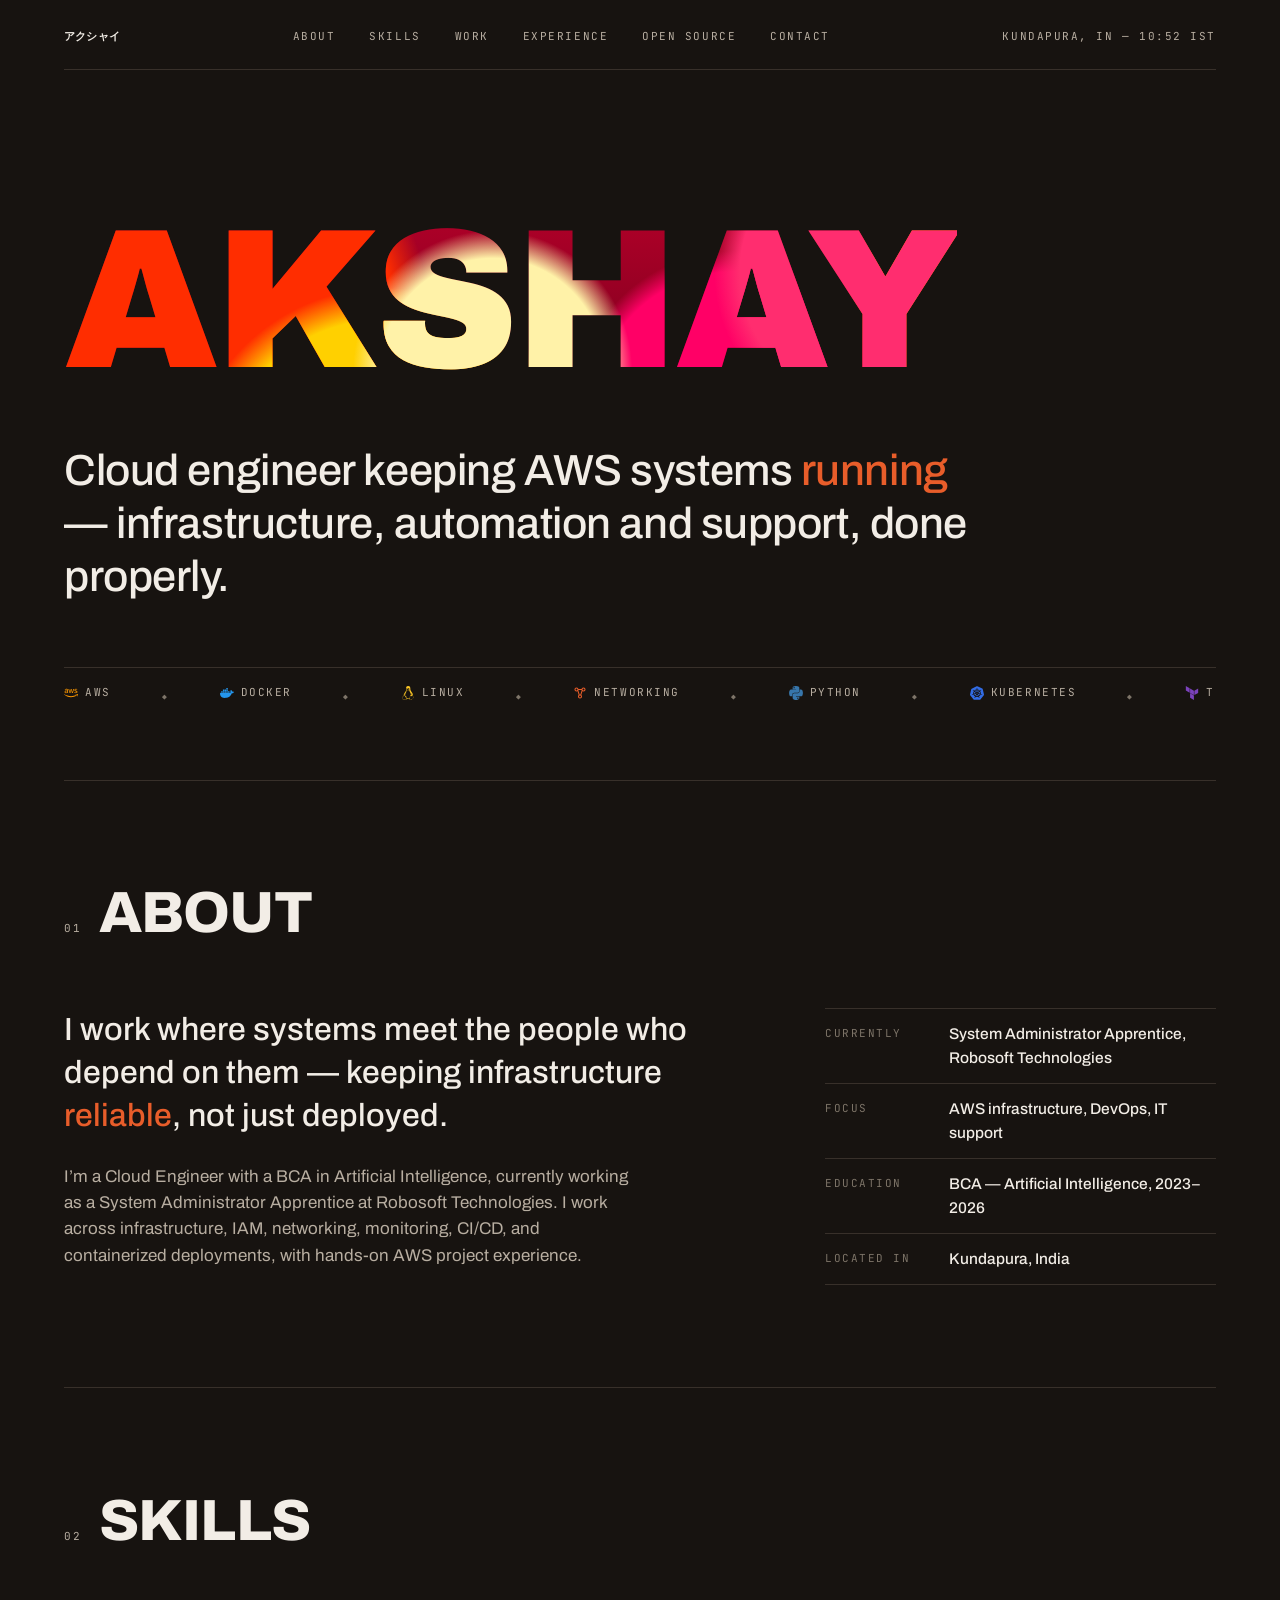
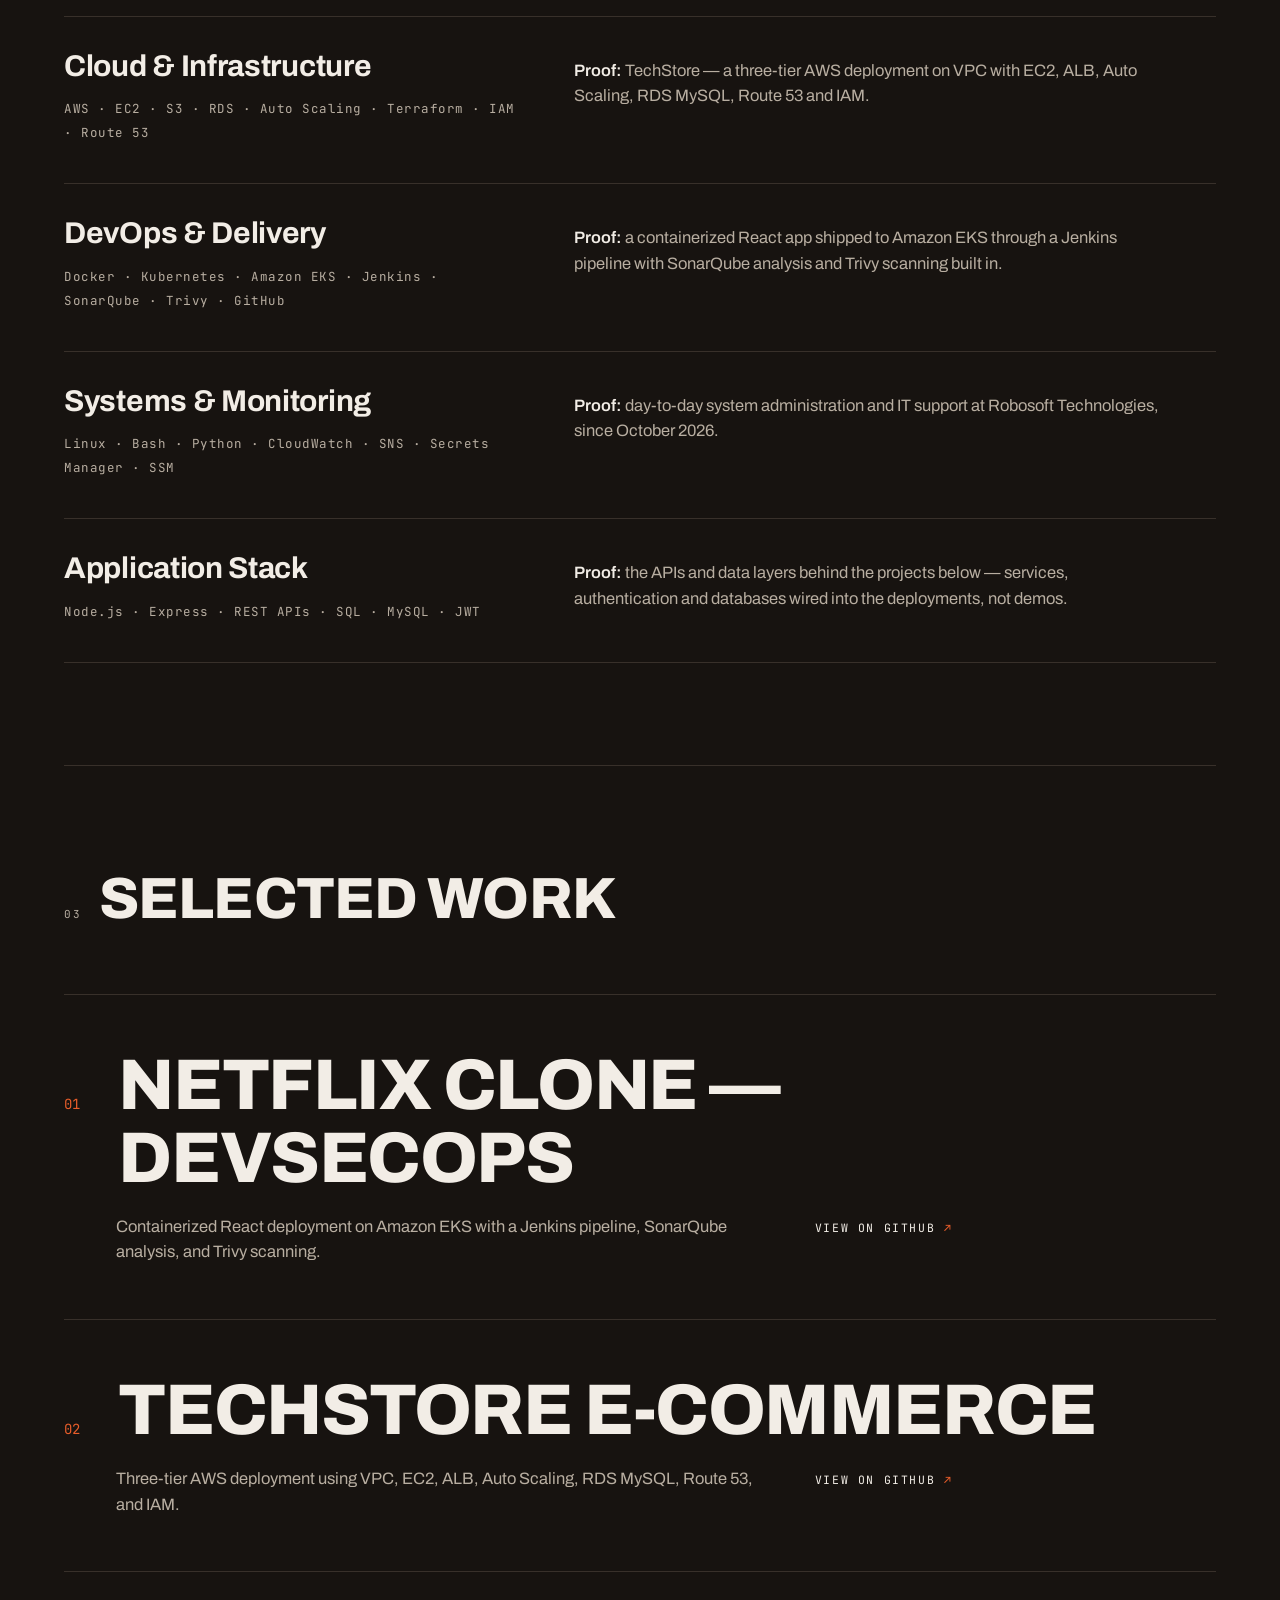
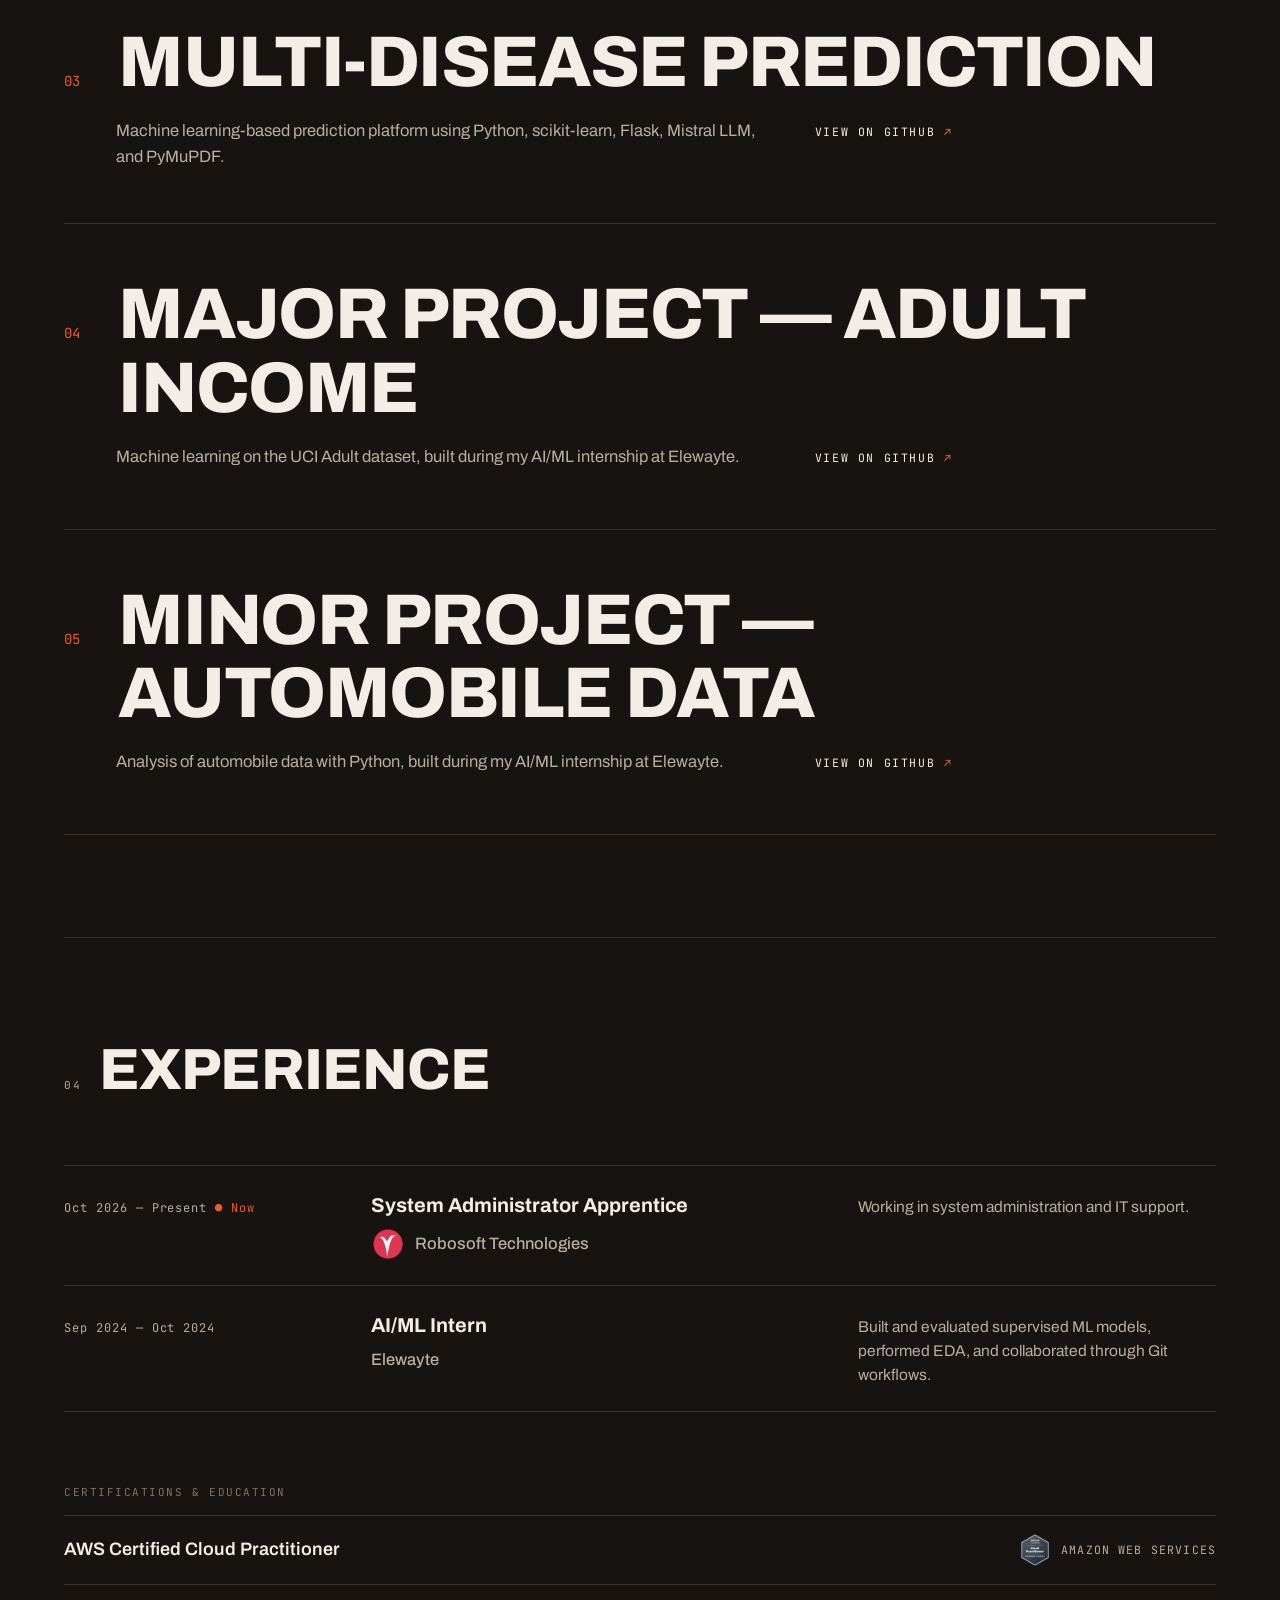
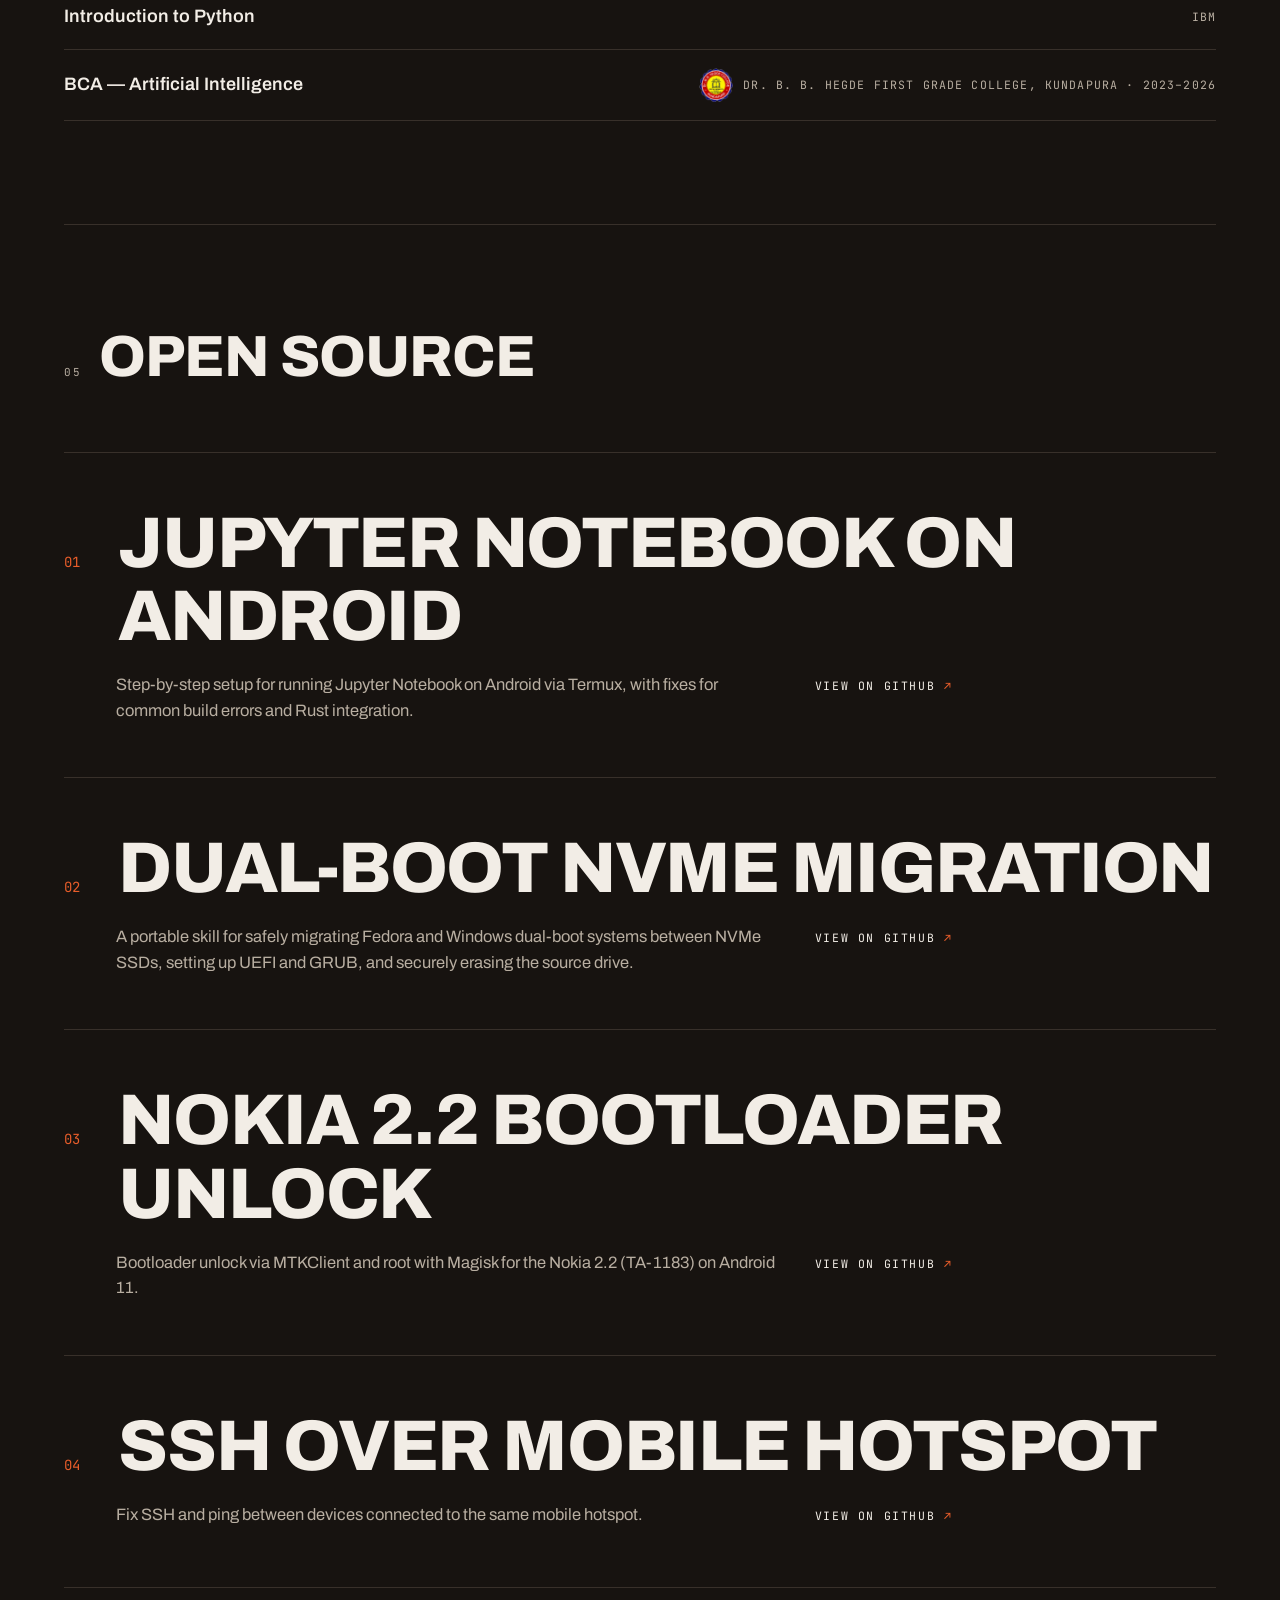
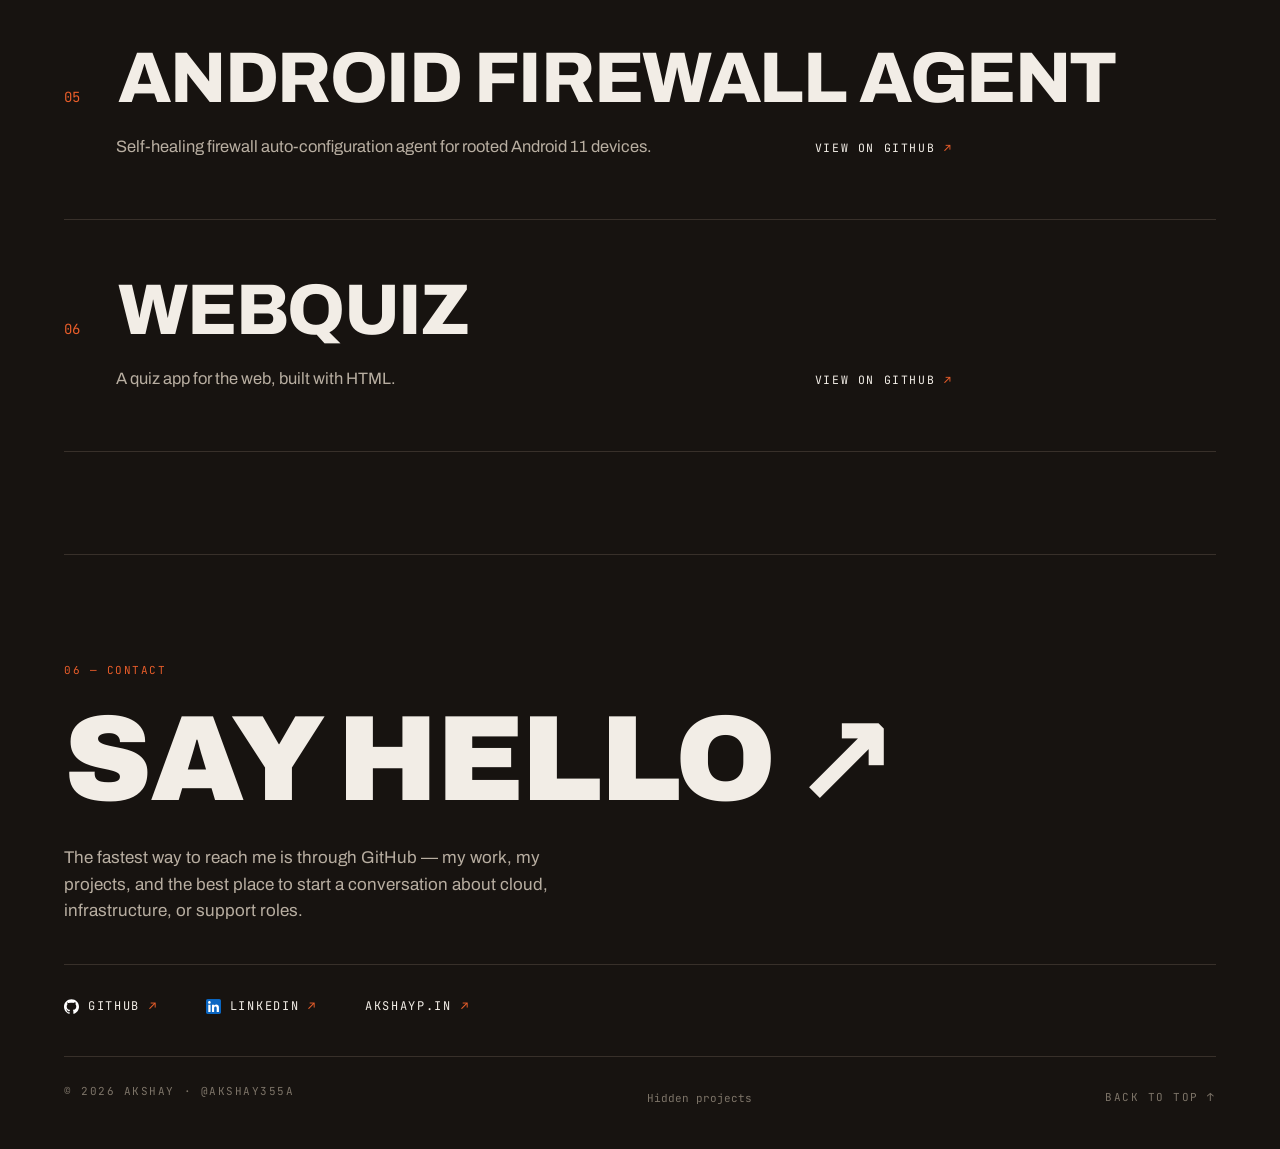
==== index.html @ db39a83d "College location: Mangaluru -> Kundapura" ====
<!doctype html>
<html lang="en">
  <head>
    <meta charset="utf-8" />
    <meta name="viewport" content="width=device-width, initial-scale=1, viewport-fit=cover" />
    <meta name="color-scheme" content="dark" />
    <link rel="icon" type="image/png" href="assets/favicon.png" />
    <title>Akshay — Cloud Engineer | AWS, DevOps &amp; IT Support</title>
    <meta name="description" content="Akshay (akshay355a) is a System Administrator Apprentice at Robosoft Technologies, working with AWS cloud, DevOps and IT support. Located in Kundapura, India." />
    <meta name="author" content="Akshay" />
    <meta name="theme-color" content="#171310" />
    <link rel="canonical" href="https://www.akshayp.in/" />
    <meta property="og:type" content="website" />
    <meta property="og:site_name" content="Akshay" />
    <meta property="og:url" content="https://www.akshayp.in/" />
    <meta property="og:title" content="Akshay — Cloud Engineer | AWS, DevOps &amp; IT Support" />
    <meta property="og:description" content="Akshay (akshay355a) is a System Administrator Apprentice at Robosoft Technologies, working with AWS cloud, DevOps and IT support. Located in Kundapura, India." />
    <meta property="og:image" content="https://www.akshayp.in/assets/favicon.png" />
    <meta name="twitter:card" content="summary" />
    <meta name="twitter:title" content="Akshay — Cloud Engineer | AWS, DevOps &amp; IT Support" />
    <meta name="twitter:description" content="Akshay (akshay355a) is a System Administrator Apprentice at Robosoft Technologies, working with AWS cloud, DevOps and IT support. Located in Kundapura, India." />
    <meta name="twitter:image" content="https://www.akshayp.in/assets/favicon.png" />
    <script type="application/ld+json">
    {
      "@context": "https://schema.org",
      "@type": "Person",
      "name": "Akshay",
      "alternateName": "akshay355a",
      "url": "https://www.akshayp.in/",
      "jobTitle": "System Administrator Apprentice",
      "worksFor": { "@type": "Organization", "name": "Robosoft Technologies" },
      "alumniOf": { "@type": "EducationalOrganization", "name": "Dr. B. B. Hegde First Grade College, Kundapura" },
      "address": { "@type": "PostalAddress", "addressLocality": "Kundapura", "addressCountry": "IN" },
      "sameAs": ["https://github.com/akshay355a", "https://linkedin.com/in/akshay355a"],
      "knowsAbout": ["Amazon Web Services", "Cloud Computing", "DevOps", "System Administration", "IT Support", "Linux"]
    }
    </script>
    <link rel="preconnect" href="https://fonts.googleapis.com" />
    <link rel="preconnect" href="https://fonts.gstatic.com" crossorigin />
    <link
      href="https://fonts.googleapis.com/css2?family=Archivo:ital,wght@0,300;0,400;0,500;0,700;0,800;0,900;1,400&family=JetBrains+Mono:wght@400;500&display=swap"
      rel="stylesheet"
    />
    <link rel="stylesheet" href="css/style.css" />
  </head>
  <body>
    <div class="wrap" id="top">

      <div class="topstrip mono">
        <span class="name">アクシャイ</span>
        <nav aria-label="Sections">
          <a href="#about">About</a>
          <a href="#skills">Skills</a>
          <a href="#work">Work</a>
          <a href="#experience">Experience</a>
          <a href="#opensource">Open Source</a>
          <a href="#contact">Contact</a>
        </nav>
        <span>Kundapura, IN — <span id="clock">--:--</span> IST</span>
      </div>

      <header class="hero">
        <svg width="0" height="0" aria-hidden="true"><defs><symbol id="i-aws" viewBox="0 0 24 24"><path d="M6.763 10.036c0 .296.032.535.088.71.064.176.144.368.256.576.04.063.056.127.056.183 0 .08-.048.16-.152.24l-.503.335a.383.383 0 0 1-.208.072c-.08 0-.16-.04-.239-.112a2.47 2.47 0 0 1-.287-.375 6.18 6.18 0 0 1-.248-.471c-.622.734-1.405 1.101-2.347 1.101-.67 0-1.205-.191-1.596-.574-.391-.384-.59-.894-.59-1.533 0-.678.239-1.23.726-1.644.487-.415 1.133-.623 1.955-.623.272 0 .551.024.846.064.296.04.6.104.918.176v-.583c0-.607-.127-1.03-.375-1.277-.255-.248-.686-.367-1.3-.367-.28 0-.568.031-.863.103-.295.072-.583.16-.862.272a2.287 2.287 0 0 1-.28.104.488.488 0 0 1-.127.023c-.112 0-.168-.08-.168-.247v-.391c0-.128.016-.224.056-.28a.597.597 0 0 1 .224-.167c.279-.144.614-.264 1.005-.36a4.84 4.84 0 0 1 1.246-.151c.95 0 1.644.216 2.091.647.439.43.662 1.085.662 1.963v2.586zm-3.24 1.214c.263 0 .534-.048.822-.144.287-.096.543-.271.758-.51.128-.152.224-.32.272-.512.047-.191.08-.423.08-.694v-.335a6.66 6.66 0 0 0-.735-.136 6.02 6.02 0 0 0-.75-.048c-.535 0-.926.104-1.19.32-.263.215-.39.518-.39.917 0 .375.095.655.295.846.191.2.47.296.838.296zm6.41.862c-.144 0-.24-.024-.304-.08-.064-.048-.12-.16-.168-.311L7.586 5.55a1.398 1.398 0 0 1-.072-.32c0-.128.064-.2.191-.2h.783c.151 0 .255.025.31.08.065.048.113.16.16.312l1.342 5.284 1.245-5.284c.04-.16.088-.264.151-.312a.549.549 0 0 1 .32-.08h.638c.152 0 .256.025.32.08.063.048.12.16.151.312l1.261 5.348 1.381-5.348c.048-.16.104-.264.16-.312a.52.52 0 0 1 .311-.08h.743c.127 0 .2.065.2.2 0 .04-.009.08-.017.128a1.137 1.137 0 0 1-.056.2l-1.923 6.17c-.048.16-.104.263-.168.311a.51.51 0 0 1-.303.08h-.687c-.151 0-.255-.024-.32-.08-.063-.056-.119-.16-.15-.32l-1.238-5.148-1.23 5.14c-.04.16-.087.264-.15.32-.065.056-.177.08-.32.08zm10.256.215c-.415 0-.83-.048-1.229-.143-.399-.096-.71-.2-.918-.32-.128-.071-.215-.151-.247-.223a.563.563 0 0 1-.048-.224v-.407c0-.167.064-.247.183-.247.048 0 .096.008.144.024.048.016.12.048.2.08.271.12.566.215.878.279.319.064.63.096.95.096.502 0 .894-.088 1.165-.264a.86.86 0 0 0 .415-.758.777.777 0 0 0-.215-.559c-.144-.151-.416-.287-.807-.415l-1.157-.36c-.583-.183-1.014-.454-1.277-.813a1.902 1.902 0 0 1-.4-1.158c0-.335.073-.63.216-.886.144-.255.335-.479.575-.654.24-.184.51-.32.83-.415.32-.096.655-.136 1.006-.136.175 0 .359.008.535.032.183.024.35.056.518.088.16.04.312.08.455.127.144.048.256.096.336.144a.69.69 0 0 1 .24.2.43.43 0 0 1 .071.263v.375c0 .168-.064.256-.184.256a.83.83 0 0 1-.303-.096 3.652 3.652 0 0 0-1.532-.311c-.455 0-.815.071-1.062.223-.248.152-.375.383-.375.71 0 .224.08.416.24.567.159.152.454.304.877.44l1.134.358c.574.184.99.44 1.237.767.247.327.367.702.367 1.117 0 .343-.072.655-.207.926-.144.272-.336.511-.583.703-.248.2-.543.343-.886.447-.36.111-.734.167-1.142.167zM21.698 16.207c-2.626 1.94-6.442 2.969-9.722 2.969-4.598 0-8.74-1.7-11.87-4.526-.247-.223-.024-.527.272-.351 3.384 1.963 7.559 3.153 11.877 3.153 2.914 0 6.114-.607 9.06-1.852.439-.2.814.287.383.607zM22.792 14.961c-.336-.43-2.22-.207-3.074-.103-.255.032-.295-.192-.063-.36 1.5-1.053 3.967-.75 4.254-.399.287.36-.08 2.826-1.485 4.007-.215.184-.423.088-.327-.151.32-.79 1.03-2.57.695-2.994z"/></symbol><symbol id="i-docker" viewBox="0 0 24 24"><path d="M13.983 11.078h2.119a.186.186 0 00.186-.185V9.006a.186.186 0 00-.186-.186h-2.119a.185.185 0 00-.185.185v1.888c0 .102.083.185.185.185m-2.954-5.43h2.118a.186.186 0 00.186-.186V3.574a.186.186 0 00-.186-.185h-2.118a.185.185 0 00-.185.185v1.888c0 .102.082.185.185.185m0 2.716h2.118a.187.187 0 00.186-.186V6.29a.186.186 0 00-.186-.185h-2.118a.185.185 0 00-.185.185v1.887c0 .102.082.185.185.186m-2.93 0h2.12a.186.186 0 00.184-.186V6.29a.185.185 0 00-.185-.185H8.1a.185.185 0 00-.185.185v1.887c0 .102.083.185.185.186m-2.964 0h2.119a.186.186 0 00.185-.186V6.29a.185.185 0 00-.185-.185H5.136a.186.186 0 00-.186.185v1.887c0 .102.084.185.186.186m5.893 2.715h2.118a.186.186 0 00.186-.185V9.006a.186.186 0 00-.186-.186h-2.118a.185.185 0 00-.185.185v1.888c0 .102.082.185.185.185m-2.93 0h2.12a.185.185 0 00.184-.185V9.006a.185.185 0 00-.184-.186h-2.12a.185.185 0 00-.184.185v1.888c0 .102.083.185.185.185m-2.964 0h2.119a.185.185 0 00.185-.185V9.006a.185.185 0 00-.184-.186h-2.12a.186.186 0 00-.186.186v1.887c0 .102.084.185.186.185m-2.92 0h2.12a.185.185 0 00.184-.185V9.006a.185.185 0 00-.184-.186h-2.12a.185.185 0 00-.184.185v1.888c0 .102.082.185.185.185M23.763 9.89c-.065-.051-.672-.51-1.954-.51-.338.001-.676.03-1.01.087-.248-1.7-1.653-2.53-1.716-2.566l-.344-.199-.226.327c-.284.438-.49.922-.612 1.43-.23.97-.09 1.882.403 2.661-.595.332-1.55.413-1.744.42H.751a.751.751 0 00-.75.748 11.376 11.376 0 00.692 4.062c.545 1.428 1.355 2.48 2.41 3.124 1.18.723 3.1 1.137 5.275 1.137.983.003 1.963-.086 2.93-.266a12.248 12.248 0 003.823-1.389c.98-.567 1.86-1.288 2.61-2.136 1.252-1.418 1.998-2.997 2.553-4.4h.221c1.372 0 2.215-.549 2.68-1.009.309-.293.55-.65.707-1.046l.098-.288Z"/></symbol><symbol id="i-linux" viewBox="0 0 24 24"><path d="M12.504 0c-.155 0-.315.008-.48.021-4.226.333-3.105 4.807-3.17 6.298-.076 1.092-.3 1.953-1.05 3.02-.885 1.051-2.127 2.75-2.716 4.521-.278.832-.41 1.684-.287 2.489a.424.424 0 00-.11.135c-.26.268-.45.6-.663.839-.199.199-.485.267-.797.4-.313.136-.658.269-.864.68-.09.189-.136.394-.132.602 0 .199.027.4.055.536.058.399.116.728.04.97-.249.68-.28 1.145-.106 1.484.174.334.535.47.94.601.81.2 1.91.135 2.774.6.926.466 1.866.67 2.616.47.526-.116.97-.464 1.208-.946.587-.003 1.23-.269 2.26-.334.699-.058 1.574.267 2.577.2.025.134.063.198.114.333l.003.003c.391.778 1.113 1.132 1.884 1.071.771-.06 1.592-.536 2.257-1.306.631-.765 1.683-1.084 2.378-1.503.348-.199.629-.469.649-.853.023-.4-.2-.811-.714-1.376v-.097l-.003-.003c-.17-.2-.25-.535-.338-.926-.085-.401-.182-.786-.492-1.046h-.003c-.059-.054-.123-.067-.188-.135a.357.357 0 00-.19-.064c.431-1.278.264-2.55-.173-3.694-.533-1.41-1.465-2.638-2.175-3.483-.796-1.005-1.576-1.957-1.56-3.368.026-2.152.236-6.133-3.544-6.139zm.529 3.405h.013c.213 0 .396.062.584.198.19.135.33.332.438.533.105.259.158.459.166.724 0-.02.006-.04.006-.06v.105a.086.086 0 01-.004-.021l-.004-.024a1.807 1.807 0 01-.15.706.953.953 0 01-.213.335.71.71 0 00-.088-.042c-.104-.045-.198-.064-.284-.133a1.312 1.312 0 00-.22-.066c.05-.06.146-.133.183-.198.053-.128.082-.264.088-.402v-.02a1.21 1.21 0 00-.061-.4c-.045-.134-.101-.2-.183-.333-.084-.066-.167-.132-.267-.132h-.016c-.093 0-.176.03-.262.132a.8.8 0 00-.205.334 1.18 1.18 0 00-.09.4v.019c.002.089.008.179.02.267-.193-.067-.438-.135-.607-.202a1.635 1.635 0 01-.018-.2v-.02a1.772 1.772 0 01.15-.768c.082-.22.232-.406.43-.533a.985.985 0 01.594-.2zm-2.962.059h.036c.142 0 .27.048.399.135.146.129.264.288.344.465.09.199.14.4.153.667v.004c.007.134.006.2-.002.266v.08c-.03.007-.056.018-.083.024-.152.055-.274.135-.393.2.012-.09.013-.18.003-.267v-.015c-.012-.133-.04-.2-.082-.333a.613.613 0 00-.166-.267.248.248 0 00-.183-.064h-.021c-.071.006-.13.04-.186.132a.552.552 0 00-.12.27.944.944 0 00-.023.33v.015c.012.135.037.2.08.334.046.134.098.2.166.268.01.009.02.018.034.024-.07.057-.117.07-.176.136a.304.304 0 01-.131.068 2.62 2.62 0 01-.275-.402 1.772 1.772 0 01-.155-.667 1.759 1.759 0 01.08-.668 1.43 1.43 0 01.283-.535c.128-.133.26-.2.418-.2zm1.37 1.706c.332 0 .733.065 1.216.399.293.2.523.269 1.052.468h.003c.255.136.405.266.478.399v-.131a.571.571 0 01.016.47c-.123.31-.516.643-1.063.842v.002c-.268.135-.501.333-.775.465-.276.135-.588.292-1.012.267a1.139 1.139 0 01-.448-.067 3.566 3.566 0 01-.322-.198c-.195-.135-.363-.332-.612-.465v-.005h-.005c-.4-.246-.616-.512-.686-.71-.07-.268-.005-.47.193-.6.224-.135.38-.271.483-.336.104-.074.143-.102.176-.131h.002v-.003c.169-.202.436-.47.839-.601.139-.036.294-.065.466-.065zm2.8 2.142c.358 1.417 1.196 3.475 1.735 4.473.286.534.855 1.659 1.102 3.024.156-.005.33.018.513.064.646-1.671-.546-3.467-1.089-3.966-.22-.2-.232-.335-.123-.335.59.534 1.365 1.572 1.646 2.757.13.535.16 1.104.021 1.67.067.028.135.06.205.067 1.032.534 1.413.938 1.23 1.537v-.043c-.06-.003-.12 0-.18 0h-.016c.151-.467-.182-.825-1.065-1.224-.915-.4-1.646-.336-1.77.465-.008.043-.013.066-.018.135-.068.023-.139.053-.209.064-.43.268-.662.669-.793 1.187-.13.533-.17 1.156-.205 1.869v.003c-.02.334-.17.838-.319 1.35-1.5 1.072-3.58 1.538-5.348.334a2.645 2.645 0 00-.402-.533 1.45 1.45 0 00-.275-.333c.182 0 .338-.03.465-.067a.615.615 0 00.314-.334c.108-.267 0-.697-.345-1.163-.345-.467-.931-.995-1.788-1.521-.63-.4-.986-.87-1.15-1.396-.165-.534-.143-1.085-.015-1.645.245-1.07.873-2.11 1.274-2.763.107-.065.037.135-.408.974-.396.751-1.14 2.497-.122 3.854a8.123 8.123 0 01.647-2.876c.564-1.278 1.743-3.504 1.836-5.268.048.036.217.135.289.202.218.133.38.333.59.465.21.201.477.335.876.335.039.003.075.006.11.006.412 0 .73-.134.997-.268.29-.134.52-.334.74-.4h.005c.467-.135.835-.402 1.044-.7zm2.185 8.958c.037.6.343 1.245.882 1.377.588.134 1.434-.333 1.791-.765l.211-.01c.315-.007.577.01.847.268l.003.003c.208.199.305.53.391.876.085.4.154.78.409 1.066.486.527.645.906.636 1.14l.003-.007v.018l-.003-.012c-.015.262-.185.396-.498.595-.63.401-1.746.712-2.457 1.57-.618.737-1.37 1.14-2.036 1.191-.664.053-1.237-.2-1.574-.898l-.005-.003c-.21-.4-.12-1.025.056-1.69.176-.668.428-1.344.463-1.897.037-.714.076-1.335.195-1.814.12-.465.308-.797.641-.984l.045-.022zm-10.814.049h.01c.053 0 .105.005.157.014.376.055.706.333 1.023.752l.91 1.664.003.003c.243.533.754 1.064 1.189 1.637.434.598.77 1.131.729 1.57v.006c-.057.744-.48 1.148-1.125 1.294-.645.135-1.52.002-2.395-.464-.968-.536-2.118-.469-2.857-.602-.369-.066-.61-.2-.723-.4-.11-.2-.113-.602.123-1.23v-.004l.002-.003c.117-.334.03-.752-.027-1.118-.055-.401-.083-.71.043-.94.16-.334.396-.4.69-.533.294-.135.64-.202.915-.47h.002v-.002c.256-.268.445-.601.668-.838.19-.201.38-.336.663-.336zm7.159-9.074c-.435.201-.945.535-1.488.535-.542 0-.97-.267-1.28-.466-.154-.134-.28-.268-.373-.335-.164-.134-.144-.333-.074-.333.109.016.129.134.199.2.096.066.215.2.36.333.292.2.68.467 1.167.467.485 0 1.053-.267 1.398-.466.195-.135.445-.334.648-.467.156-.136.149-.267.279-.267.128.016.034.134-.147.332a8.097 8.097 0 01-.69.468zm-1.082-1.583V5.64c-.006-.02.013-.042.029-.05.074-.043.18-.027.26.004.063 0 .16.067.15.135-.006.049-.085.066-.135.066-.055 0-.092-.043-.141-.068-.052-.018-.146-.008-.163-.065zm-.551 0c-.02.058-.113.049-.166.066-.047.025-.086.068-.14.068-.05 0-.13-.02-.136-.068-.01-.066.088-.133.15-.133.08-.031.184-.047.259-.005.019.009.036.03.03.05v.02h.003z"/></symbol><symbol id="i-python" viewBox="0 0 24 24"><path d="M11.858 0c-.978.005-1.913.088-2.736.234C6.7.662 6.26 1.558 6.26 3.21v2.182h5.725v.727H4.111c-1.664 0-3.121 1-3.577 2.903-.526 2.181-.549 3.542 0 5.82.407 1.694 1.379 2.902 3.043 2.902h1.969v-2.616c0-1.89 1.635-3.557 3.576-3.557h5.72c1.591 0 2.862-1.31 2.862-2.91v-5.45c0-1.553-1.309-2.718-2.863-2.977A18 18 0 0 0 11.858 0M8.762 1.755c.591 0 1.074.491 1.074 1.095 0 .601-.483 1.087-1.074 1.087A1.08 1.08 0 0 1 7.688 2.85c0-.604.48-1.095 1.074-1.095m9.656 4.364v2.543c0 1.971-1.671 3.63-3.577 3.63H9.122c-1.566 0-2.862 1.34-2.862 2.91v5.452c0 1.551 1.349 2.464 2.862 2.91 1.813.532 3.55.628 5.72 0 1.44-.418 2.862-1.258 2.862-2.91V18.47h-5.719v-.727h8.582c1.664 0 2.284-1.16 2.862-2.903.598-1.793.573-3.518 0-5.819-.41-1.656-1.196-2.903-2.862-2.903zm-3.216 13.807a1.08 1.08 0 0 1 1.074 1.088c0 .604-.48 1.094-1.074 1.094-.592 0-1.075-.49-1.075-1.094 0-.601.483-1.088 1.075-1.088"/></symbol><symbol id="i-k8s" viewBox="0 0 24 24"><path d="M10.204 14.35l.007.01-.999 2.413a5.171 5.171 0 0 1-2.075-2.597l2.578-.437.004.005a.44.44 0 0 1 .484.606zm-.833-2.129a.44.44 0 0 0 .173-.756l.002-.011L7.585 9.7a5.143 5.143 0 0 0-.73 3.255l2.514-.725.002-.009zm1.145-1.98a.44.44 0 0 0 .699-.337l.01-.005.15-2.62a5.144 5.144 0 0 0-3.01 1.442l2.147 1.523.004-.002zm.76 2.75l.723.349.722-.347.18-.78-.5-.623h-.804l-.5.623.179.779zm1.5-3.095a.44.44 0 0 0 .7.336l.008.003 2.134-1.513a5.188 5.188 0 0 0-2.992-1.442l.148 2.615.002.001zm10.876 5.97l-5.773 7.181a1.6 1.6 0 0 1-1.248.594l-9.261.003a1.6 1.6 0 0 1-1.247-.596l-5.776-7.18a1.583 1.583 0 0 1-.307-1.34L2.1 5.573c.108-.47.425-.864.863-1.073L11.305.513a1.606 1.606 0 0 1 1.385 0l8.345 3.985c.438.209.755.604.863 1.073l2.062 8.955c.108.47-.005.963-.308 1.34zm-3.289-2.057c-.042-.01-.103-.026-.145-.034-.174-.033-.315-.025-.479-.038-.35-.037-.638-.067-.895-.148-.105-.04-.18-.165-.216-.216l-.201-.059a6.45 6.45 0 0 0-.105-2.332 6.465 6.465 0 0 0-.936-2.163c.052-.047.15-.133.177-.159.008-.09.001-.183.094-.282.197-.185.444-.338.743-.522.142-.084.273-.137.415-.242.032-.024.076-.062.11-.089.24-.191.295-.52.123-.736-.172-.216-.506-.236-.745-.045-.034.027-.08.062-.111.088-.134.116-.217.23-.33.35-.246.25-.45.458-.673.609-.097.056-.239.037-.303.033l-.19.135a6.545 6.545 0 0 0-4.146-2.003l-.012-.223c-.065-.062-.143-.115-.163-.25-.022-.268.015-.557.057-.905.023-.163.061-.298.068-.475.001-.04-.001-.099-.001-.142 0-.306-.224-.555-.5-.555-.275 0-.499.249-.499.555l.001.014c0 .041-.002.092 0 .128.006.177.044.312.067.475.042.348.078.637.056.906a.545.545 0 0 1-.162.258l-.012.211a6.424 6.424 0 0 0-4.166 2.003 8.373 8.373 0 0 1-.18-.128c-.09.012-.18.04-.297-.029-.223-.15-.427-.358-.673-.608-.113-.12-.195-.234-.329-.349-.03-.026-.077-.062-.111-.088a.594.594 0 0 0-.348-.132.481.481 0 0 0-.398.176c-.172.216-.117.546.123.737l.007.005.104.083c.142.105.272.159.414.242.299.185.546.338.743.522.076.082.09.226.1.288l.16.143a6.462 6.462 0 0 0-1.02 4.506l-.208.06c-.055.072-.133.184-.215.217-.257.081-.546.11-.895.147-.164.014-.305.006-.48.039-.037.007-.09.02-.133.03l-.004.002-.007.002c-.295.071-.484.342-.423.608.061.267.349.429.645.365l.007-.001.01-.003.129-.029c.17-.046.294-.113.448-.172.33-.118.604-.217.87-.256.112-.009.23.069.288.101l.217-.037a6.5 6.5 0 0 0 2.88 3.596l-.09.218c.033.084.069.199.044.282-.097.252-.263.517-.452.813-.091.136-.185.242-.268.399-.02.037-.045.095-.064.134-.128.275-.034.591.213.71.248.12.556-.007.69-.282v-.002c.02-.039.046-.09.062-.127.07-.162.094-.301.144-.458.132-.332.205-.68.387-.897.05-.06.13-.082.215-.105l.113-.205a6.453 6.453 0 0 0 4.609.012l.106.192c.086.028.18.042.256.155.136.232.229.507.342.84.05.156.074.295.145.457.016.037.043.09.062.129.133.276.442.402.69.282.247-.118.341-.435.213-.71-.02-.039-.045-.096-.065-.134-.083-.156-.177-.261-.268-.398-.19-.296-.346-.541-.443-.793-.04-.13.007-.21.038-.294-.018-.022-.059-.144-.083-.202a6.499 6.499 0 0 0 2.88-3.622c.064.01.176.03.213.038.075-.05.144-.114.28-.104.266.039.54.138.87.256.154.06.277.128.448.173.036.01.088.019.13.028l.009.003.007.001c.297.064.584-.098.645-.365.06-.266-.128-.537-.423-.608zM16.4 9.701l-1.95 1.746v.005a.44.44 0 0 0 .173.757l.003.01 2.526.728a5.199 5.199 0 0 0-.108-1.674A5.208 5.208 0 0 0 16.4 9.7zm-4.013 5.325a.437.437 0 0 0-.404-.232.44.44 0 0 0-.372.233h-.002l-1.268 2.292a5.164 5.164 0 0 0 3.326.003l-1.27-2.296h-.01zm1.888-1.293a.44.44 0 0 0-.27.036.44.44 0 0 0-.214.572l-.003.004 1.01 2.438a5.15 5.15 0 0 0 2.081-2.615l-2.6-.44-.004.005z"/></symbol><symbol id="i-terraform" viewBox="0 0 24 24"><path d="M1.44 0v7.575l6.561 3.79V3.787zm21.12 4.227l-6.561 3.791v7.574l6.56-3.787zM8.72 4.23v7.575l6.561 3.787V8.018zm0 8.405v7.575L15.28 24v-7.578z"/></symbol><symbol id="i-jenkins" viewBox="0 0 24 24"><path d="M2.872 24h-.975a3.866 3.866 0 01-.07-.197c-.215-.666-.594-1.49-.692-2.154-.146-.984.78-1.039 1.374-1.465.915-.66 1.635-1.025 2.627-1.62.295-.179 1.182-.624 1.281-.829.201-.408-.345-.982-.49-1.3-.225-.507-.345-.937-.376-1.435-.824-.13-1.455-.627-1.844-1.185-.63-.925-1.066-2.635-.525-3.936.045-.103.254-.305.285-.463.06-.308-.105-.72-.12-1.048-.06-1.692.284-3.15 1.425-3.66.463-1.84 2.113-2.453 3.673-3.367.58-.342 1.224-.562 1.89-.807 2.372-.877 6.027-.712 7.994.783.836.633 2.176 1.97 2.656 2.939 1.262 2.555 1.17 6.825.287 9.934-.12.421-.29 1.032-.533 1.533-.168.35-.689 1.05-.625 1.36.064.314 1.19 1.17 1.432 1.395.434.422 1.26.975 1.324 1.5.07.557-.248 1.336-.41 1.875-.217.721-.436 1.441-.654 2.131H2.87zm11.104-3.54c-.545-.3-1.361-.622-2.065-.757-.87-.164-.78 1.188-.75 1.994.03.643.36 1.316.51 1.744.076.197.09.41.256.449.3.068 1.29-.326 1.575-.479.6-.328 1.064-.844 1.574-1.189.016-.17.016-.34.03-.508a2.648 2.648 0 00-1.095-.277c.314-.15.75-.15 1.035-.332l.016-.193c-.496-.03-.69-.254-1.021-.436zm7.454 2.935a17.78 17.78 0 00.465-1.752c.06-.287.215-.918.178-1.176-.059-.459-.684-.799-1.004-1.086-.584-.525-.95-.975-1.56-1.469-.249.375-.78.615-.983.914 1.447-.689 1.71 2.625 1.141 3.69.09.329.391.45.514.735l-.086.166h1.29c.013 0 .03 0 .044.014zm-6.634-.012c-.05-.074-.1-.135-.15-.209l-.301.195h.45zm2.77 0c.008-.209.018-.404.03-.598-.53.029-.825-.48-1.196-.527-.324-.045-.6.361-1.02.195-.095.105-.183.227-.284.316.154.18.295.375.424.584h.815c.014-.164.135-.285.3-.285.165 0 .284.121.284.27h.66zm2.116 0c-.314-.479-.947-.898-1.68-.555l-.03.541h1.71zm-8.51 0l-.104-.344c-.225-.72-.36-1.26-.405-1.68-.914-.436-1.875-.87-2.654-1.426-.15-.105-1.109-1.35-1.23-1.305-1.739.676-3.359 1.86-4.814 2.984.256.557.48 1.141.69 1.74h8.505zm8.265-2.113c-.029-.512-.164-1.56-.48-1.74-.66-.39-1.846.78-2.34.943.045.15.135.271.15.48.285-.074.645-.029.898.092-.299.03-.629.03-.824.164-.074.195.016.48-.029.764.69.197 1.5.303 2.385.332.164-.227.225-.645.211-1.082zm-4.08-.36c-.044.375.046.51.12.943 1.26.391 1.034-1.74-.135-.959zM8.76 19.5c-.45.457 1.27 1.082 1.814 1.115 0-.29.165-.564.135-.77-.65-.118-1.502-.042-1.945-.347zm5.565.215c0 .043-.061.03-.068.064.58.451 1.014.545 1.802.51.354-.262.67-.563 1.043-.807-.855.074-1.931.607-2.774.23zm3.42-17.726c-1.606-.906-4.35-1.591-6.076-.731-1.38.692-3.27 1.84-3.899 3.292.6 1.402-.166 2.686-.226 4.109-.018.757.36 1.42.391 2.242-.2.338-.825.38-1.26.356-.146-.729-.4-1.549-1.155-1.63-1.064-.116-1.845.764-1.89 1.683-.06 1.08.833 2.864 2.085 2.745.488-.046.608-.54 1.139-.54.285.57-.445.75-.523 1.154-.016.105.06.511.104.705.233.944.744 2.16 1.245 2.88.635.9 1.884 1.051 3.229 1.141.24-.525 1.125-.48 1.706-.346-.691-.27-1.336-.945-1.875-1.529-.615-.676-1.23-1.41-1.261-2.28 1.155 1.604 2.1 3 4.2 3.704 1.59.525 3.45-.254 4.664-1.109.51-.359.811-.93 1.17-1.439 1.35-1.936 1.98-4.71 1.846-7.394-.06-1.111-.06-2.221-.436-2.955-.389-.781-1.695-1.471-2.475-.781-.15-.764.63-1.23 1.545-.96-.66-.854-1.336-1.858-2.266-2.384zM13.58 14.896c.615 1.544 2.724 1.363 4.505 1.323-.084.194-.256.435-.465.515-.57.232-2.145.408-2.937-.012-.506-.27-.824-.873-1.102-1.227-.137-.172-.795-.608-.012-.609zm.164-.87c.893.464 2.52.517 3.731.48.066.267.066.593.068.913-1.55.08-3.386-.304-3.794-1.395h-.005zm6.675-.586c-.473.9-1.145 1.897-2.539 1.928-.023-.284-.045-.735 0-.904 1.064-.103 1.727-.646 2.543-1.017zm-.649-.667c-1.02.66-2.154 1.375-3.824 1.21-.351-.31-.485-1-.14-1.458.181.313.06.885.57.97.944.165 2.038-.579 2.73-.84.42-.713-.046-.976-.42-1.433-.782-.93-1.83-2.1-1.802-3.51.314-.224.346.346.391.45.404.96 1.424 2.175 2.174 3 .18.21.48.39.51.524.092.39-.254.854-.209 1.11zm-13.439-.675c-.314-.184-.393-.99-.768-1.01-.535-.03-.438 1.05-.436 1.68-.37-.33-.435-1.365-.164-1.89-.308-.15-.445.164-.618.284.22-1.59 2.34-.734 1.99.96zM4.713 5.995c-.685.756-.54 2.174-.459 3.188 1.244-.785 2.898.06 2.883 1.394.595-.016.223-.744.115-1.215-.353-1.528.592-3.187.041-4.59-1.064.084-1.939.52-2.578 1.215zm9.12 1.113c.307.562.404 1.148.84 1.57.195.19.574.424.387.95-.045.121-.365.391-.551.45-.674.195-2.254.03-1.721-.81.563.015 1.314.36 1.732-.045-.314-.524-.885-1.53-.674-2.13zm6.198-.013h.068c.33.668.6 1.375 1.004 1.965-.27.628-2.053 1.19-2.023.057.39-.17 1.05-.035 1.395-.25-.193-.556-.48-1.006-.434-1.771zm-6.927-1.617c-1.422-.33-2.131.592-2.56 1.553-.384-.094-.231-.615-.135-.883.255-.701 1.28-1.633 2.119-1.506.359.057.848.386.576.834zM9.642 1.593c-1.56.44-3.56 1.574-4.2 2.974.495-.07.84-.321 1.33-.351.186-.016.428.074.641.015.424-.104.78-1.065 1.102-1.41.31-.345.685-.496.94-.81.167-.09.409-.074.42-.33-.073-.075-.15-.135-.232-.105v.017z"/></symbol><symbol id="i-github" viewBox="0 0 24 24"><path d="M12 .297c-6.63 0-12 5.373-12 12 0 5.303 3.438 9.8 8.205 11.385.6.113.82-.258.82-.577 0-.285-.01-1.04-.015-2.04-3.338.724-4.042-1.61-4.042-1.61C4.422 18.07 3.633 17.7 3.633 17.7c-1.087-.744.084-.729.084-.729 1.205.084 1.838 1.236 1.838 1.236 1.07 1.835 2.809 1.305 3.495.998.108-.776.417-1.305.76-1.605-2.665-.3-5.466-1.332-5.466-5.93 0-1.31.465-2.38 1.235-3.22-.135-.303-.54-1.523.105-3.176 0 0 1.005-.322 3.3 1.23.96-.267 1.98-.399 3-.405 1.02.006 2.04.138 3 .405 2.28-1.552 3.285-1.23 3.285-1.23.645 1.653.24 2.873.12 3.176.765.84 1.23 1.91 1.23 3.22 0 4.61-2.805 5.625-5.475 5.92.42.36.81 1.096.81 2.22 0 1.606-.015 2.896-.015 3.286 0 .315.21.69.825.57C20.565 22.092 24 17.592 24 12.297c0-6.627-5.373-12-12-12"/></symbol><symbol id="i-bash" viewBox="0 0 24 24"><path d="M21.038,4.9l-7.577-4.498C13.009,0.134,12.505,0,12,0c-0.505,0-1.009,0.134-1.462,0.403L2.961,4.9 C2.057,5.437,1.5,6.429,1.5,7.503v8.995c0,1.073,0.557,2.066,1.462,2.603l7.577,4.497C10.991,23.866,11.495,24,12,24 c0.505,0,1.009-0.134,1.461-0.402l7.577-4.497c0.904-0.537,1.462-1.529,1.462-2.603V7.503C22.5,6.429,21.943,5.437,21.038,4.9z M15.17,18.946l0.013,0.646c0.001,0.078-0.05,0.167-0.111,0.198l-0.383,0.22c-0.061,0.031-0.111-0.007-0.112-0.085L14.57,19.29 c-0.328,0.136-0.66,0.169-0.872,0.084c-0.04-0.016-0.057-0.075-0.041-0.142l0.139-0.584c0.011-0.046,0.036-0.092,0.069-0.121 c0.012-0.011,0.024-0.02,0.036-0.026c0.022-0.011,0.043-0.014,0.062-0.006c0.229,0.077,0.521,0.041,0.802-0.101 c0.357-0.181,0.596-0.545,0.592-0.907c-0.003-0.328-0.181-0.465-0.613-0.468c-0.55,0.001-1.064-0.107-1.072-0.917 c-0.007-0.667,0.34-1.361,0.889-1.8l-0.007-0.652c-0.001-0.08,0.048-0.168,0.111-0.2l0.37-0.236 c0.061-0.031,0.111,0.007,0.112,0.087l0.006,0.653c0.273-0.109,0.511-0.138,0.726-0.088c0.047,0.012,0.067,0.076,0.048,0.151 l-0.144,0.578c-0.011,0.044-0.036,0.088-0.065,0.116c-0.012,0.012-0.025,0.021-0.038,0.028c-0.019,0.01-0.038,0.013-0.057,0.009 c-0.098-0.022-0.332-0.073-0.699,0.113c-0.385,0.195-0.52,0.53-0.517,0.778c0.003,0.297,0.155,0.387,0.681,0.396 c0.7,0.012,1.003,0.318,1.01,1.023C16.105,17.747,15.736,18.491,15.17,18.946z M19.143,17.859c0,0.06-0.008,0.116-0.058,0.145 l-1.916,1.164c-0.05,0.029-0.09,0.004-0.09-0.056v-0.494c0-0.06,0.037-0.093,0.087-0.122l1.887-1.129 c0.05-0.029,0.09-0.004,0.09,0.056V17.859z M20.459,6.797l-7.168,4.427c-0.894,0.523-1.553,1.109-1.553,2.187v8.833 c0,0.645,0.26,1.063,0.66,1.184c-0.131,0.023-0.264,0.039-0.398,0.039c-0.42,0-0.833-0.114-1.197-0.33L3.226,18.64 c-0.741-0.44-1.201-1.261-1.201-2.142V7.503c0-0.881,0.46-1.702,1.201-2.142l7.577-4.498c0.363-0.216,0.777-0.33,1.197-0.33 c0.419,0,0.833,0.114,1.197,0.33l7.577,4.498c0.624,0.371,1.046,1.013,1.164,1.732C21.686,6.557,21.12,6.411,20.459,6.797z"/></symbol><symbol id="i-mysql" viewBox="0 0 24 24"><path d="M16.405 5.501c-.115 0-.193.014-.274.033v.013h.014c.054.104.146.18.214.273.054.107.1.214.154.32l.014-.015c.094-.066.14-.172.14-.333-.04-.047-.046-.094-.08-.14-.04-.067-.126-.1-.18-.153zM5.77 18.695h-.927a50.854 50.854 0 00-.27-4.41h-.008l-1.41 4.41H2.45l-1.4-4.41h-.01a72.892 72.892 0 00-.195 4.41H0c.055-1.966.192-3.81.41-5.53h1.15l1.335 4.064h.008l1.347-4.064h1.095c.242 2.015.384 3.86.428 5.53zm4.017-4.08c-.378 2.045-.876 3.533-1.492 4.46-.482.716-1.01 1.073-1.583 1.073-.153 0-.34-.046-.566-.138v-.494c.11.017.24.026.386.026.268 0 .483-.075.647-.222.197-.18.295-.382.295-.605 0-.155-.077-.47-.23-.944L6.23 14.615h.91l.727 2.36c.164.536.233.91.205 1.123.4-1.064.678-2.227.835-3.483zm12.325 4.08h-2.63v-5.53h.885v4.85h1.745zm-3.32.135l-1.016-.5c.09-.076.177-.158.255-.25.433-.506.648-1.258.648-2.253 0-1.83-.718-2.746-2.155-2.746-.704 0-1.254.232-1.65.697-.43.508-.646 1.256-.646 2.245 0 .972.19 1.686.574 2.14.35.41.877.615 1.583.615.264 0 .506-.033.725-.098l1.325.772.36-.622zM15.5 17.588c-.225-.36-.337-.94-.337-1.736 0-1.393.424-2.09 1.27-2.09.443 0 .77.167.977.5.224.362.336.936.336 1.723 0 1.404-.424 2.108-1.27 2.108-.445 0-.77-.167-.978-.5zm-1.658-.425c0 .47-.172.856-.516 1.156-.344.3-.803.45-1.384.45-.543 0-1.064-.172-1.573-.515l.237-.476c.438.22.833.328 1.19.328.332 0 .593-.073.783-.22a.754.754 0 00.3-.615c0-.33-.23-.61-.648-.845-.388-.213-1.163-.657-1.163-.657-.422-.307-.632-.636-.632-1.177 0-.45.157-.81.47-1.085.315-.278.72-.415 1.22-.415.512 0 .98.136 1.4.41l-.213.476a2.726 2.726 0 00-1.064-.23c-.283 0-.502.068-.654.206a.685.685 0 00-.248.524c0 .328.234.61.666.85.393.215 1.187.67 1.187.67.433.305.648.63.648 1.168zm9.382-5.852c-.535-.014-.95.04-1.297.188-.1.04-.26.04-.274.167.055.053.063.14.11.214.08.134.218.313.346.407.14.11.28.216.427.31.26.16.555.255.81.416.145.094.293.213.44.313.073.05.12.14.214.172v-.02c-.046-.06-.06-.147-.105-.214-.067-.067-.134-.127-.2-.193a3.223 3.223 0 00-.695-.675c-.214-.146-.682-.35-.77-.595l-.013-.014c.146-.013.32-.066.46-.106.227-.06.435-.047.67-.106.106-.027.213-.06.32-.094v-.06c-.12-.12-.21-.283-.334-.395a8.867 8.867 0 00-1.104-.823c-.21-.134-.476-.22-.697-.334-.08-.04-.214-.06-.26-.127-.12-.146-.19-.34-.275-.514a17.69 17.69 0 01-.547-1.163c-.12-.262-.193-.523-.34-.763-.69-1.137-1.437-1.826-2.586-2.5-.247-.14-.543-.2-.856-.274-.167-.008-.334-.02-.5-.027-.11-.047-.216-.174-.31-.235-.38-.24-1.364-.76-1.644-.072-.18.434.267.862.422 1.082.115.153.26.328.34.5.047.116.06.235.107.356.106.294.207.622.347.897.073.14.153.287.247.413.054.073.146.107.167.227-.094.136-.1.334-.154.5-.24.757-.146 1.693.194 2.25.107.166.362.534.703.393.3-.12.234-.5.32-.835.02-.08.007-.133.048-.187v.015c.094.188.188.367.274.555.206.328.566.668.867.895.16.12.287.328.487.402v-.02h-.015c-.043-.058-.1-.086-.154-.133a3.445 3.445 0 01-.35-.4 8.76 8.76 0 01-.747-1.218c-.11-.21-.202-.436-.29-.643-.04-.08-.04-.2-.107-.24-.1.146-.247.273-.32.453-.127.288-.14.642-.188 1.01-.027.007-.014 0-.027.014-.214-.052-.287-.274-.367-.46-.2-.475-.233-1.238-.06-1.785.047-.14.247-.582.167-.716-.042-.127-.174-.2-.247-.303a2.478 2.478 0 01-.24-.427c-.16-.374-.24-.788-.414-1.162-.08-.173-.22-.354-.334-.513-.127-.18-.267-.307-.368-.52-.033-.073-.08-.194-.027-.274.014-.054.042-.075.094-.09.088-.072.335.022.422.062.247.1.455.194.662.334.094.066.195.193.315.226h.14c.214.047.455.014.655.073.355.114.675.28.962.46a5.953 5.953 0 012.085 2.286c.08.154.115.295.188.455.14.33.313.663.455.982.14.315.275.636.476.897.1.14.502.213.682.286.133.06.34.115.46.188.23.14.454.3.67.454.11.076.443.243.463.378z"/></symbol><symbol id="i-ec2" viewBox="0 0 24 24"><path d="M6.429 17.571h10.714V6.857H6.429v10.714ZM18 6.857h1.714v.857H18V9.43h1.714v.857H18v1.285h1.714v.858H18v1.714h1.714V15H18v1.714h1.714v.857H18v.059a.8.8 0 0 1-.799.799h-.058v1.714h-.857v-1.714H14.57v1.714h-.857v-1.714H12.43v1.714h-.858v-1.714H9.857v1.714H9v-1.714H7.286v1.714h-.857v-1.714H6.37a.8.8 0 0 1-.799-.8v-.058H4.286v-.857H5.57V15H4.286v-.857H5.57v-1.714H4.286v-.858H5.57v-1.285H4.286v-.857H5.57V7.714H4.286v-.857H5.57V6.8a.8.8 0 0 1 .8-.799h.058V4.286h.857V6H9V4.286h.857V6h1.714V4.286h.858V6h1.285V4.286h.857V6h1.715V4.286h.857V6h.058a.8.8 0 0 1 .799.799v.058ZM12.429 23.09a.054.054 0 0 1-.054.053H.91a.053.053 0 0 1-.053-.053V11.625c0-.03.024-.054.053-.054h2.52v-.857H.91a.911.911 0 0 0-.91.91V23.09c0 .502.408.91.91.91h11.465a.91.91 0 0 0 .91-.91V21h-.856ZM24 .91v11.465a.91.91 0 0 1-.91.91h-2.52v-.856h2.519a.054.054 0 0 0 .053-.054V.91a.053.053 0 0 0-.053-.053H11.625a.053.053 0 0 0-.054.053v2.52h-.857V.91c0-.502.409-.91.91-.91H23.09a.91.91 0 0 1 .91.91Z"/></symbol><symbol id="i-s3" viewBox="0 0 24 24"><path d="M20.913 13.147l.12-.895c.947.576 1.258.922 1.354 1.071-.16.031-.562.046-1.474-.176zm-2.174 7.988a.547.547 0 0 0-.005.073c0 .084-.207.405-1.124.768a10.28 10.28 0 0 1-1.438.432c-1.405.325-3.128.504-4.853.504-4.612 0-7.412-1.184-7.412-1.704a.547.547 0 0 0-.005-.073L1.81 5.602c.135.078.28.154.432.227.042.02.086.038.128.057.134.062.272.122.417.18l.179.069c.154.058.314.114.478.168.043.013.084.029.13.043.207.065.423.127.646.187l.176.044c.175.044.353.087.534.127a23.414 23.414 0 0 0 .843.17l.121.023c.252.045.508.085.768.122.071.011.144.02.216.03.2.027.4.053.604.077l.24.027c.245.026.49.05.74.07l.081.009c.275.022.552.04.83.056l.233.012c.21.01.422.018.633.025a33.088 33.088 0 0 0 2.795-.026l.232-.011c.278-.016.555-.034.83-.056l.08-.008c.25-.02.497-.045.742-.072l.238-.026c.205-.024.408-.05.609-.077.07-.01.141-.019.211-.03.261-.037.519-.078.772-.122l.111-.02c.215-.04.427-.082.634-.125l.212-.047c.186-.041.368-.085.546-.13l.166-.042c.225-.06.444-.122.654-.189.04-.012.077-.026.115-.038a10.6 10.6 0 0 0 .493-.173c.058-.021.114-.044.17-.066.15-.06.293-.12.43-.185.038-.017.079-.034.116-.052.153-.073.3-.15.436-.228l-.976 7.245c-2.488-.78-5.805-2.292-7.311-3a1.09 1.09 0 0 0-1.088-1.085c-.6 0-1.088.489-1.088 1.088 0 .6.488 1.089 1.088 1.089.196 0 .378-.056.537-.148 1.72.812 5.144 2.367 7.715 3.15zm-7.42-20.047c5.677 0 9.676 1.759 9.75 2.736l-.014.113c-.01.033-.031.067-.048.101-.015.028-.026.057-.047.087-.024.033-.058.068-.09.102-.028.03-.051.06-.084.09-.038.035-.087.07-.133.105-.04.03-.074.06-.119.091-.053.036-.116.071-.177.107-.05.03-.095.06-.15.09-.068.036-.147.073-.222.11-.059.028-.114.057-.177.085-.084.038-.177.074-.268.111-.068.027-.13.054-.203.082-.097.036-.205.072-.31.107-.075.026-.148.053-.228.079-.111.035-.233.069-.35.103-.085.024-.165.05-.253.073-.124.034-.258.065-.389.098-.093.022-.181.046-.278.068-.139.032-.287.061-.433.091-.098.02-.191.041-.293.06-.155.03-.32.057-.482.084-.1.018-.198.036-.302.052-.166.026-.342.048-.515.072-.11.014-.213.03-.325.044-.181.023-.372.041-.56.06-.11.012-.218.025-.332.036-.188.016-.386.029-.58.043-.122.009-.24.02-.364.028-.207.012-.422.02-.635.028-.12.005-.234.012-.354.016a35.605 35.605 0 0 1-2.069 0c-.12-.004-.234-.011-.352-.016-.214-.008-.43-.016-.637-.028-.122-.008-.238-.02-.36-.027-.195-.015-.394-.028-.584-.044-.11-.01-.215-.024-.324-.035-.19-.02-.384-.038-.568-.06l-.315-.044c-.176-.024-.355-.046-.525-.073-.1-.015-.192-.033-.29-.05-.167-.028-.335-.055-.494-.086-.096-.018-.183-.038-.276-.056-.151-.032-.305-.062-.45-.095-.09-.02-.173-.043-.26-.064-.138-.034-.277-.067-.407-.102-.082-.022-.157-.046-.235-.069a11.75 11.75 0 0 1-.368-.108c-.075-.024-.141-.049-.213-.073-.11-.037-.223-.075-.325-.113-.067-.025-.125-.051-.188-.077-.096-.038-.195-.076-.282-.115-.06-.027-.11-.054-.166-.08-.08-.039-.162-.077-.233-.116-.052-.028-.094-.055-.142-.084-.063-.038-.13-.075-.185-.113-.043-.029-.075-.058-.113-.086-.048-.037-.098-.073-.139-.11-.032-.029-.054-.057-.08-.087-.033-.035-.069-.07-.093-.104-.02-.03-.031-.058-.046-.086-.018-.035-.039-.068-.049-.102l-.015-.113c.076-.977 4.074-2.736 9.748-2.736zm12.182 12.124c-.118-.628-.84-1.291-2.31-2.128l.963-7.16a.531.531 0 0 0 .005-.073C22.16 1.581 16.447 0 11.32 0 6.194 0 .482 1.581.482 3.851a.58.58 0 0 0 .005.072L2.819 21.25c.071 2.002 5.236 2.75 8.5 2.75 1.805 0 3.615-.188 5.098-.531.598-.138 1.133-.3 1.592-.48 1.18-.467 1.789-1.053 1.813-1.739l.945-7.018c.557.131 1.016.197 1.389.197.54 0 .902-.137 1.134-.413a.956.956 0 0 0 .21-.804Z"/></symbol><symbol id="i-net" viewBox="0 0 24 24" fill="none" stroke="currentColor" stroke-width="1.8"><circle cx="6" cy="6" r="2.6"/><circle cx="18" cy="6" r="2.6"/><circle cx="12" cy="18" r="2.6"/><path d="M8.2 7.4 10.8 15.8M15.8 7.4 13.2 15.8M8.6 6h6.8"/></symbol></defs></svg>
        <h1 aria-label="Akshay">
          <span class="row"><span>Akshay</span></span>
        </h1>
        <p class="statement">
          Cloud engineer keeping AWS systems <em>running</em> — infrastructure,
          automation and support, done properly.
        </p>
        <div class="hero-meta mono">
          <div class="hero-meta-track">
            <div class="meta-set">
              <span class="skill"><svg class="ic-aws" aria-hidden="true"><use href="#i-aws"/></svg>AWS</span>
              <span class="meta-sep">◆</span>
              <span class="skill"><svg class="ic-docker" aria-hidden="true"><use href="#i-docker"/></svg>Docker</span>
              <span class="meta-sep">◆</span>
              <span class="skill"><svg class="ic-linux" aria-hidden="true"><use href="#i-linux"/></svg>Linux</span>
              <span class="meta-sep">◆</span>
              <span class="skill"><svg class="ic-net" aria-hidden="true"><use href="#i-net"/></svg>Networking</span>
              <span class="meta-sep">◆</span>
              <span class="skill"><svg class="ic-python" aria-hidden="true"><use href="#i-python"/></svg>Python</span>
              <span class="meta-sep">◆</span>
              <span class="skill"><svg class="ic-k8s" aria-hidden="true"><use href="#i-k8s"/></svg>Kubernetes</span>
              <span class="meta-sep">◆</span>
              <span class="skill"><svg class="ic-terraform" aria-hidden="true"><use href="#i-terraform"/></svg>Terraform</span>
              <span class="meta-sep">◆</span>
              <span class="skill"><svg class="ic-jenkins" aria-hidden="true"><use href="#i-jenkins"/></svg>Jenkins</span>
              <span class="meta-sep">◆</span>
              <span class="skill"><svg class="ic-github" aria-hidden="true"><use href="#i-github"/></svg>GitHub</span>
              <span class="meta-sep">◆</span>
              <span class="skill"><svg class="ic-bash" aria-hidden="true"><use href="#i-bash"/></svg>Bash</span>
              <span class="meta-sep">◆</span>
              <span class="skill"><svg class="ic-mysql" aria-hidden="true"><use href="#i-mysql"/></svg>MySQL</span>
              <span class="meta-sep">◆</span>
              <span class="skill"><svg class="ic-ec2" aria-hidden="true"><use href="#i-ec2"/></svg>EC2</span>
              <span class="meta-sep">◆</span>
              <span class="skill"><svg class="ic-s3" aria-hidden="true"><use href="#i-s3"/></svg>S3</span>
              <span class="meta-sep">◆</span>
            </div>
            <div class="meta-set" aria-hidden="true">
              <span class="skill"><svg class="ic-aws" aria-hidden="true"><use href="#i-aws"/></svg>AWS</span>
              <span class="meta-sep">◆</span>
              <span class="skill"><svg class="ic-docker" aria-hidden="true"><use href="#i-docker"/></svg>Docker</span>
              <span class="meta-sep">◆</span>
              <span class="skill"><svg class="ic-linux" aria-hidden="true"><use href="#i-linux"/></svg>Linux</span>
              <span class="meta-sep">◆</span>
              <span class="skill"><svg class="ic-net" aria-hidden="true"><use href="#i-net"/></svg>Networking</span>
              <span class="meta-sep">◆</span>
              <span class="skill"><svg class="ic-python" aria-hidden="true"><use href="#i-python"/></svg>Python</span>
              <span class="meta-sep">◆</span>
              <span class="skill"><svg class="ic-k8s" aria-hidden="true"><use href="#i-k8s"/></svg>Kubernetes</span>
              <span class="meta-sep">◆</span>
              <span class="skill"><svg class="ic-terraform" aria-hidden="true"><use href="#i-terraform"/></svg>Terraform</span>
              <span class="meta-sep">◆</span>
              <span class="skill"><svg class="ic-jenkins" aria-hidden="true"><use href="#i-jenkins"/></svg>Jenkins</span>
              <span class="meta-sep">◆</span>
              <span class="skill"><svg class="ic-github" aria-hidden="true"><use href="#i-github"/></svg>GitHub</span>
              <span class="meta-sep">◆</span>
              <span class="skill"><svg class="ic-bash" aria-hidden="true"><use href="#i-bash"/></svg>Bash</span>
              <span class="meta-sep">◆</span>
              <span class="skill"><svg class="ic-mysql" aria-hidden="true"><use href="#i-mysql"/></svg>MySQL</span>
              <span class="meta-sep">◆</span>
              <span class="skill"><svg class="ic-ec2" aria-hidden="true"><use href="#i-ec2"/></svg>EC2</span>
              <span class="meta-sep">◆</span>
              <span class="skill"><svg class="ic-s3" aria-hidden="true"><use href="#i-s3"/></svg>S3</span>
              <span class="meta-sep">◆</span>
            </div>
          </div>
        </div>
      </header>

      <section id="about" aria-labelledby="about-h">
        <div class="sec-head">
          <span class="num mono">01</span>
          <h2 id="about-h">About</h2>
        </div>
        <div class="about-grid">
          <div>
            <p class="about-lede">
              I work where systems meet the people who depend on them —
              keeping infrastructure <em>reliable</em>, not just deployed.
            </p>
            <p class="about-body">
              I’m a Cloud Engineer with a BCA in Artificial Intelligence,
              currently working as a System Administrator Apprentice at
              Robosoft Technologies. I work across infrastructure, IAM,
              networking, monitoring, CI/CD, and containerized deployments,
              with hands-on AWS project experience.
            </p>
          </div>
          <dl class="facts">
            <div>
              <dt>Currently</dt>
              <dd>System Administrator Apprentice, Robosoft Technologies</dd>
            </div>
            <div>
              <dt>Focus</dt>
              <dd>AWS infrastructure, DevOps, IT support</dd>
            </div>
            <div>
              <dt>Education</dt>
              <dd>BCA — Artificial Intelligence, 2023–2026</dd>
            </div>
            <div>
              <dt>Located in</dt>
              <dd>Kundapura, India</dd>
            </div>
          </dl>
        </div>
      </section>

      <section id="skills" aria-labelledby="skills-h">
        <div class="sec-head">
          <span class="num mono">02</span>
          <h2 id="skills-h">Skills</h2>
        </div>
        <div class="ledger">
          <div class="ledger-row">
            <div>
              <h3>Cloud &amp; Infrastructure</h3>
              <p class="stack">AWS · EC2 · S3 · RDS · Auto Scaling · Terraform · IAM · Route 53</p>
            </div>
            <p class="proof">
              <strong>Proof:</strong> TechStore — a three-tier AWS deployment
              on VPC with EC2, ALB, Auto Scaling, RDS MySQL, Route 53 and IAM.
            </p>
          </div>
          <div class="ledger-row">
            <div>
              <h3>DevOps &amp; Delivery</h3>
              <p class="stack">Docker · Kubernetes · Amazon EKS · Jenkins · SonarQube · Trivy · GitHub</p>
            </div>
            <p class="proof">
              <strong>Proof:</strong> a containerized React app shipped to
              Amazon EKS through a Jenkins pipeline with SonarQube analysis
              and Trivy scanning built in.
            </p>
          </div>
          <div class="ledger-row">
            <div>
              <h3>Systems &amp; Monitoring</h3>
              <p class="stack">Linux · Bash · Python · CloudWatch · SNS · Secrets Manager · SSM</p>
            </div>
            <p class="proof">
              <strong>Proof:</strong> day-to-day system administration and IT
              support at Robosoft Technologies, since October 2026.
            </p>
          </div>
          <div class="ledger-row">
            <div>
              <h3>Application Stack</h3>
              <p class="stack">Node.js · Express · REST APIs · SQL · MySQL · JWT</p>
            </div>
            <p class="proof">
              <strong>Proof:</strong> the APIs and data layers behind the
              projects below — services, authentication and databases wired
              into the deployments, not demos.
            </p>
          </div>
        </div>
      </section>

      <section id="work" aria-labelledby="work-h">
        <div class="sec-head">
          <span class="num mono">03</span>
          <h2 id="work-h">Selected Work</h2>
        </div>

        <a class="proj" href="https://github.com/akshay355a/netflix-devsecops-eks" target="_blank" rel="noopener">
          <div class="p-top">
            <span class="p-num">01</span>
            <h3>Netflix Clone — DevSecOps</h3>
          </div>
          <div class="p-meta">
            <span class="p-desc">Containerized React deployment on Amazon EKS with a Jenkins pipeline, SonarQube analysis, and Trivy scanning.</span>
            <span class="p-link">View on GitHub <span class="arr">↗</span></span>
          </div>
        </a>

        <a class="proj" href="https://github.com/akshay355a/TechStore-AWS" target="_blank" rel="noopener">
          <div class="p-top">
            <span class="p-num">02</span>
            <h3>TechStore E-Commerce</h3>
          </div>
          <div class="p-meta">
            <span class="p-desc">Three-tier AWS deployment using VPC, EC2, ALB, Auto Scaling, RDS MySQL, Route 53, and IAM.</span>
            <span class="p-link">View on GitHub <span class="arr">↗</span></span>
          </div>
        </a>

        <a class="proj" href="https://github.com/akshay355a/MultiDiseaseRiskPrediction" target="_blank" rel="noopener">
          <div class="p-top">
            <span class="p-num">03</span>
            <h3>Multi-Disease Prediction</h3>
          </div>
          <div class="p-meta">
            <span class="p-desc">Machine learning-based prediction platform using Python, scikit-learn, Flask, Mistral LLM, and PyMuPDF.</span>
            <span class="p-link">View on GitHub <span class="arr">↗</span></span>
          </div>
        </a>
        <a class="proj" href="https://github.com/akshay355a/Major-Project" target="_blank" rel="noopener">
          <div class="p-top">
            <span class="p-num">04</span>
            <h3>Major Project — Adult Income</h3>
          </div>
          <div class="p-meta">
            <span class="p-desc">Machine learning on the UCI Adult dataset, built during my AI/ML internship at Elewayte.</span>
            <span class="p-link">View on GitHub <span class="arr">↗</span></span>
          </div>
        </a>

        <a class="proj" href="https://github.com/akshay355a/MinorProject" target="_blank" rel="noopener">
          <div class="p-top">
            <span class="p-num">05</span>
            <h3>Minor Project — Automobile Data</h3>
          </div>
          <div class="p-meta">
            <span class="p-desc">Analysis of automobile data with Python, built during my AI/ML internship at Elewayte.</span>
            <span class="p-link">View on GitHub <span class="arr">↗</span></span>
          </div>
        </a>
      </section>

      <section id="experience" aria-labelledby="xp-h">
        <div class="sec-head">
          <span class="num mono">04</span>
          <h2 id="xp-h">Experience</h2>
        </div>
        <div class="xp">
          <div class="xp-row">
            <span class="when">Oct 2026 — Present <span class="now">● Now</span></span>
            <h3>System Administrator Apprentice <span class="org"><img class="org-logo" src="[data-uri]" alt="Robosoft Technologies logo" />Robosoft Technologies</span></h3>
            <p>Working in system administration and IT support.</p>
          </div>
          <div class="xp-row">
            <span class="when">Sep 2024 — Oct 2024</span>
            <h3>AI/ML Intern <span class="org">Elewayte</span></h3>
            <p>Built and evaluated supervised ML models, performed EDA, and collaborated through Git workflows.</p>
          </div>
        </div>

        <p class="subhead">Certifications &amp; Education</p>
        <div class="cred">
          <div class="cred-row">
            <span class="c-name">AWS Certified Cloud Practitioner</span>
            <span class="c-by"><img class="cred-badge" src="[data-uri]" alt="AWS Certified Cloud Practitioner badge">Amazon Web Services</span>
          </div>
          <div class="cred-row">
            <span class="c-name">Introduction to Python</span>
            <span class="c-by">IBM</span>
          </div>
          <div class="cred-row">
            <span class="c-name">BCA — Artificial Intelligence</span>
            <span class="c-by"><img class="org-logo" src="[data-uri]" alt="Dr. B. B. Hegde First Grade College logo" />Dr. B. B. Hegde First Grade College, Kundapura · 2023–2026</span>
          </div>
        </div>
      </section>

      <section id="opensource" aria-labelledby="os-h">
        <div class="sec-head">
          <span class="num mono">05</span>
          <h2 id="os-h">Open Source</h2>
        </div>

        <a class="proj" href="https://github.com/akshay355a/Jupyter-notebook-on-Android-TERMUX-" target="_blank" rel="noopener">
          <div class="p-top">
            <span class="p-num">01</span>
            <h3>Jupyter Notebook on Android</h3>
          </div>
          <div class="p-meta">
            <span class="p-desc">Step-by-step setup for running Jupyter Notebook on Android via Termux, with fixes for common build errors and Rust integration.</span>
            <span class="p-link">View on GitHub <span class="arr">↗</span></span>
          </div>
        </a>

        <a class="proj" href="https://github.com/akshay355a/Dual-Boot-NVMe-Migration" target="_blank" rel="noopener">
          <div class="p-top">
            <span class="p-num">02</span>
            <h3>Dual-Boot NVMe Migration</h3>
          </div>
          <div class="p-meta">
            <span class="p-desc">A portable skill for safely migrating Fedora and Windows dual-boot systems between NVMe SSDs, setting up UEFI and GRUB, and securely erasing the source drive.</span>
            <span class="p-link">View on GitHub <span class="arr">↗</span></span>
          </div>
        </a>

        <a class="proj" href="https://github.com/akshay355a/NOKIA-2.2-TA-1183-BOOTLOADER-UNLOCK-ROOT-GUIDE-" target="_blank" rel="noopener">
          <div class="p-top">
            <span class="p-num">03</span>
            <h3>Nokia 2.2 Bootloader Unlock</h3>
          </div>
          <div class="p-meta">
            <span class="p-desc">Bootloader unlock via MTKClient and root with Magisk for the Nokia 2.2 (TA-1183) on Android 11.</span>
            <span class="p-link">View on GitHub <span class="arr">↗</span></span>
          </div>
        </a>

        <a class="proj" href="https://github.com/akshay355a/ssh-over-mobile-hotspot" target="_blank" rel="noopener">
          <div class="p-top">
            <span class="p-num">04</span>
            <h3>SSH over Mobile Hotspot</h3>
          </div>
          <div class="p-meta">
            <span class="p-desc">Fix SSH and ping between devices connected to the same mobile hotspot.</span>
            <span class="p-link">View on GitHub <span class="arr">↗</span></span>
          </div>
        </a>

        <a class="proj" href="https://github.com/akshay355a/android-firewall-agent" target="_blank" rel="noopener">
          <div class="p-top">
            <span class="p-num">05</span>
            <h3>Android Firewall Agent</h3>
          </div>
          <div class="p-meta">
            <span class="p-desc">Self-healing firewall auto-configuration agent for rooted Android 11 devices.</span>
            <span class="p-link">View on GitHub <span class="arr">↗</span></span>
          </div>
        </a>

        <a class="proj" href="https://github.com/akshay355a/WebQuiz" target="_blank" rel="noopener">
          <div class="p-top">
            <span class="p-num">06</span>
            <h3>WebQuiz</h3>
          </div>
          <div class="p-meta">
            <span class="p-desc">A quiz app for the web, built with HTML.</span>
            <span class="p-link">View on GitHub <span class="arr">↗</span></span>
          </div>
        </a>
      </section>

      <section id="hidden-projects" aria-labelledby="hp-h" hidden>
        <div class="sec-head">
          <span class="num mono">?</span>
          <h2 id="hp-h">Hidden Projects</h2>
        </div>

<a class="proj" href="https://github.com/akshay355a/RealtimeFaceEmotionDetectionAndroidApp" target="_blank" rel="noopener">
          <div class="p-top">
            <span class="p-num">01</span>
            <h3>Face Emotion Detection App</h3>
          </div>
          <div class="p-meta">
            <span class="p-desc">Real-time face emotion detection app for Android, built with Kotlin.</span>
            <span class="p-link">View on GitHub <span class="arr">↗</span></span>
          </div>
        </a>

<a class="proj" href="https://github.com/akshay355a/DeepFER" target="_blank" rel="noopener">
          <div class="p-top">
            <span class="p-num">02</span>
            <h3>DeepFER — Emotion Recognition</h3>
          </div>
          <div class="p-meta">
            <span class="p-desc">Real-time facial emotion recognition using TensorFlow, Keras and OpenCV, with seven emotion classes.</span>
            <span class="p-link">View on GitHub <span class="arr">↗</span></span>
          </div>
        </a>

<a class="proj" href="https://github.com/akshay355a/churn-predictor" target="_blank" rel="noopener">
          <div class="p-top">
            <span class="p-num">03</span>
            <h3>Churn Predictor</h3>
          </div>
          <div class="p-meta">
            <span class="p-desc">Customer churn prediction using machine learning and Streamlit.</span>
            <span class="p-link">View on GitHub <span class="arr">↗</span></span>
          </div>
        </a>

<a class="proj" href="https://github.com/akshay355a/Project-ansible" target="_blank" rel="noopener">
          <div class="p-top">
            <span class="p-num">04</span>
            <h3>Ansible Server Setup</h3>
          </div>
          <div class="p-meta">
            <span class="p-desc">Ansible playbooks to configure a remote Linux server, installing and managing software automatically.</span>
            <span class="p-link">View on GitHub <span class="arr">↗</span></span>
          </div>
        </a>
      </section>

      <div class="contact" id="contact">
        <span class="num mono">06 — Contact</span>
        <p class="big"><a href="https://github.com/akshay355a" target="_blank" rel="noopener">Say hello ↗</a></p>
        <p class="note">
          The fastest way to reach me is through GitHub — my work, my
          projects, and the best place to start a conversation about cloud,
          infrastructure, or support roles.
        </p>
        <div class="socials">
          <a href="https://github.com/akshay355a" target="_blank" rel="noopener"><svg class="ic" viewBox="0 0 24 24" aria-hidden="true"><path d="M12 .297c-6.63 0-12 5.373-12 12 0 5.303 3.438 9.8 8.205 11.385.6.113.82-.258.82-.577 0-.285-.01-1.04-.015-2.04-3.338.724-4.042-1.61-4.042-1.61C4.422 18.07 3.633 17.7 3.633 17.7c-1.087-.744.084-.729.084-.729 1.205.084 1.838 1.236 1.838 1.236 1.07 1.835 2.809 1.305 3.495.998.108-.776.417-1.305.76-1.605-2.665-.3-5.466-1.332-5.466-5.93 0-1.31.465-2.38 1.235-3.22-.135-.303-.54-1.523.105-3.176 0 0 1.005-.322 3.3 1.23.96-.267 1.98-.399 3-.405 1.02.006 2.04.138 3 .405 2.28-1.552 3.285-1.23 3.285-1.23.645 1.653.24 2.873.12 3.176.765.84 1.23 1.91 1.23 3.22 0 4.61-2.805 5.625-5.475 5.92.42.36.81 1.096.81 2.22 0 1.606-.015 2.896-.015 3.286 0 .315.21.69.825.57C20.565 22.092 24 17.592 24 12.297c0-6.627-5.373-12-12-12" fill="#FFFFFF"/></svg>GitHub <span class="arr">↗</span></a>
          <a href="https://linkedin.com/in/akshay355a" target="_blank" rel="noopener"><svg class="ic" viewBox="0 0 72 72" aria-hidden="true"><path d="M8,72 L64,72 C68.418278,72 72,68.418278 72,64 L72,8 C72,3.581722 68.418278,-8.11624501e-16 64,0 L8,0 C3.581722,8.11624501e-16 -5.41083001e-16,3.581722 0,8 L0,64 C5.41083001e-16,68.418278 3.581722,72 8,72 Z" fill="#0A66C2"/><path d="M62,62 L51.315625,62 L51.315625,43.8021149 C51.315625,38.8127542 49.4197917,36.0245323 45.4707031,36.0245323 C41.1746094,36.0245323 38.9300781,38.9261103 38.9300781,43.8021149 L38.9300781,62 L28.6333333,62 L28.6333333,27.3333333 L38.9300781,27.3333333 L38.9300781,32.0029283 C38.9300781,32.0029283 42.0260417,26.2742151 49.3825521,26.2742151 C56.7356771,26.2742151 62,30.7644705 62,40.051212 L62,62 Z M16.349349,22.7940133 C12.8420573,22.7940133 10,19.9296567 10,16.3970067 C10,12.8643566 12.8420573,10 16.349349,10 C19.8566406,10 22.6970052,12.8643566 22.6970052,16.3970067 C22.6970052,19.9296567 19.8566406,22.7940133 16.349349,22.7940133 Z M11.0325521,62 L21.769401,62 L21.769401,27.3333333 L11.0325521,27.3333333 L11.0325521,62 Z" fill="#FFFFFF"/></svg>LinkedIn <span class="arr">↗</span></a>
          <a href="https://akshayp.in" target="_blank" rel="noopener">akshayp.in <span class="arr">↗</span></a>
        </div>
      </div>

      <footer class="mono">
        <span>© 2026 Akshay · @akshay355a</span>
        <button type="button" id="hidden-toggle">Hidden projects</button>
        <a href="#top">Back to top ↑</a>
      </footer>

    </div>

    <script src="js/main.js" defer></script>
  </body>
</html>
---- css/style.css ----
:root {
        --bg: #171310;
        --bg-raise: #1e1915;
        --ink: #f2ede6;
        --ink-dim: #b8aea1;
        --ink-faint: #7d7468;
        --line: #38302a;
        --accent: #e85d2a;
        --display: "Archivo", "Helvetica Neue", Arial, sans-serif;
        --mono: "JetBrains Mono", ui-monospace, "SF Mono", Menlo, monospace;
      }
      * { box-sizing: border-box; }
      html { scroll-behavior: smooth; }
      body {
        margin: 0;
        background: var(--bg);
        color: var(--ink);
        font-family: var(--display);
        font-weight: 400;
        line-height: 1.55;
        -webkit-font-smoothing: antialiased;
      }
      ::selection { background: var(--accent); color: #171310; }
      a { color: inherit; }
      button, [role="button"], select, summary, input:not([type="checkbox"], [type="radio"]) { min-height: 2rem; }

      .wrap {
        max-width: 1440px;
        margin: 0 auto;
        padding: 0 clamp(20px, 5vw, 72px);
      }

      /* ---------- mono apparatus ---------- */
      .mono {
        font-family: var(--mono);
        font-size: 11px;
        letter-spacing: 0.14em;
        text-transform: uppercase;
      }
      .num { color: var(--accent); font-family: var(--mono); }

      /* ---------- top strip ---------- */
      .topstrip {
        display: flex;
        justify-content: space-between;
        align-items: baseline;
        gap: 16px;
        flex-wrap: wrap;
        padding: 22px 0 18px;
        border-bottom: 1px solid var(--line);
        color: var(--ink-dim);
      }
      .topstrip .name { color: var(--ink); font-weight: 700; letter-spacing: 0.02em; }
      .topstrip a { text-decoration: none; padding: 6px 0; display: inline-block; }
      .topstrip a:hover { color: var(--accent); }
      .topstrip nav { display: flex; gap: clamp(14px, 3vw, 34px); flex-wrap: wrap; }

      /* ---------- hero ---------- */
      .hero { padding: clamp(48px, 9vw, 130px) 0 clamp(40px, 6vw, 80px); }
      .hero h1 {
        margin: 0;
        font-weight: 900;
        font-size: clamp(64px, 15.5vw, 224px);
        line-height: 0.92;
        letter-spacing: -0.02em;
        text-transform: uppercase;
      }
      .hero h1 .row { display: block; overflow: hidden; }
      .hero h1 .row span {
        position: relative;
        display: inline-block;
        color: transparent;
        background:
          radial-gradient(circle at 32% 46%, #fff2a8 0 12%, transparent 15%),
          radial-gradient(circle at 78% 72%, #ff7b00 0 18%, transparent 21%),
          radial-gradient(circle at 60% 18%, #ff2d6f 0 15%, transparent 18%),
          radial-gradient(circle at 24% 80%, #ffd000 0 16%, transparent 19%),
          radial-gradient(circle at 74% 26%, #ff7a00 0 18%, transparent 21%),
          radial-gradient(circle at 50% 58%, #ff0066 0 20%, transparent 23%),
          radial-gradient(circle at 12% 30%, #ff2d00 0 14%, transparent 17%),
          linear-gradient(180deg, #b00028, #4d0016 96%);
        background-size: 150% 190%;
        background-position: 0% 0%;
        -webkit-background-clip: text;
        background-clip: text;
      }
      .hero .statement {
        margin: clamp(28px, 4vw, 52px) 0 0;
        max-width: 21em;
        font-size: clamp(24px, 3.4vw, 44px);
        font-weight: 500;
        line-height: 1.22;
        letter-spacing: -0.01em;
      }
      .hero .statement em { font-style: normal; color: var(--accent); }
      .hero-meta {
        margin-top: clamp(36px, 5vw, 64px);
        padding-top: 16px;
        border-top: 1px solid var(--line);
        overflow: hidden;
        color: var(--ink-dim);
      }
      .hero-meta-track {
        display: flex;
        width: max-content;
        animation: meta-run 35s linear infinite;
      }
      .hero-meta:hover .hero-meta-track { animation-play-state: paused; }
      .meta-set {
        display: flex;
        align-items: baseline;
        gap: clamp(20px, 4vw, 56px);
        padding-right: clamp(20px, 4vw, 56px);
        white-space: nowrap;
      }
      .meta-sep { color: var(--ink-faint); font-size: 8px; }
      .meta-set .skill { display: inline-flex; align-items: center; gap: 7px; }
      .meta-set .skill svg { width: 14px; height: 14px; flex: none; }
      .ic-aws, .ic-ec2 { fill: #FF9900; }
      .ic-docker { fill: #2496ED; }
      .ic-linux { fill: #FCC624; }
      .ic-net { color: #e85d2a; }
      .ic-python { fill: #3776AB; }
      .ic-k8s { fill: #326CE5; }
      .ic-terraform { fill: #7B42BC; }
      .ic-jenkins { fill: #D24939; }
      .ic-github { fill: #f2ede6; }
      .ic-bash { fill: #4EAA25; }
      .ic-mysql { fill: #4479A1; }
      .ic-s3 { fill: #569A31; }
      @keyframes meta-run {
        to { transform: translateX(-50%); }
      }
      .hero-meta .dot { color: var(--accent); }
      .hero-meta a { text-decoration: none; }
      .hero-meta a:hover { color: var(--accent); }

      /* ---------- sections ---------- */
      section { padding: clamp(56px, 8vw, 120px) 0; border-top: 1px solid var(--line); }
      .sec-head {
        display: flex;
        align-items: baseline;
        gap: 18px;
        margin-bottom: clamp(32px, 5vw, 64px);
      }
      .sec-head .mono { color: var(--ink-dim); }
      .sec-head h2 {
        margin: 0;
        font-size: clamp(30px, 4.6vw, 58px);
        font-weight: 800;
        letter-spacing: -0.015em;
        line-height: 1.05;
        text-transform: uppercase;
      }

      /* ---------- about ---------- */
      .about-grid {
        display: grid;
        grid-template-columns: 1fr;
        gap: 36px;
      }
      @media (min-width: 860px) {
        .about-grid { grid-template-columns: 7fr 4fr; gap: clamp(40px, 6vw, 110px); }
      }
      .about-lede {
        font-size: clamp(21px, 2.5vw, 32px);
        font-weight: 500;
        line-height: 1.35;
        margin: 0 0 26px;
        max-width: 26em;
      }
      .about-lede em { font-style: normal; color: var(--accent); }
      .about-body { color: var(--ink-dim); font-size: 17px; max-width: 34em; margin: 0; }
      .facts { margin: 0; }
      .facts > div {
        display: grid;
        grid-template-columns: 110px 1fr;
        gap: 14px;
        padding: 13px 0;
        border-top: 1px solid var(--line);
      }
      .facts > div:last-child { border-bottom: 1px solid var(--line); }
      .facts dt { font-family: var(--mono); font-size: 11px; letter-spacing: 0.14em; text-transform: uppercase; color: var(--ink-faint); padding-top: 3px; }
      .facts dd { margin: 0; font-size: 15.5px; font-weight: 500; }

      /* ---------- skills ledger ---------- */
      .ledger { border-top: 1px solid var(--line); }
      .ledger-row {
        display: grid;
        grid-template-columns: 1fr;
        gap: 6px;
        padding: 26px 0;
        border-bottom: 1px solid var(--line);
      }
      @media (min-width: 860px) {
        .ledger-row { grid-template-columns: 5fr 7fr; gap: clamp(24px, 4vw, 64px); align-items: baseline; }
      }
      .ledger-row h3 {
        margin: 0;
        font-size: clamp(21px, 2.6vw, 30px);
        font-weight: 700;
        letter-spacing: -0.01em;
      }
      .ledger-row .stack {
        font-family: var(--mono);
        font-size: 12.5px;
        letter-spacing: 0.04em;
        color: var(--ink-dim);
        margin-top: 8px;
        line-height: 1.9;
      }
      .ledger-row .proof { margin: 0; color: var(--ink-dim); font-size: 16.5px; max-width: 36em; }
      .ledger-row .proof strong { color: var(--ink); font-weight: 600; }

      /* ---------- projects ---------- */
      .proj {
        display: block;
        text-decoration: none;
        padding: clamp(30px, 4.5vw, 54px) 0;
        border-top: 1px solid var(--line);
      }
      .proj:last-of-type { border-bottom: 1px solid var(--line); }
      .proj .p-top {
        display: flex;
        align-items: baseline;
        gap: clamp(16px, 3vw, 40px);
      }
      .proj .p-num { font-family: var(--mono); font-size: 14px; color: var(--accent); flex: none; }
      .proj h3 {
        margin: 0;
        font-size: clamp(30px, 5.6vw, 76px);
        font-weight: 800;
        letter-spacing: -0.02em;
        line-height: 1.02;
        text-transform: uppercase;
        transition: transform 0.35s cubic-bezier(0.22, 1, 0.36, 1), color 0.2s ease;
      }
      .proj:hover h3, .proj:focus-visible h3 { transform: translateX(clamp(8px, 1.6vw, 24px)); color: var(--accent); }
      .proj .p-meta {
        margin: 16px 0 0 calc(14px + clamp(16px, 3vw, 40px));
        display: flex;
        flex-wrap: wrap;
        gap: 8px clamp(18px, 3vw, 40px);
        align-items: baseline;
      }
      @media (max-width: 640px) { .proj .p-meta { margin-left: 0; } }
      .proj .p-desc { color: var(--ink-dim); font-size: 16.5px; max-width: 40em; flex: 1 1 320px; }
      .proj .p-link {
        font-family: var(--mono);
        font-size: 11.5px;
        letter-spacing: 0.14em;
        text-transform: uppercase;
        white-space: nowrap;
        padding: 8px 0;
      }
      .proj .p-link .arr { color: var(--accent); }

      /* ---------- experience table ---------- */
      .xp { border-top: 1px solid var(--line); }
      .xp-row {
        display: grid;
        grid-template-columns: 1fr;
        gap: 4px;
        padding: 24px 0;
        border-bottom: 1px solid var(--line);
      }
      @media (min-width: 860px) {
        .xp-row { grid-template-columns: 3fr 5fr 4fr; gap: clamp(20px, 3vw, 48px); align-items: baseline; }
      }
      .xp-row .when { font-family: var(--mono); font-size: 12px; letter-spacing: 0.08em; color: var(--ink-dim); }
      .xp-row .when .now { color: var(--accent); }
      .xp-row h3 { margin: 0; font-size: 20px; font-weight: 700; }
      .xp-row h3 .org { display: flex; align-items: center; gap: 10px; font-weight: 500; color: var(--ink-dim); font-size: 16.5px; margin-top: 6px; }
      .org-logo { width: 34px; height: 34px; flex: none; }
      .xp-row p { margin: 0; color: var(--ink-dim); font-size: 15.5px; }
      .subhead {
        margin: clamp(44px, 6vw, 72px) 0 0;
        font-family: var(--mono);
        font-size: 11px;
        letter-spacing: 0.14em;
        text-transform: uppercase;
        color: var(--ink-faint);
      }
      .cred { border-top: 1px solid var(--line); margin-top: 14px; }
      .cred-row {
        display: flex;
        justify-content: space-between;
        align-items: center;
        gap: 18px;
        flex-wrap: wrap;
        padding: 18px 0;
        border-bottom: 1px solid var(--line);
      }
      .cred-row .c-name { font-size: 18px; font-weight: 600; }
  .cred-badge { width: 32px; height: 32px; flex: none; }
      .cred-row .c-by { display: flex; align-items: center; gap: 10px; font-family: var(--mono); font-size: 11.5px; letter-spacing: 0.1em; text-transform: uppercase; color: var(--ink-dim); text-align: right; }

      /* ---------- contact / footer ---------- */
      .contact { border-top: 1px solid var(--line); padding: clamp(56px, 8vw, 120px) 0 0; }
      .contact .big {
        font-size: clamp(44px, 9.5vw, 138px);
        font-weight: 900;
        letter-spacing: -0.02em;
        line-height: 0.98;
        text-transform: uppercase;
        margin: 18px 0 0;
      }
      .contact .big a { text-decoration: none; }
      .contact .big a:hover, .contact .big a:focus-visible { color: var(--accent); }
      .contact .note { color: var(--ink-dim); font-size: 17px; max-width: 32em; margin: 26px 0 0; }
      .socials {
        display: flex;
        flex-wrap: wrap;
        gap: 10px clamp(22px, 4vw, 48px);
        margin-top: 40px;
        padding-top: 22px;
        border-top: 1px solid var(--line);
      }
      .socials a {
        font-family: var(--mono);
        font-size: 12px;
        letter-spacing: 0.14em;
        text-transform: uppercase;
        text-decoration: none;
        padding: 10px 0;
        display: inline-flex;
        align-items: center;
        gap: 9px;
      }
      .socials .ic { width: 15px; height: 15px; flex: none; }
      .socials a:hover { color: var(--accent); }
      .socials a .arr { color: var(--accent); }
      footer {
        display: flex;
        justify-content: space-between;
        flex-wrap: wrap;
        gap: 8px 24px;
        padding: 26px 0 34px;
        margin-top: 30px;
        border-top: 1px solid var(--line);
        color: var(--ink-faint);
      }
      footer a { text-decoration: none; padding: 6px 0; display: inline-block; }
      footer a:hover { color: var(--accent); }

      /* hidden projects: off until the footer link reveals them */
      #hidden-projects[hidden] { display: none; }
      footer button { background: none; border: 0; font: inherit; color: inherit; padding: 6px 0; cursor: pointer; }
      footer button:hover { color: var(--accent); }

      /* ---------- the one motion: hero lines settle in ---------- */
      @keyframes rise {
        from { transform: translateY(110%); }
        to { transform: translateY(0); }
      }
      @keyframes fx-lava-drift {
        0%, 100% { background-position: 0% 0%; }
        50% { background-position: 100% 100%; }
      }
      .hero h1 .row span { animation: rise 0.9s cubic-bezier(0.22, 1, 0.36, 1) both, fx-lava-drift 9s ease-in-out infinite; }
      @media (prefers-reduced-motion: reduce) {
        html { scroll-behavior: auto; }
        .hero h1 .row span { animation: none; }
        .hero-meta-track { animation: none; flex-wrap: wrap; width: auto; }
        .meta-set { flex-wrap: wrap; }
        .proj h3 { transition: none; }
      }
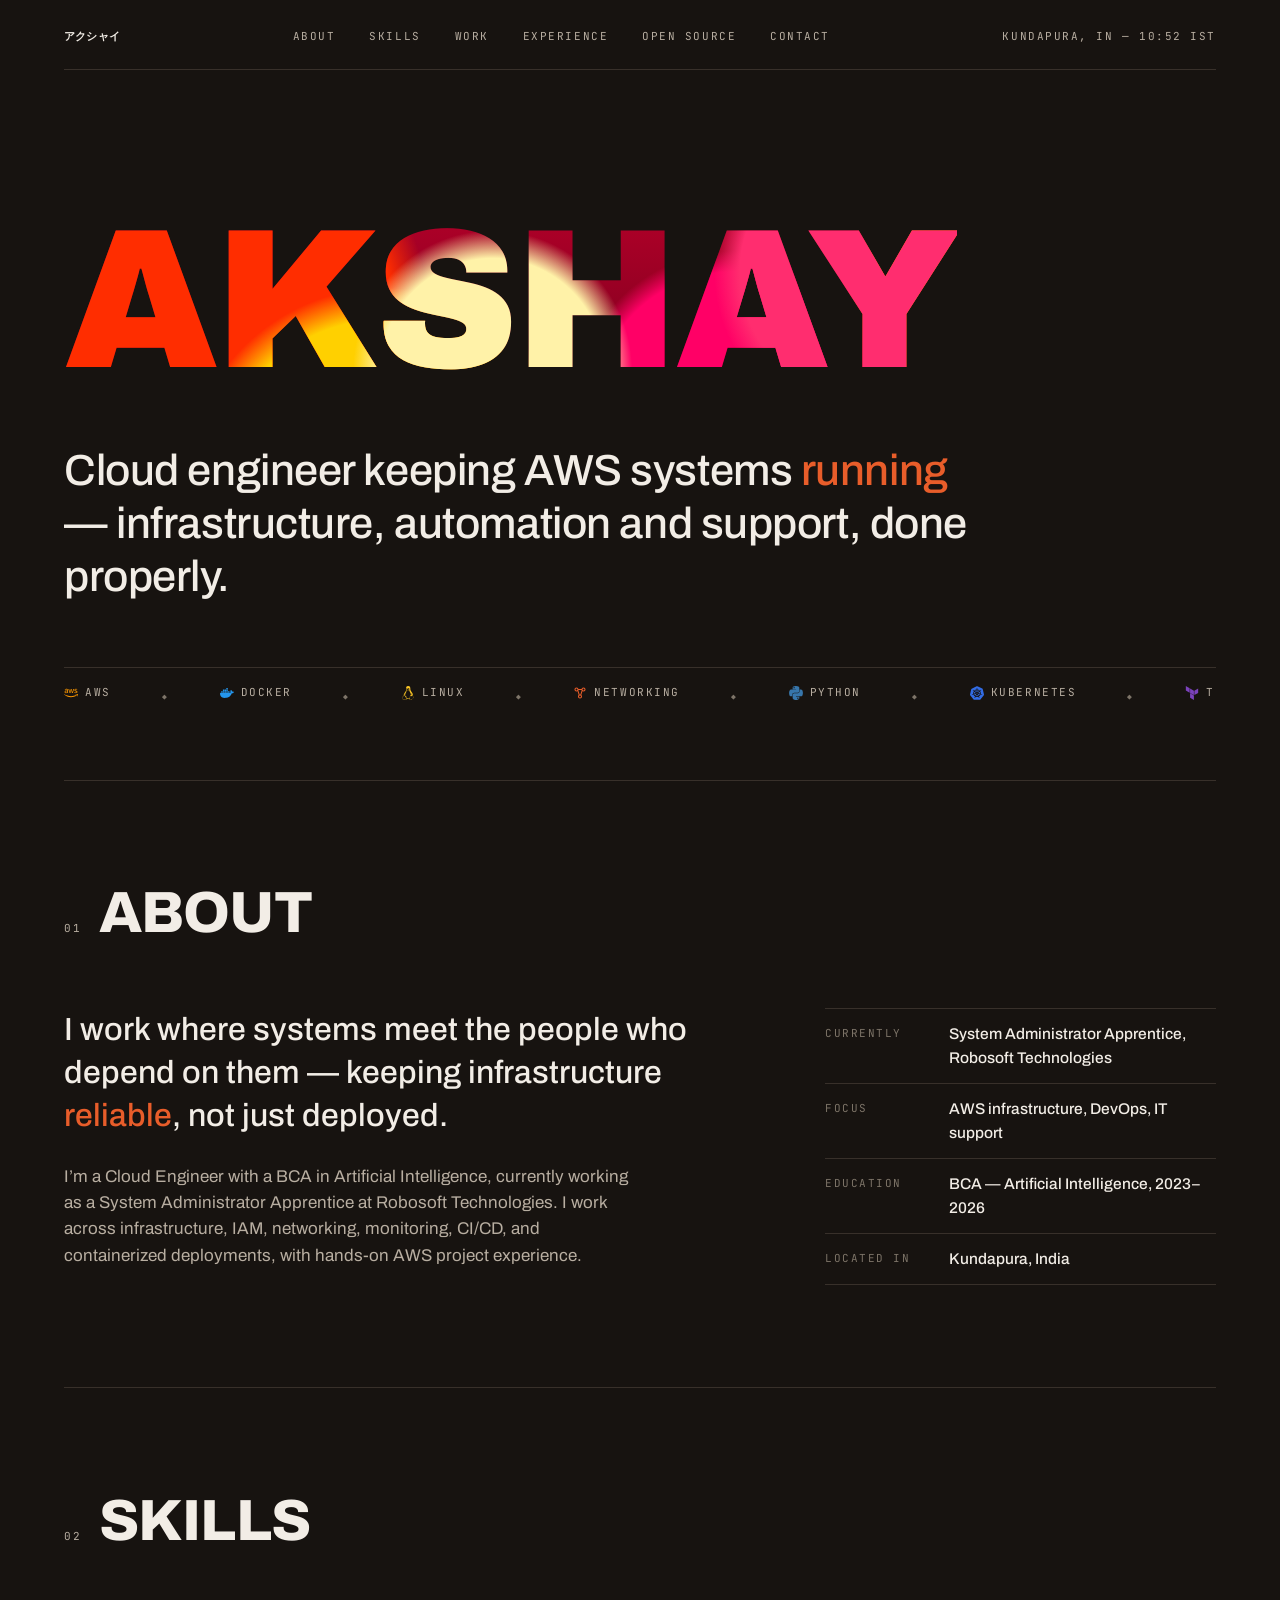
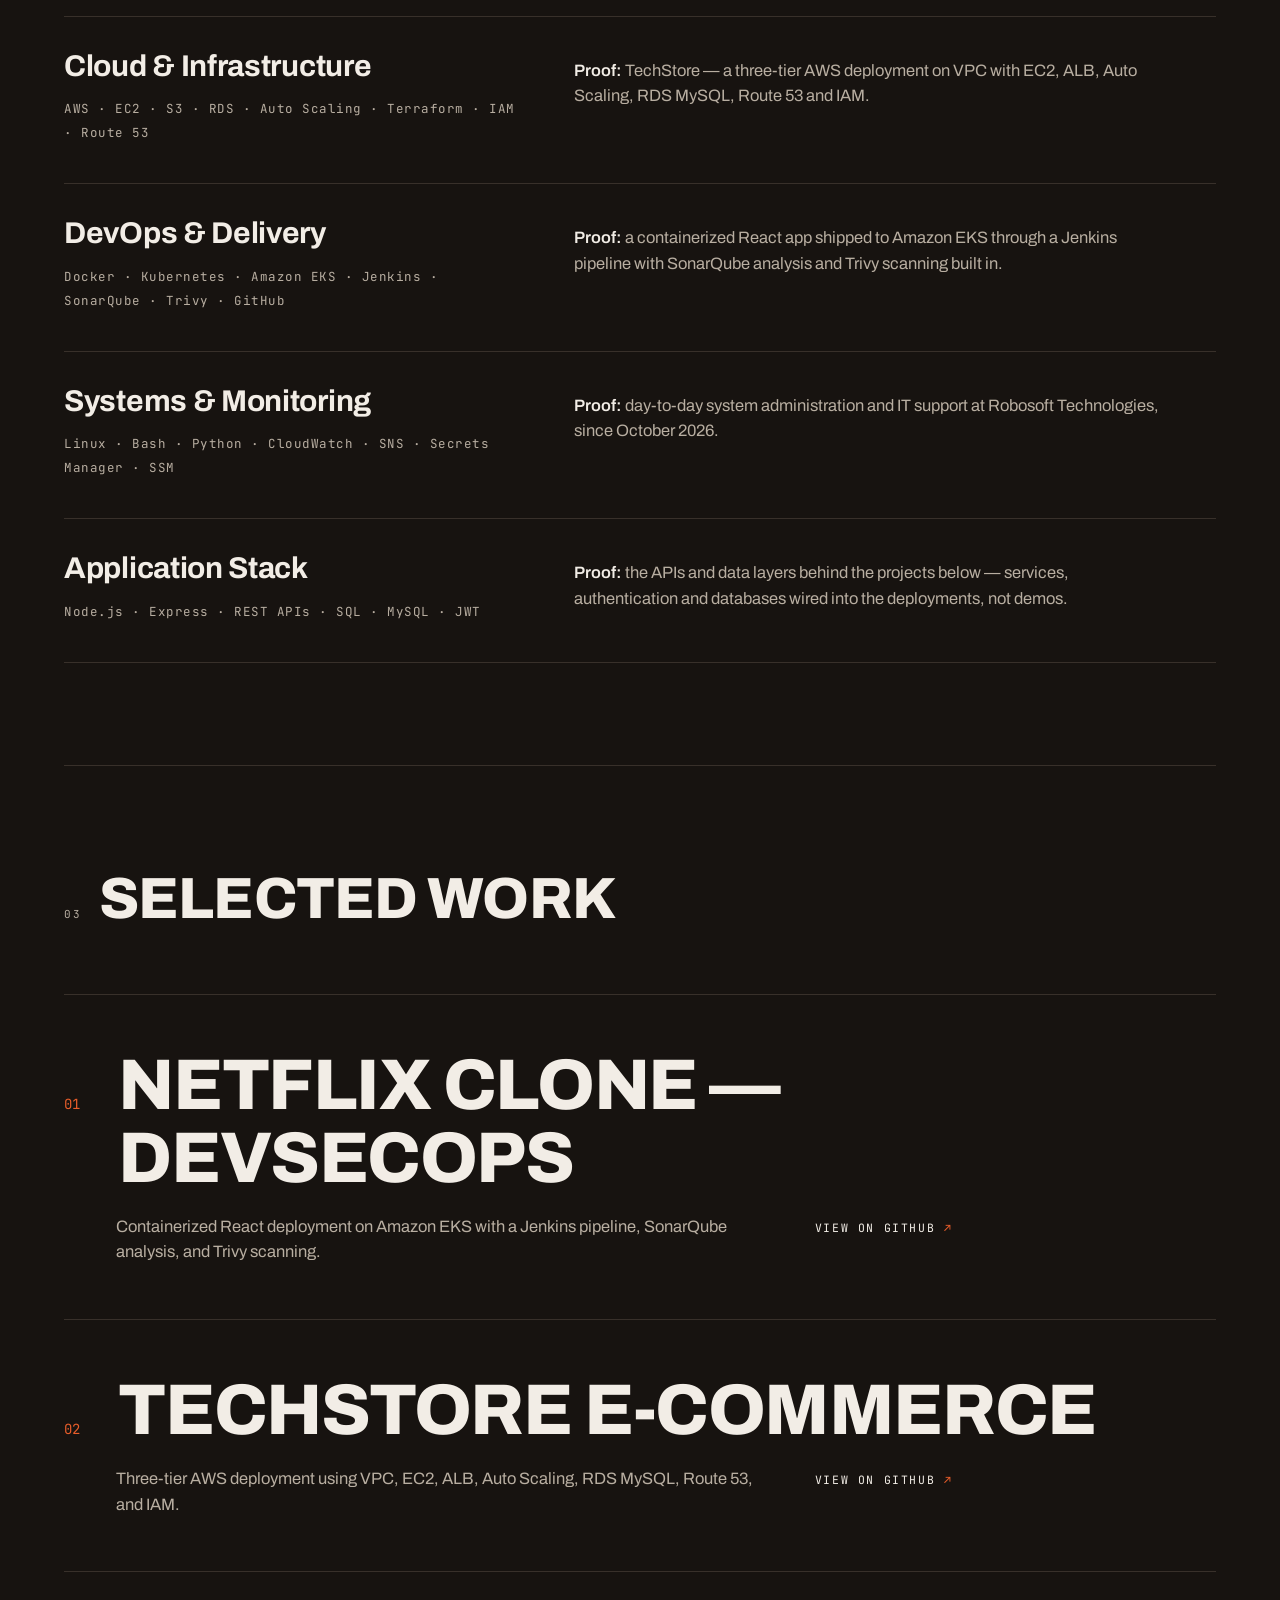
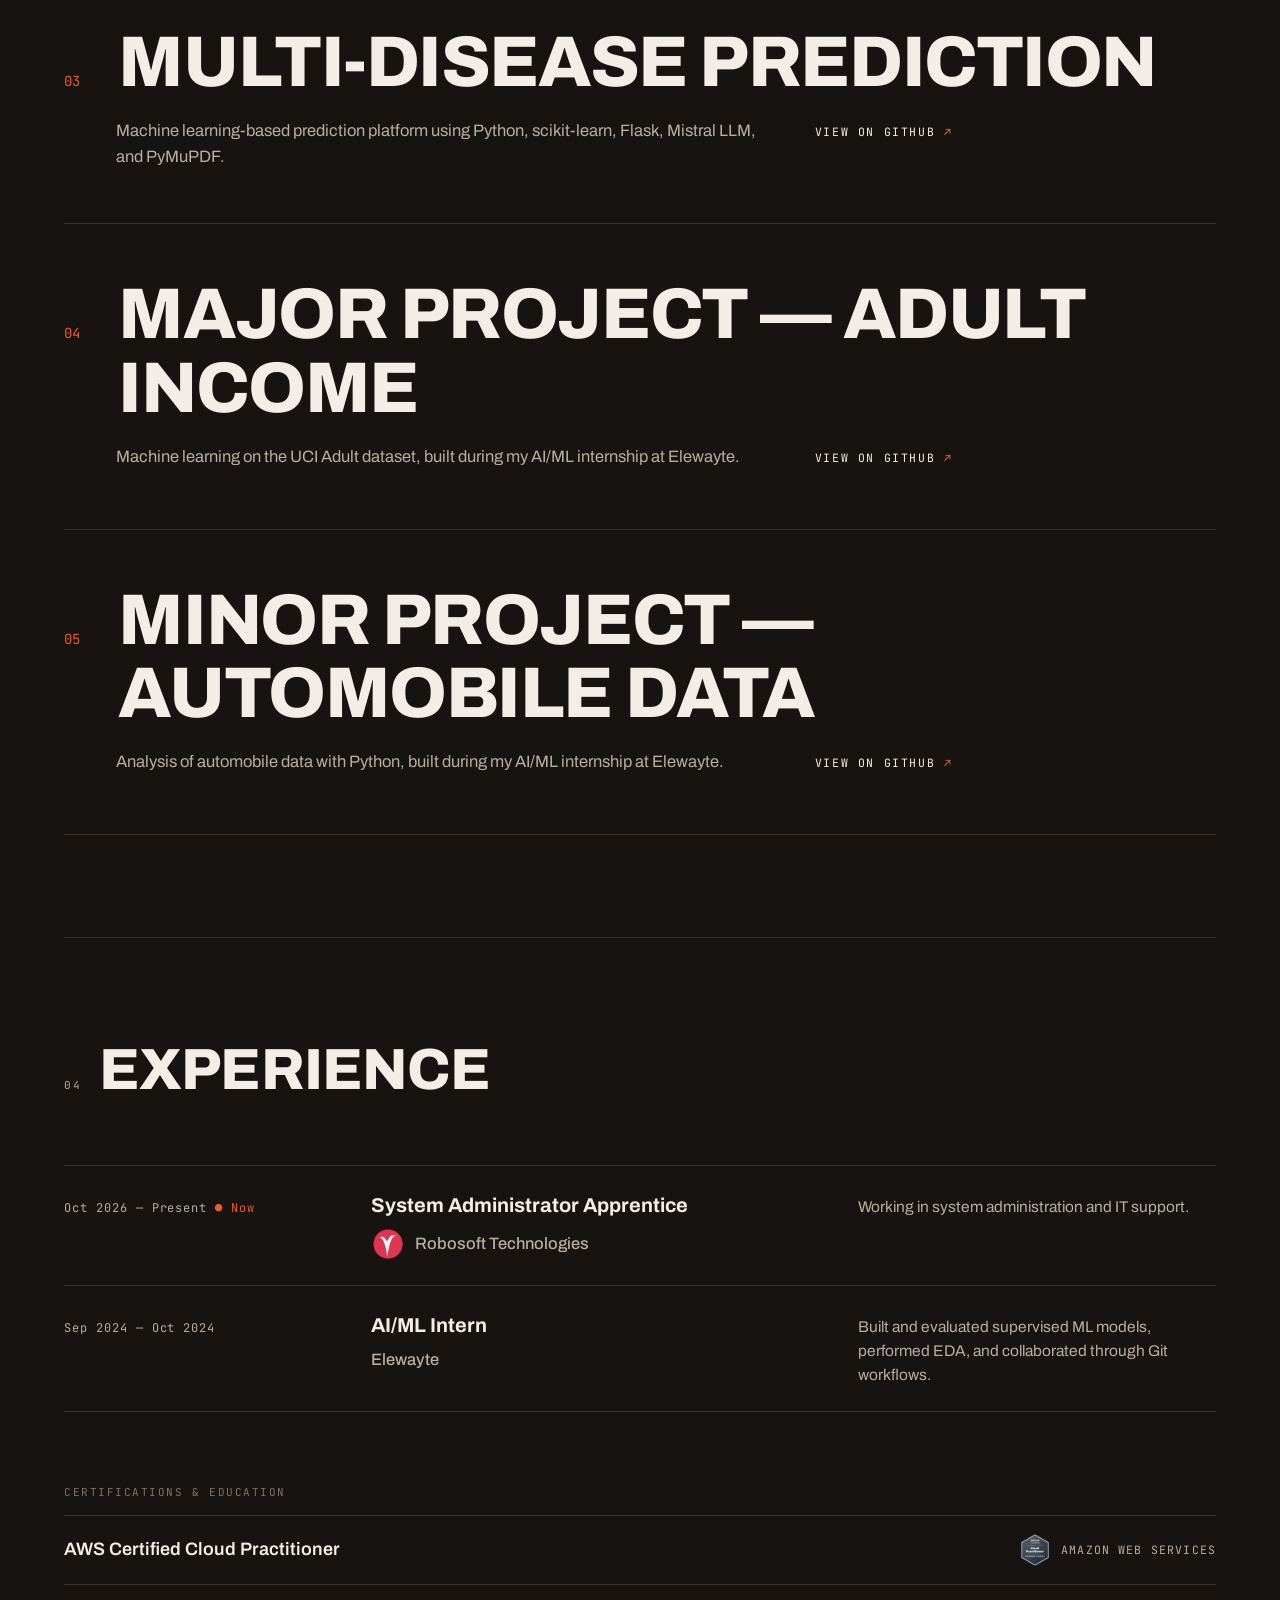
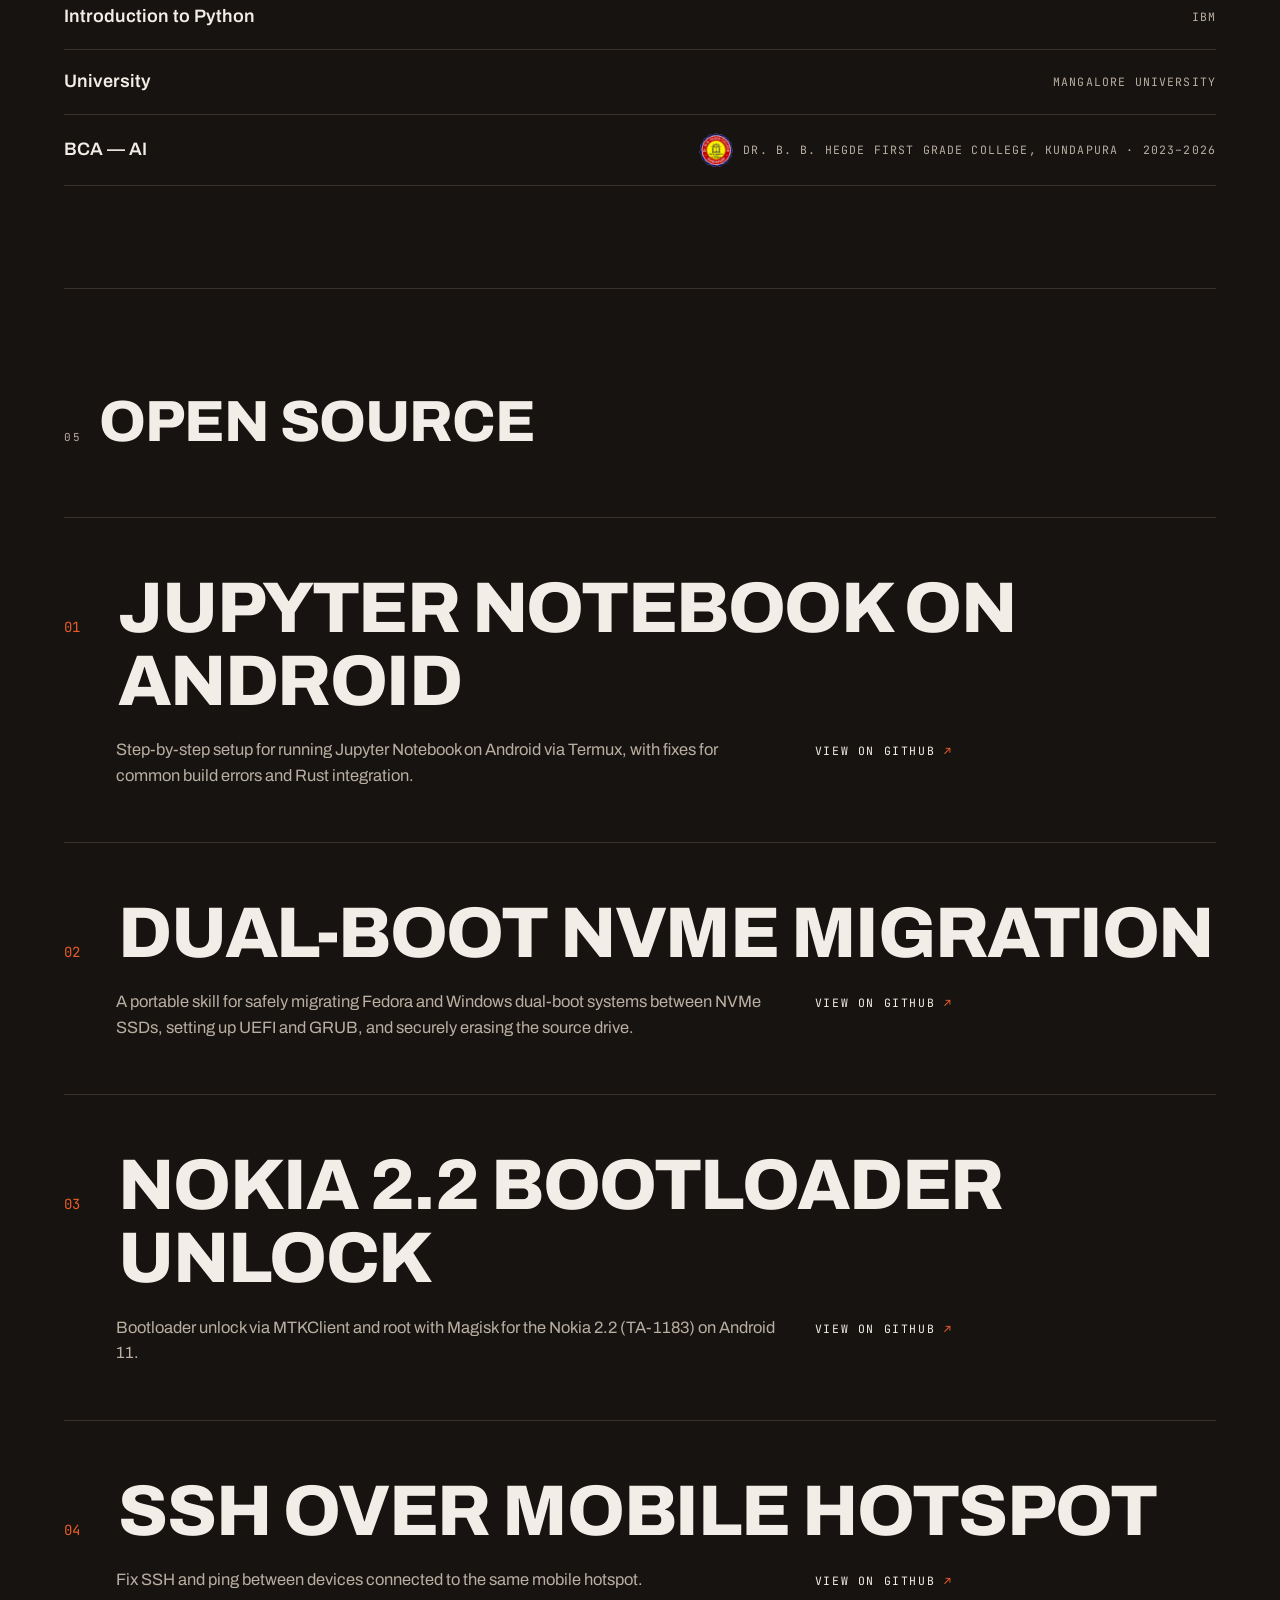
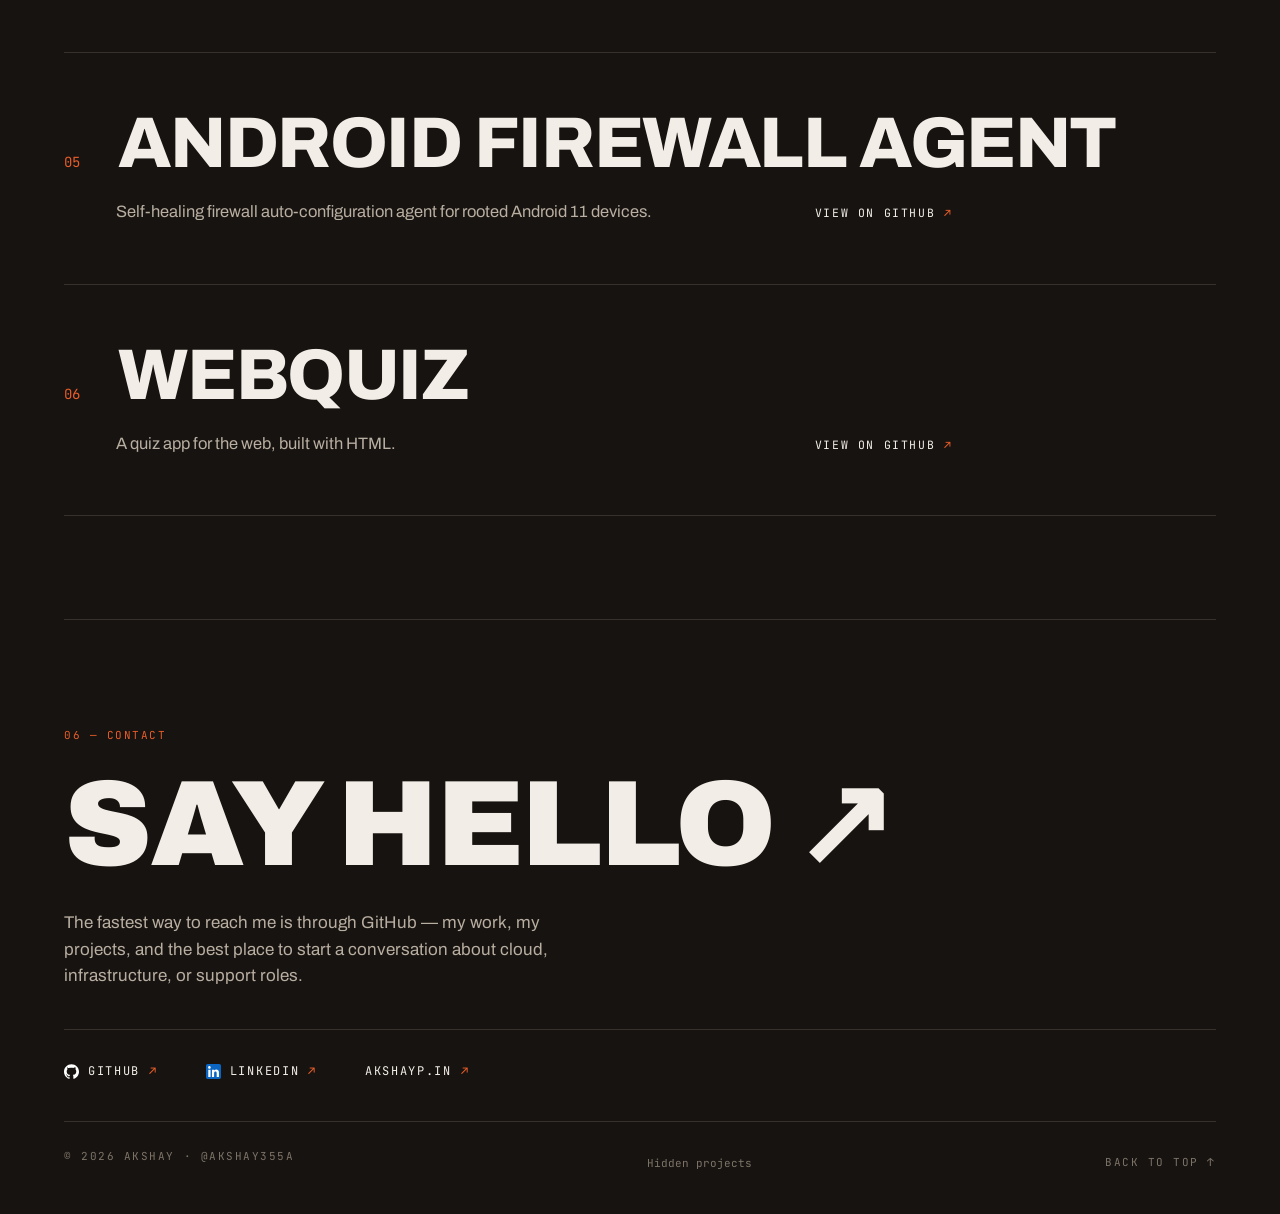
==== commit 2d7fe3c6: "Education: show Mangalore University affiliation, BCA - AI per sketch" ====
--- a/index.html
+++ b/index.html
@@ -311,7 +311,11 @@
             <span class="c-by">IBM</span>
           </div>
           <div class="cred-row">
-            <span class="c-name">BCA — Artificial Intelligence</span>
+            <span class="c-name">University</span>
+            <span class="c-by">Mangalore University</span>
+          </div>
+          <div class="cred-row">
+            <span class="c-name">BCA — AI</span>
             <span class="c-by"><img class="org-logo" src="[data-uri]" alt="Dr. B. B. Hegde First Grade College logo" />Dr. B. B. Hegde First Grade College, Kundapura · 2023–2026</span>
           </div>
         </div>
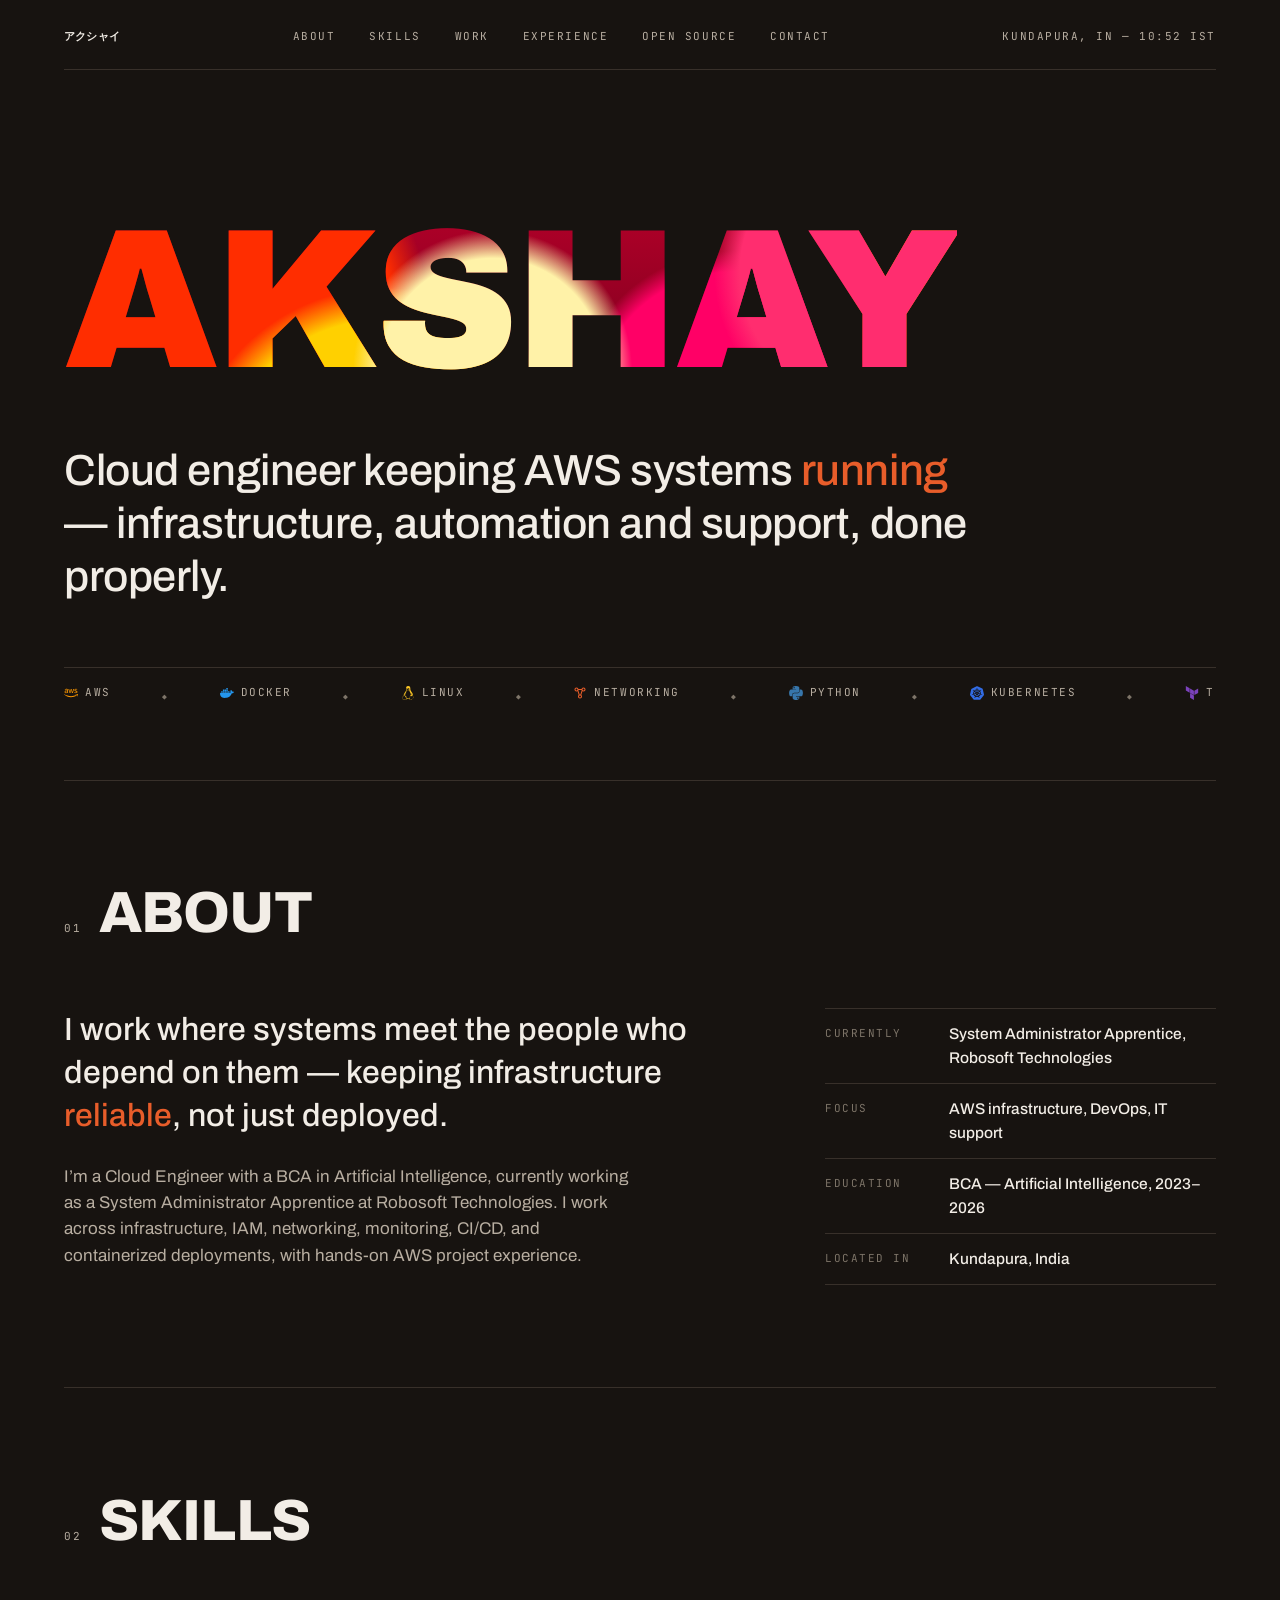
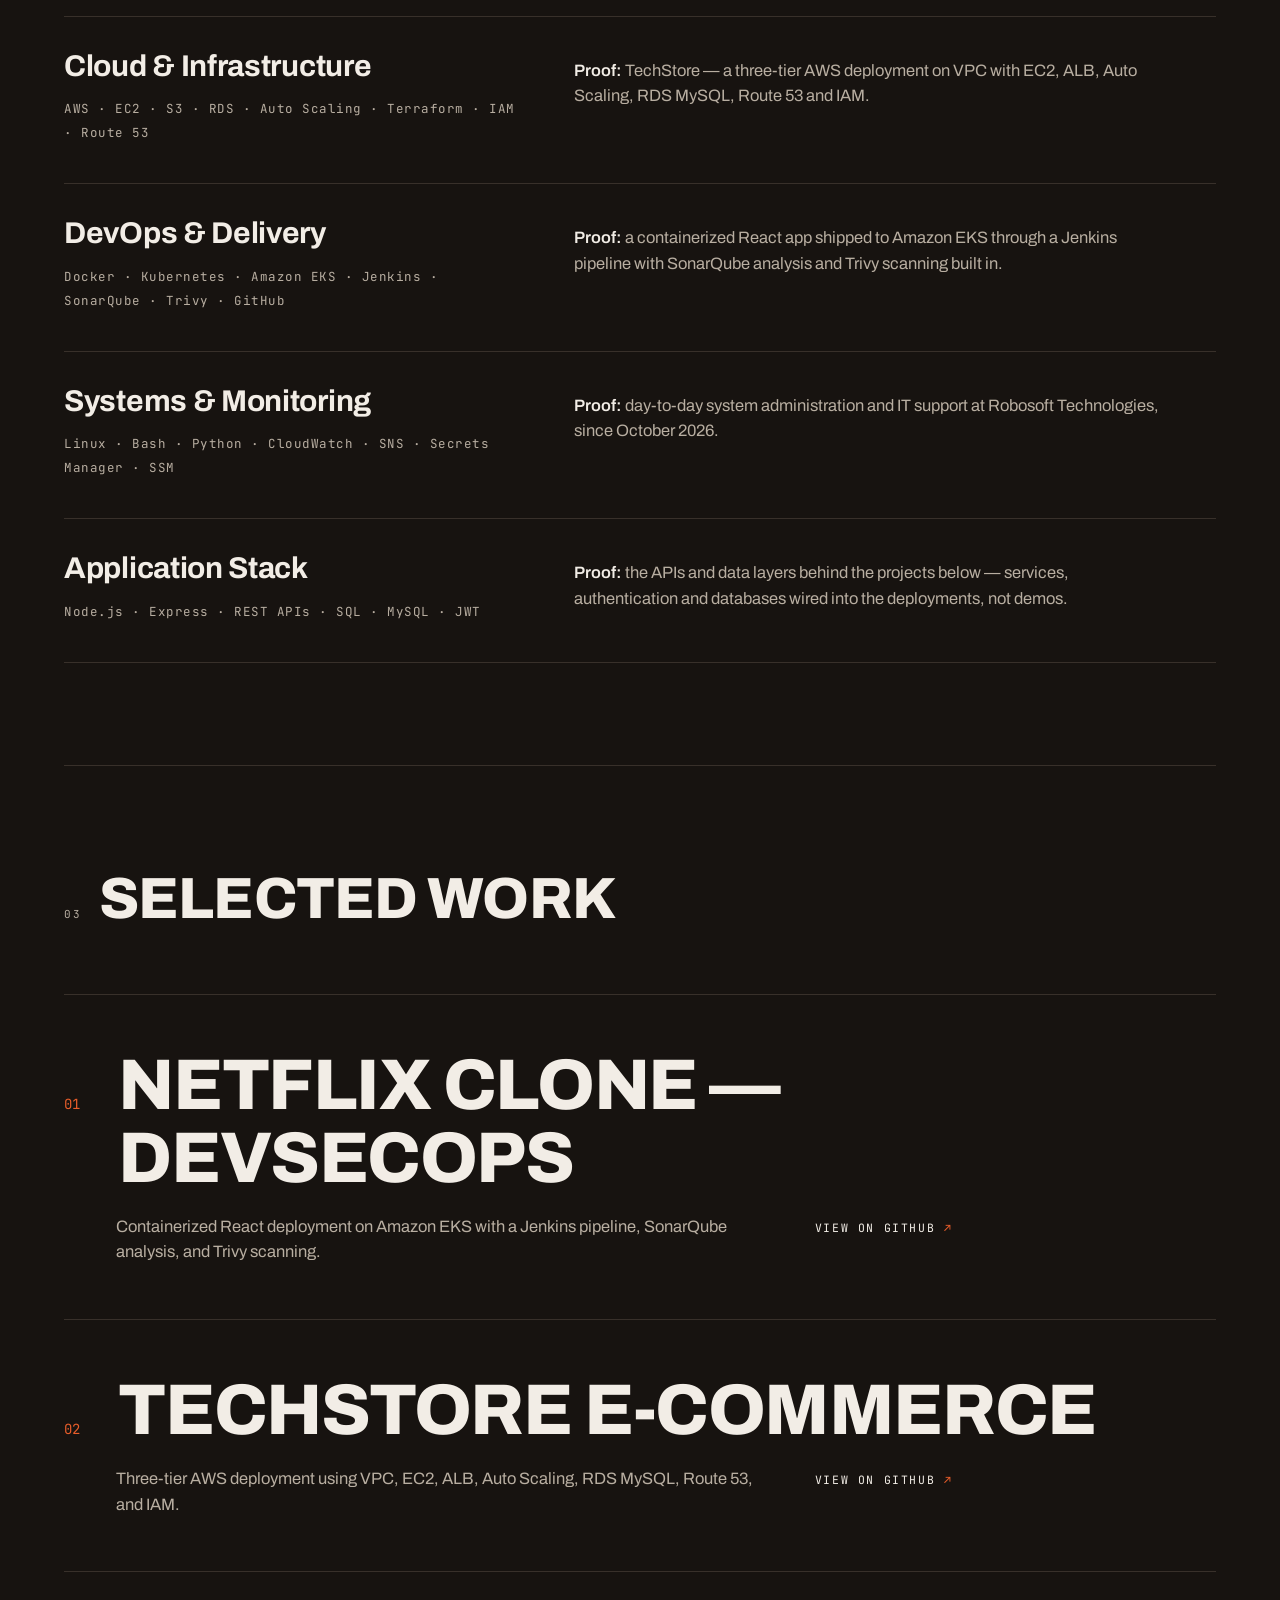
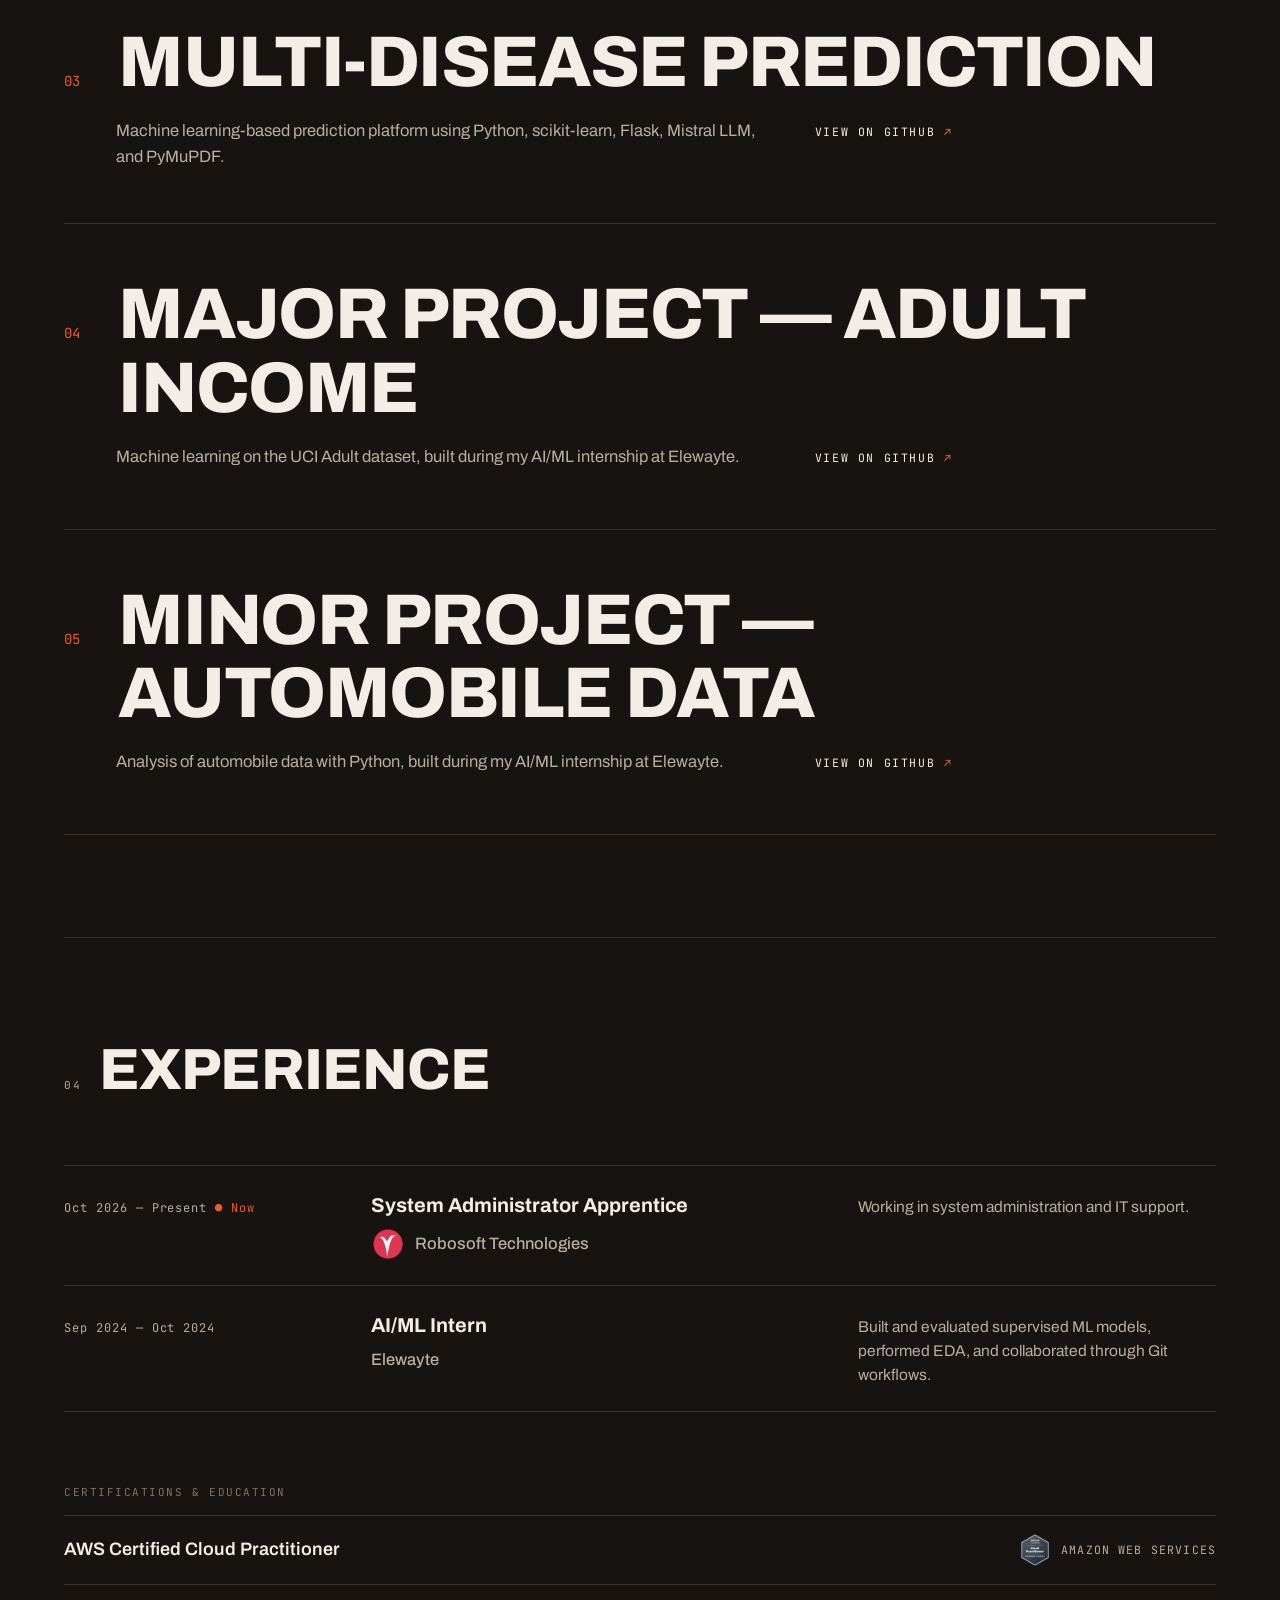
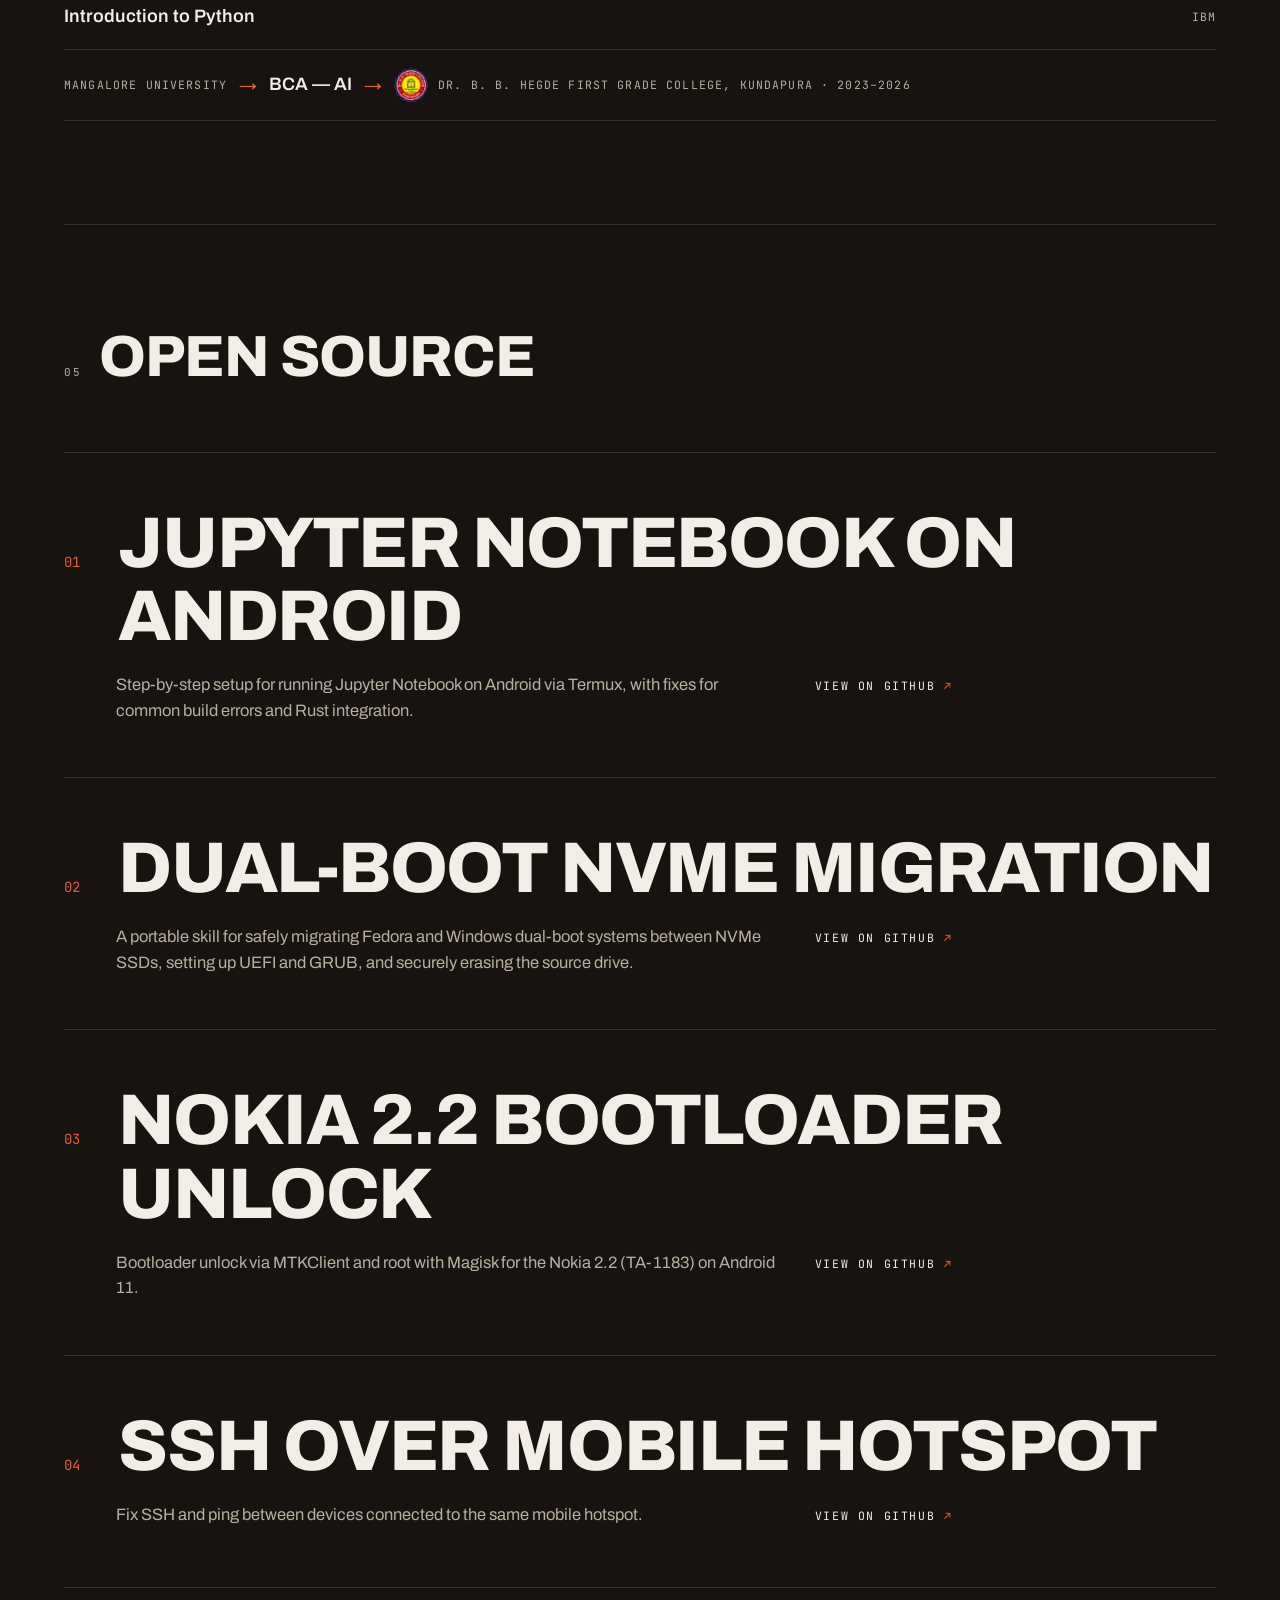
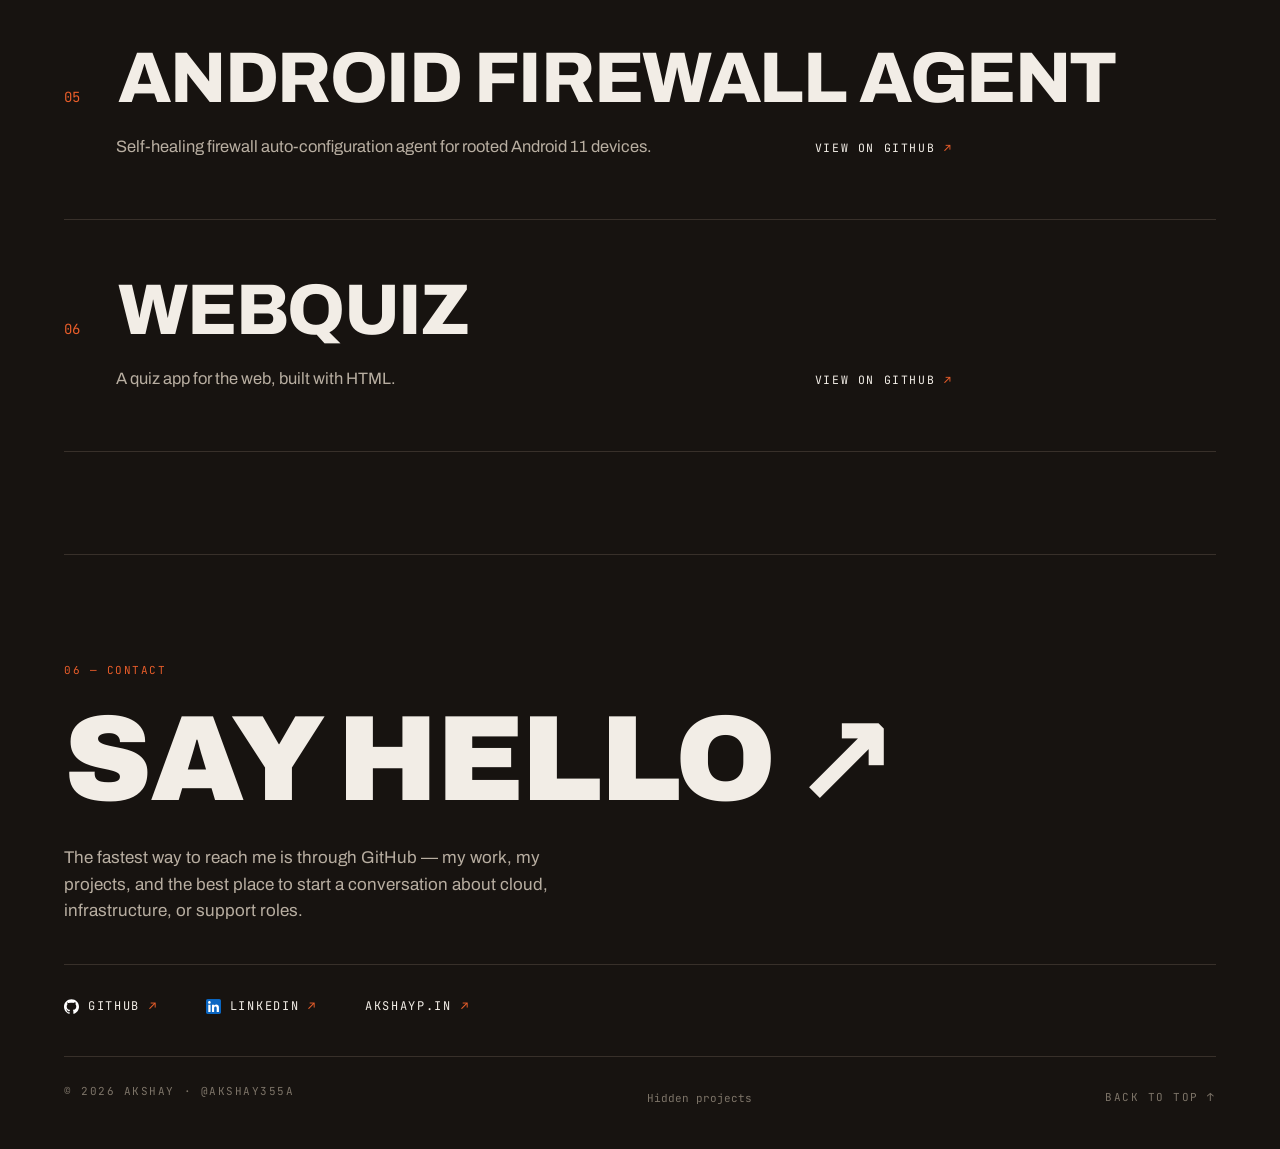
==== commit 66ee53ba: "Education: single pointing flow University -> BCA-AI -> College" ====
--- a/index.html
+++ b/index.html
@@ -310,13 +310,12 @@
             <span class="c-name">Introduction to Python</span>
             <span class="c-by">IBM</span>
           </div>
-          <div class="cred-row">
-            <span class="c-name">University</span>
-            <span class="c-by">Mangalore University</span>
-          </div>
-          <div class="cred-row">
-            <span class="c-name">BCA — AI</span>
-            <span class="c-by"><img class="org-logo" src="[data-uri]" alt="Dr. B. B. Hegde First Grade College logo" />Dr. B. B. Hegde First Grade College, Kundapura · 2023–2026</span>
+          <div class="cred-row edu-flow">
+            <span class="edu-step">Mangalore University</span>
+            <span class="edu-arrow" aria-hidden="true">→</span>
+            <span class="edu-step edu-main">BCA — AI</span>
+            <span class="edu-arrow" aria-hidden="true">→</span>
+            <span class="edu-step"><img class="org-logo" src="[data-uri]" alt="Dr. B. B. Hegde First Grade College logo" />Dr. B. B. Hegde First Grade College, Kundapura · 2023–2026</span>
           </div>
         </div>
       </section>
--- a/css/style.css
+++ b/css/style.css
@@ -293,6 +293,10 @@
       }
       .cred-row .c-name { font-size: 18px; font-weight: 600; }
   .cred-badge { width: 32px; height: 32px; flex: none; }
+      .edu-flow { justify-content: flex-start; gap: 12px; }
+      .edu-step { display: flex; align-items: center; gap: 10px; font-family: var(--mono); font-size: 11.5px; letter-spacing: 0.1em; text-transform: uppercase; color: var(--ink-dim); }
+      .edu-step.edu-main { font-family: var(--display); font-size: 18px; font-weight: 600; letter-spacing: normal; text-transform: none; color: var(--ink); }
+      .edu-arrow { color: var(--accent); font-size: 18px; line-height: 1; flex: none; }
       .cred-row .c-by { display: flex; align-items: center; gap: 10px; font-family: var(--mono); font-size: 11.5px; letter-spacing: 0.1em; text-transform: uppercase; color: var(--ink-dim); text-align: right; }
 
       /* ---------- contact / footer ---------- */
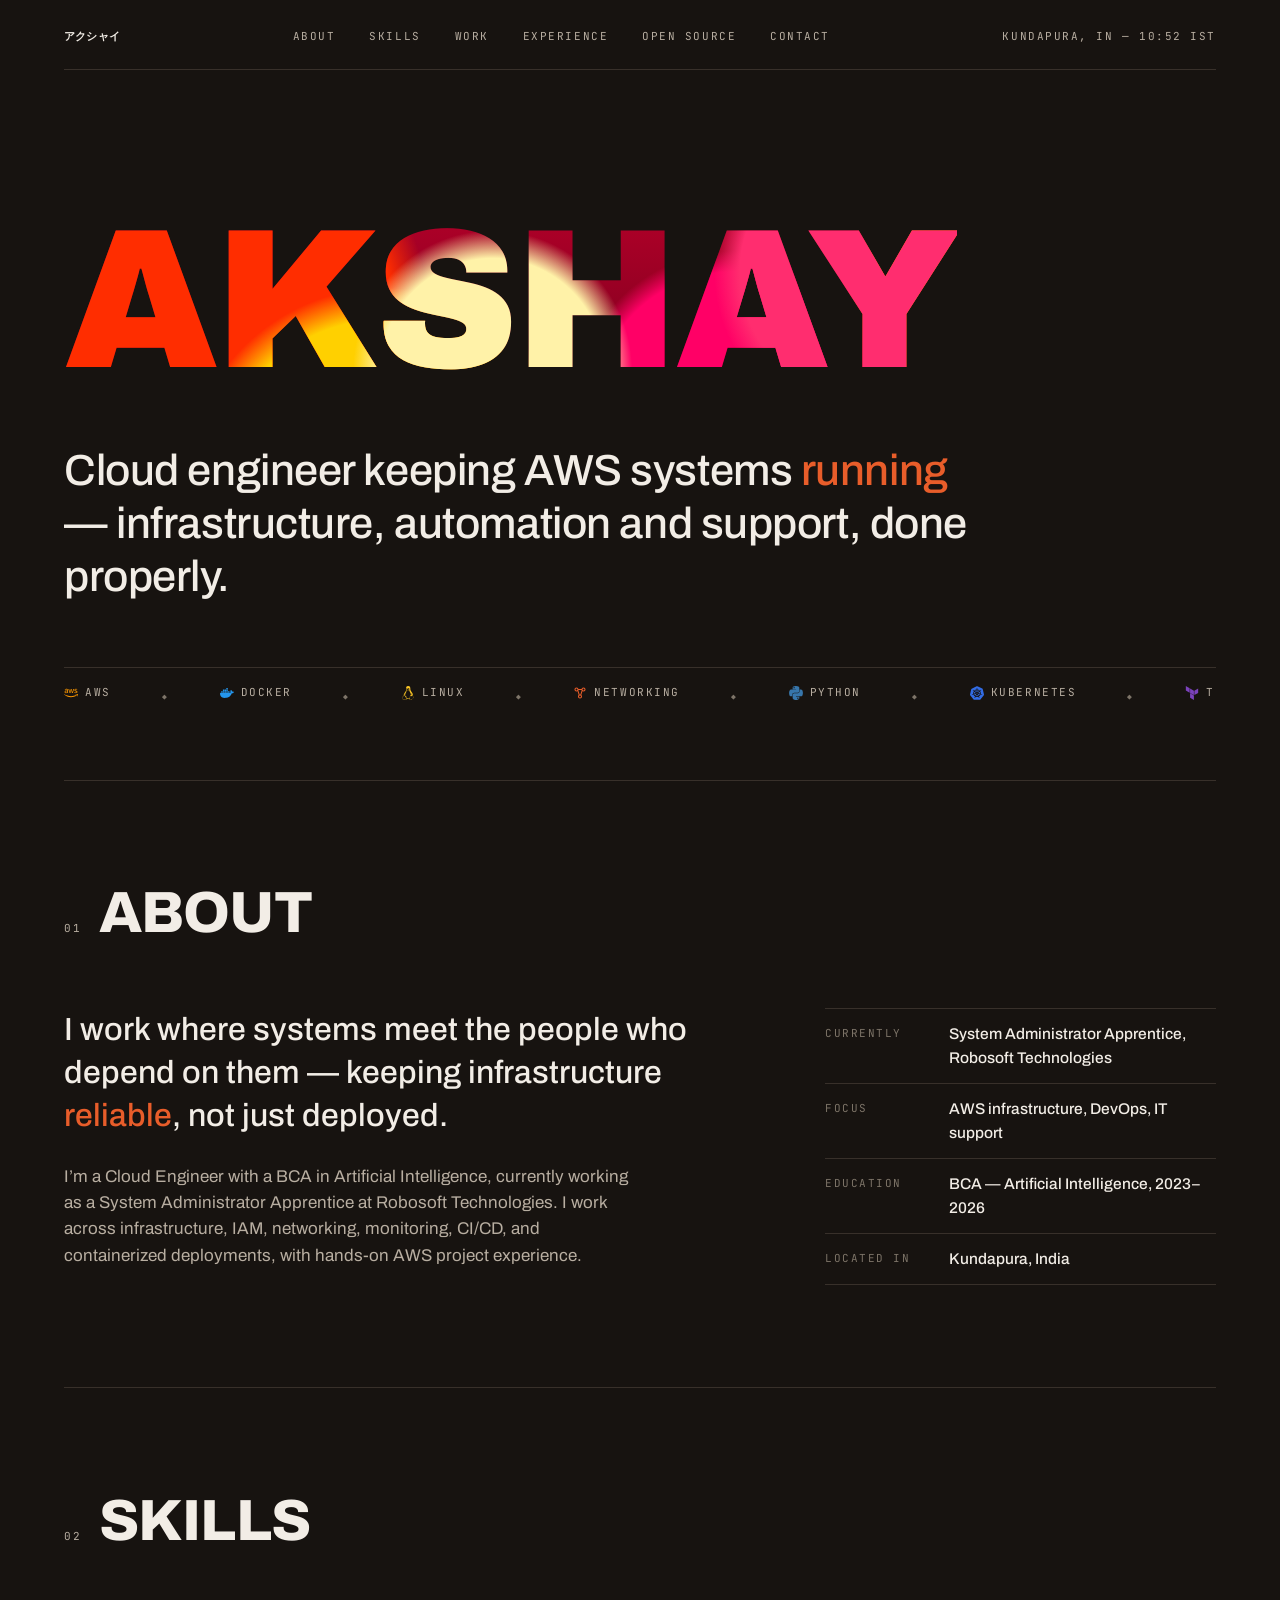
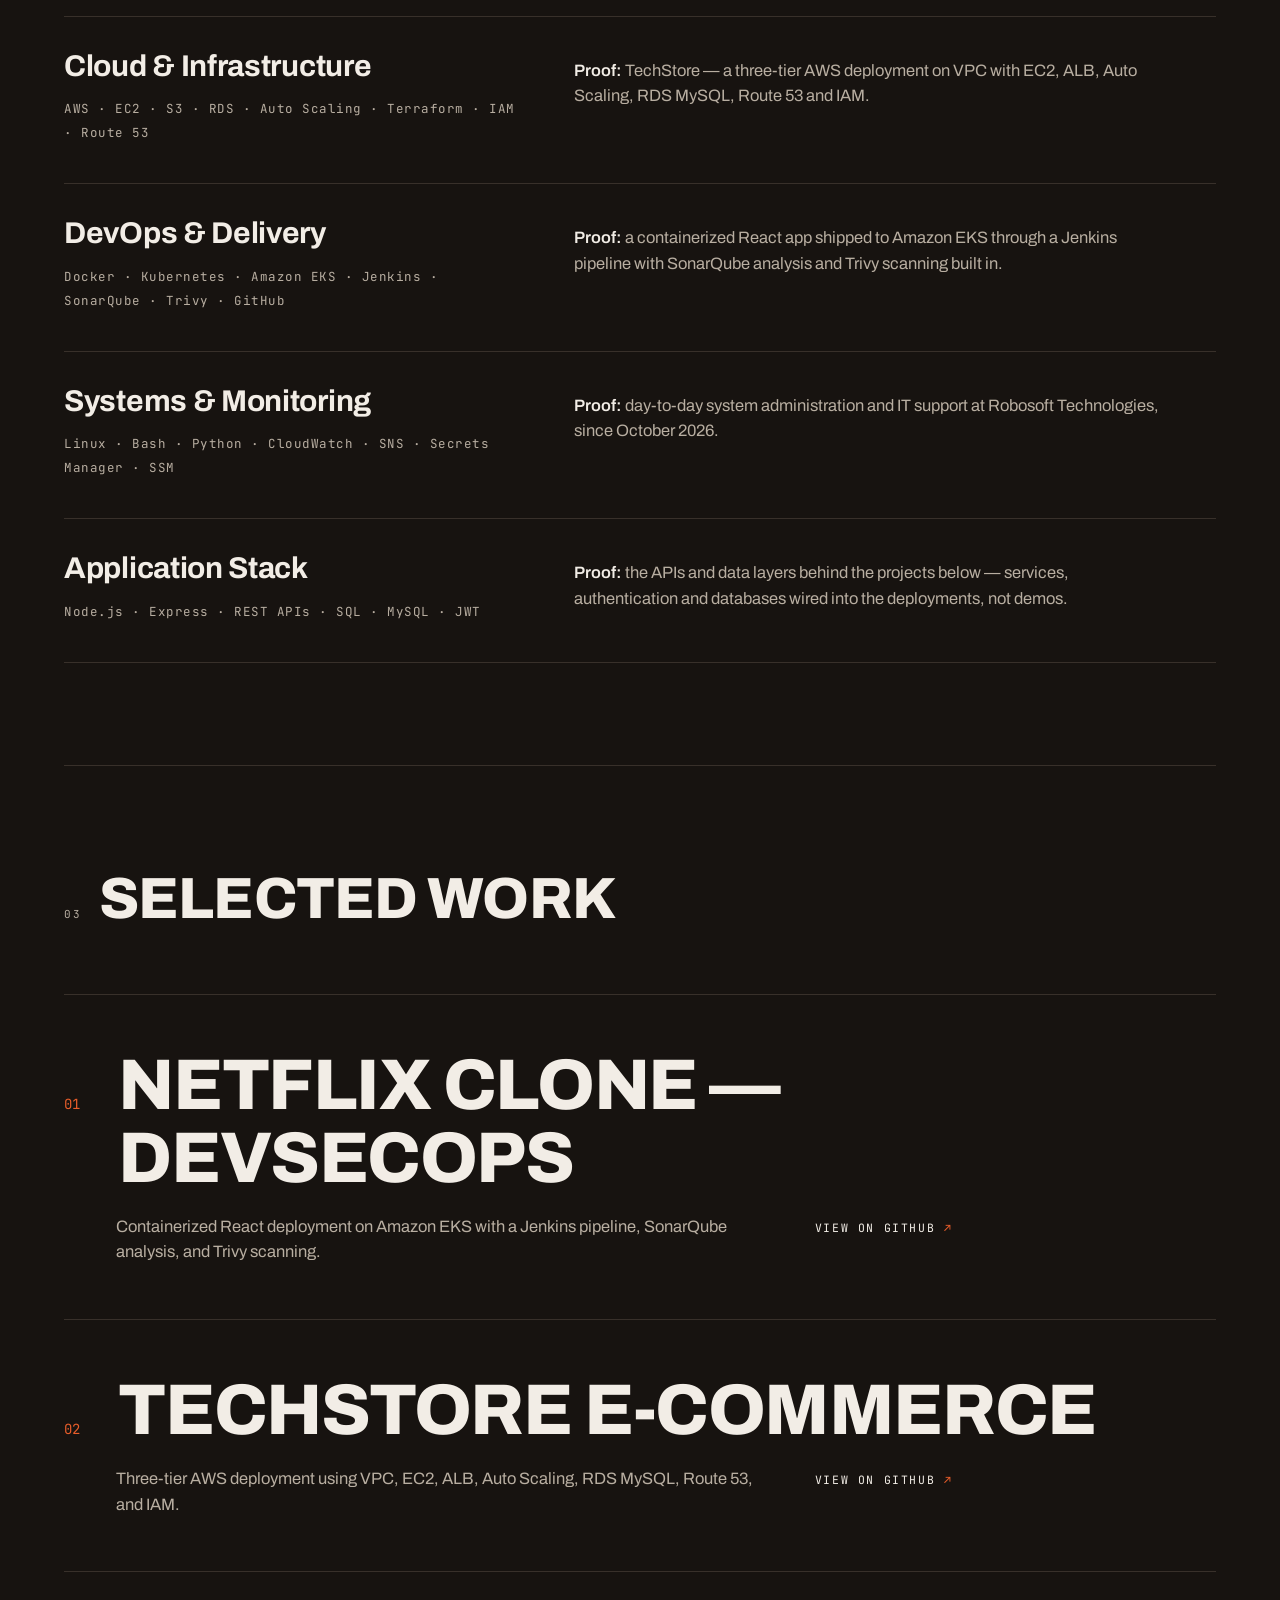
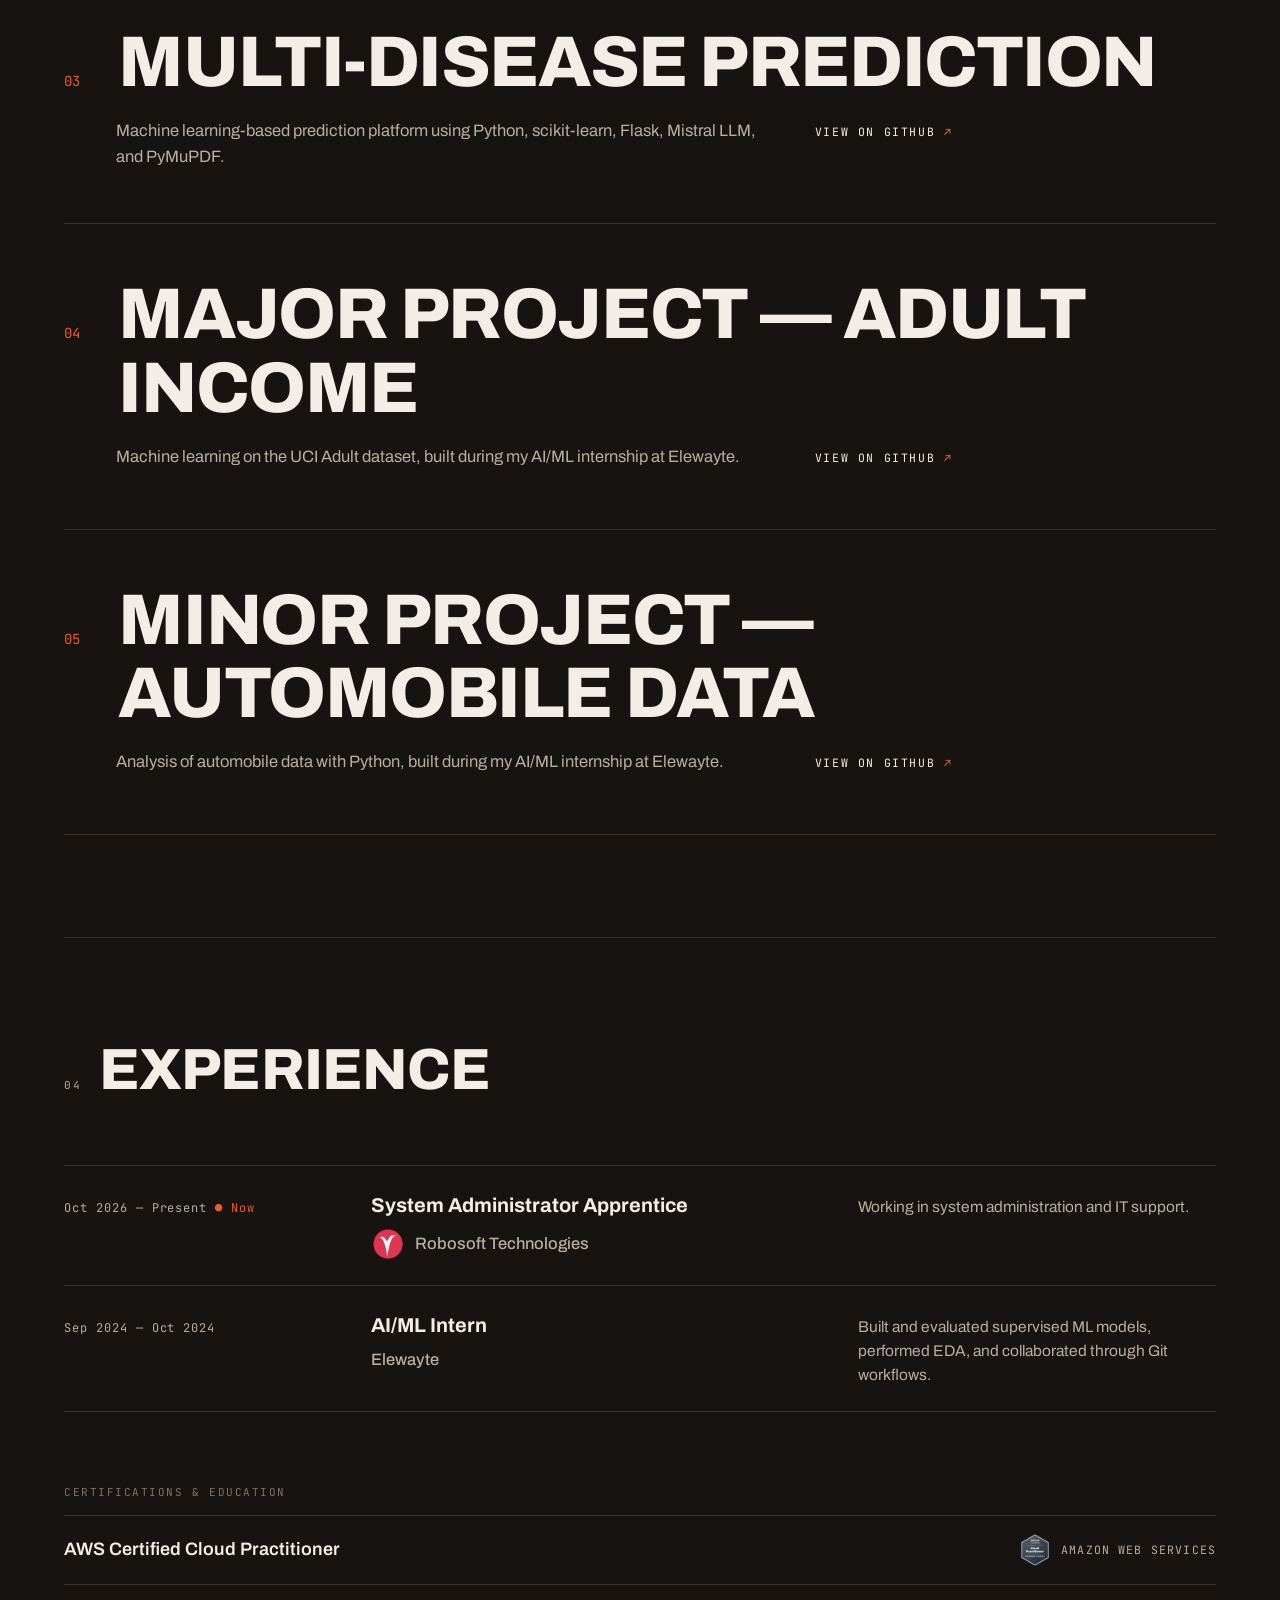
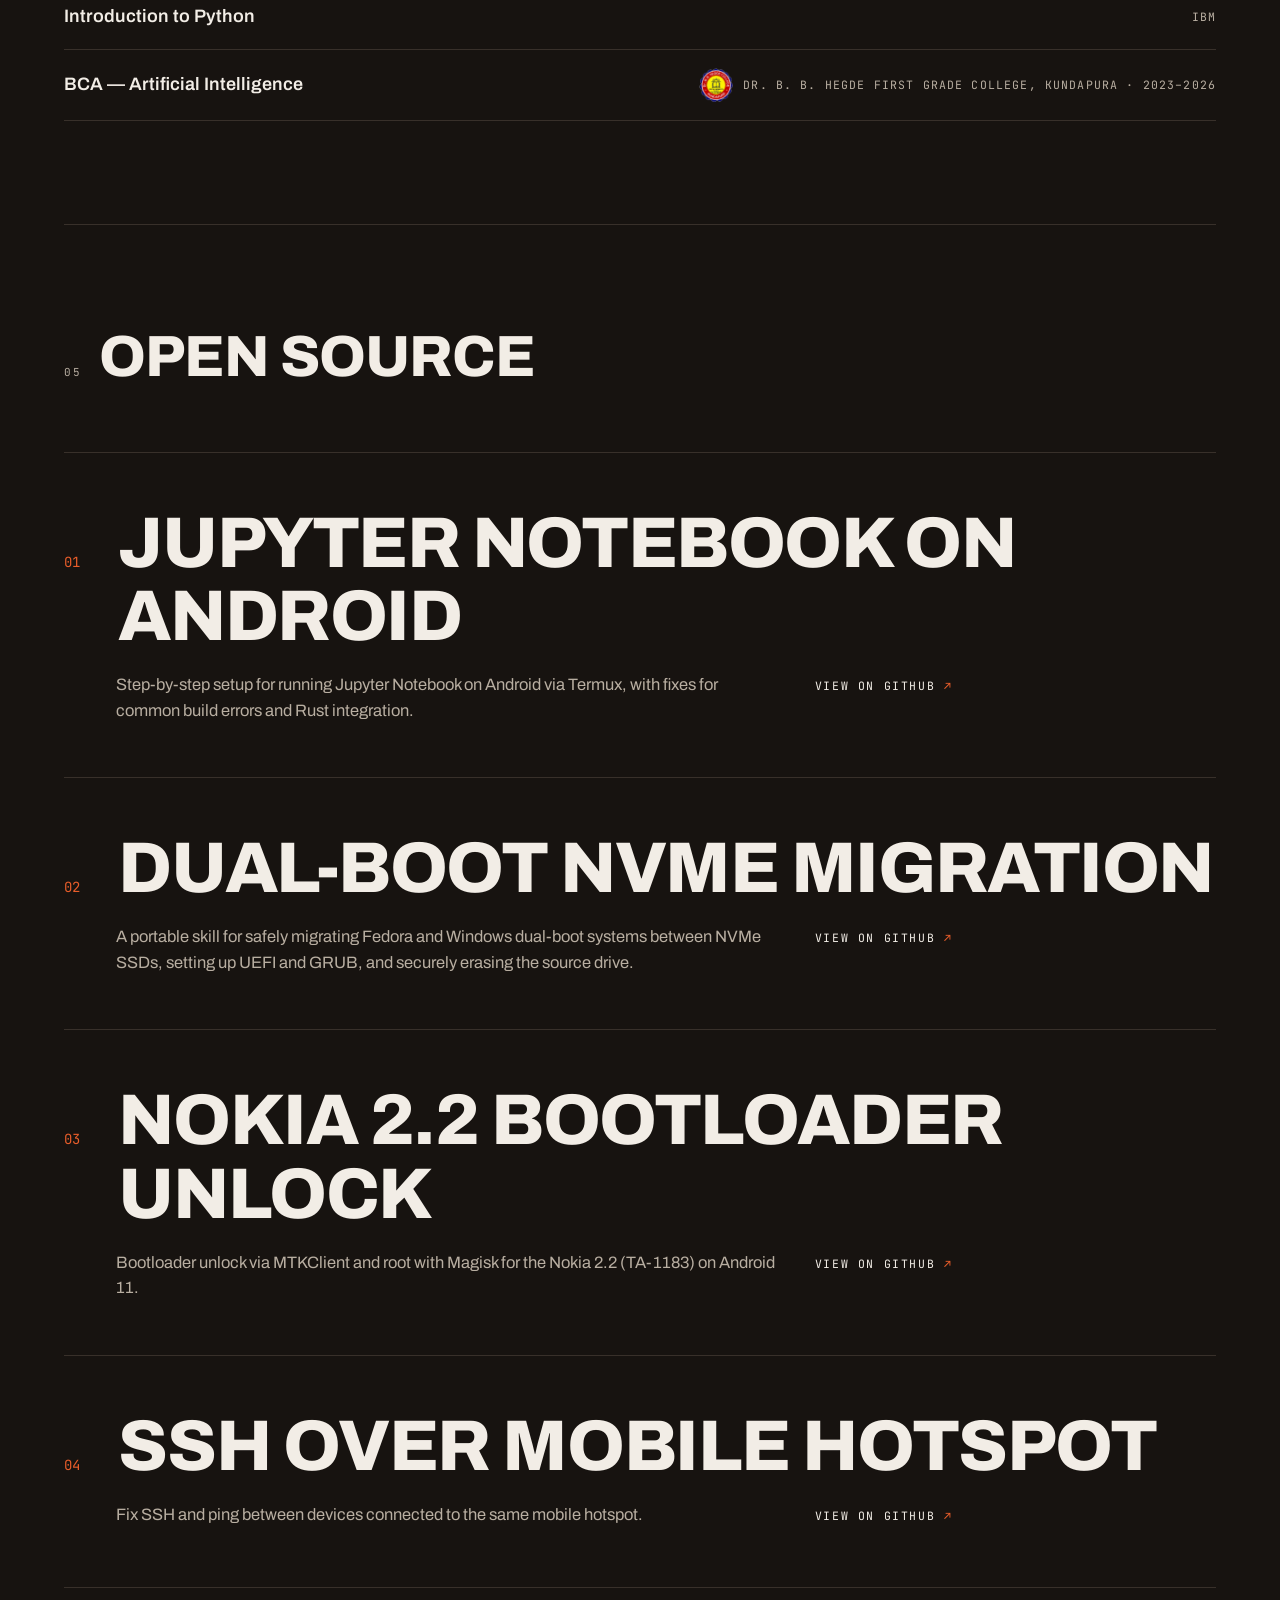
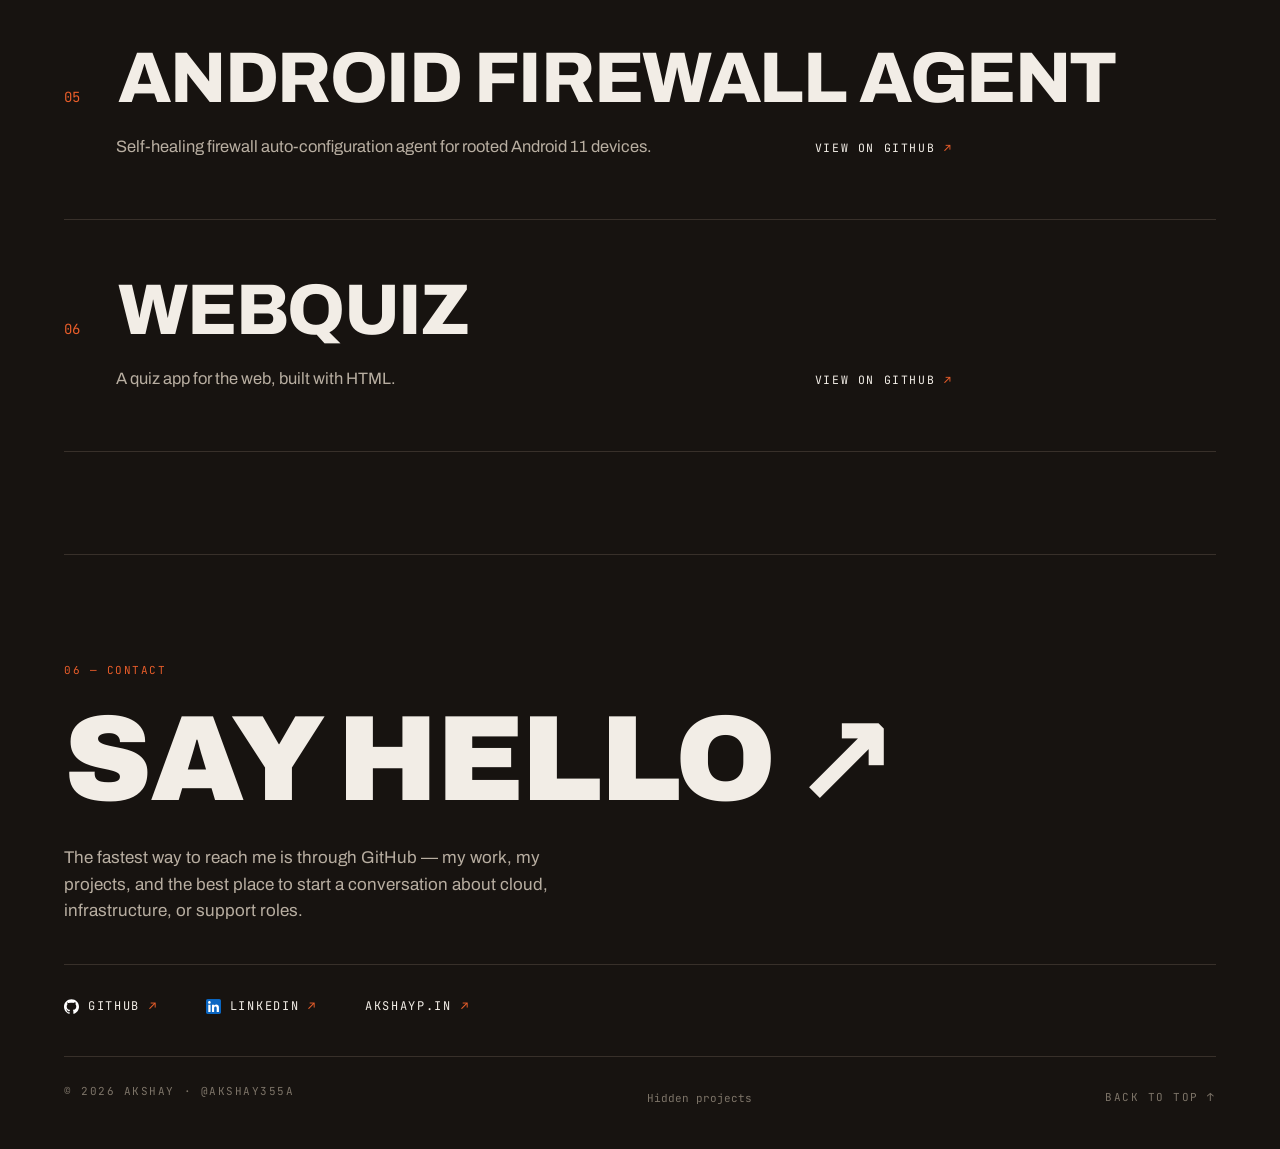
==== commit 0edc7b05: "Education: remove arrow flow, restore single BCA row" ====
--- a/index.html
+++ b/index.html
@@ -310,12 +310,9 @@
             <span class="c-name">Introduction to Python</span>
             <span class="c-by">IBM</span>
           </div>
-          <div class="cred-row edu-flow">
-            <span class="edu-step">Mangalore University</span>
-            <span class="edu-arrow" aria-hidden="true">→</span>
-            <span class="edu-step edu-main">BCA — AI</span>
-            <span class="edu-arrow" aria-hidden="true">→</span>
-            <span class="edu-step"><img class="org-logo" src="[data-uri]" alt="Dr. B. B. Hegde First Grade College logo" />Dr. B. B. Hegde First Grade College, Kundapura · 2023–2026</span>
+          <div class="cred-row">
+            <span class="c-name">BCA — Artificial Intelligence</span>
+            <span class="c-by"><img class="org-logo" src="[data-uri]" alt="Dr. B. B. Hegde First Grade College logo" />Dr. B. B. Hegde First Grade College, Kundapura · 2023–2026</span>
           </div>
         </div>
       </section>
--- a/css/style.css
+++ b/css/style.css
@@ -293,10 +293,6 @@
       }
       .cred-row .c-name { font-size: 18px; font-weight: 600; }
   .cred-badge { width: 32px; height: 32px; flex: none; }
-      .edu-flow { justify-content: flex-start; gap: 12px; }
-      .edu-step { display: flex; align-items: center; gap: 10px; font-family: var(--mono); font-size: 11.5px; letter-spacing: 0.1em; text-transform: uppercase; color: var(--ink-dim); }
-      .edu-step.edu-main { font-family: var(--display); font-size: 18px; font-weight: 600; letter-spacing: normal; text-transform: none; color: var(--ink); }
-      .edu-arrow { color: var(--accent); font-size: 18px; line-height: 1; flex: none; }
       .cred-row .c-by { display: flex; align-items: center; gap: 10px; font-family: var(--mono); font-size: 11.5px; letter-spacing: 0.1em; text-transform: uppercase; color: var(--ink-dim); text-align: right; }
 
       /* ---------- contact / footer ---------- */
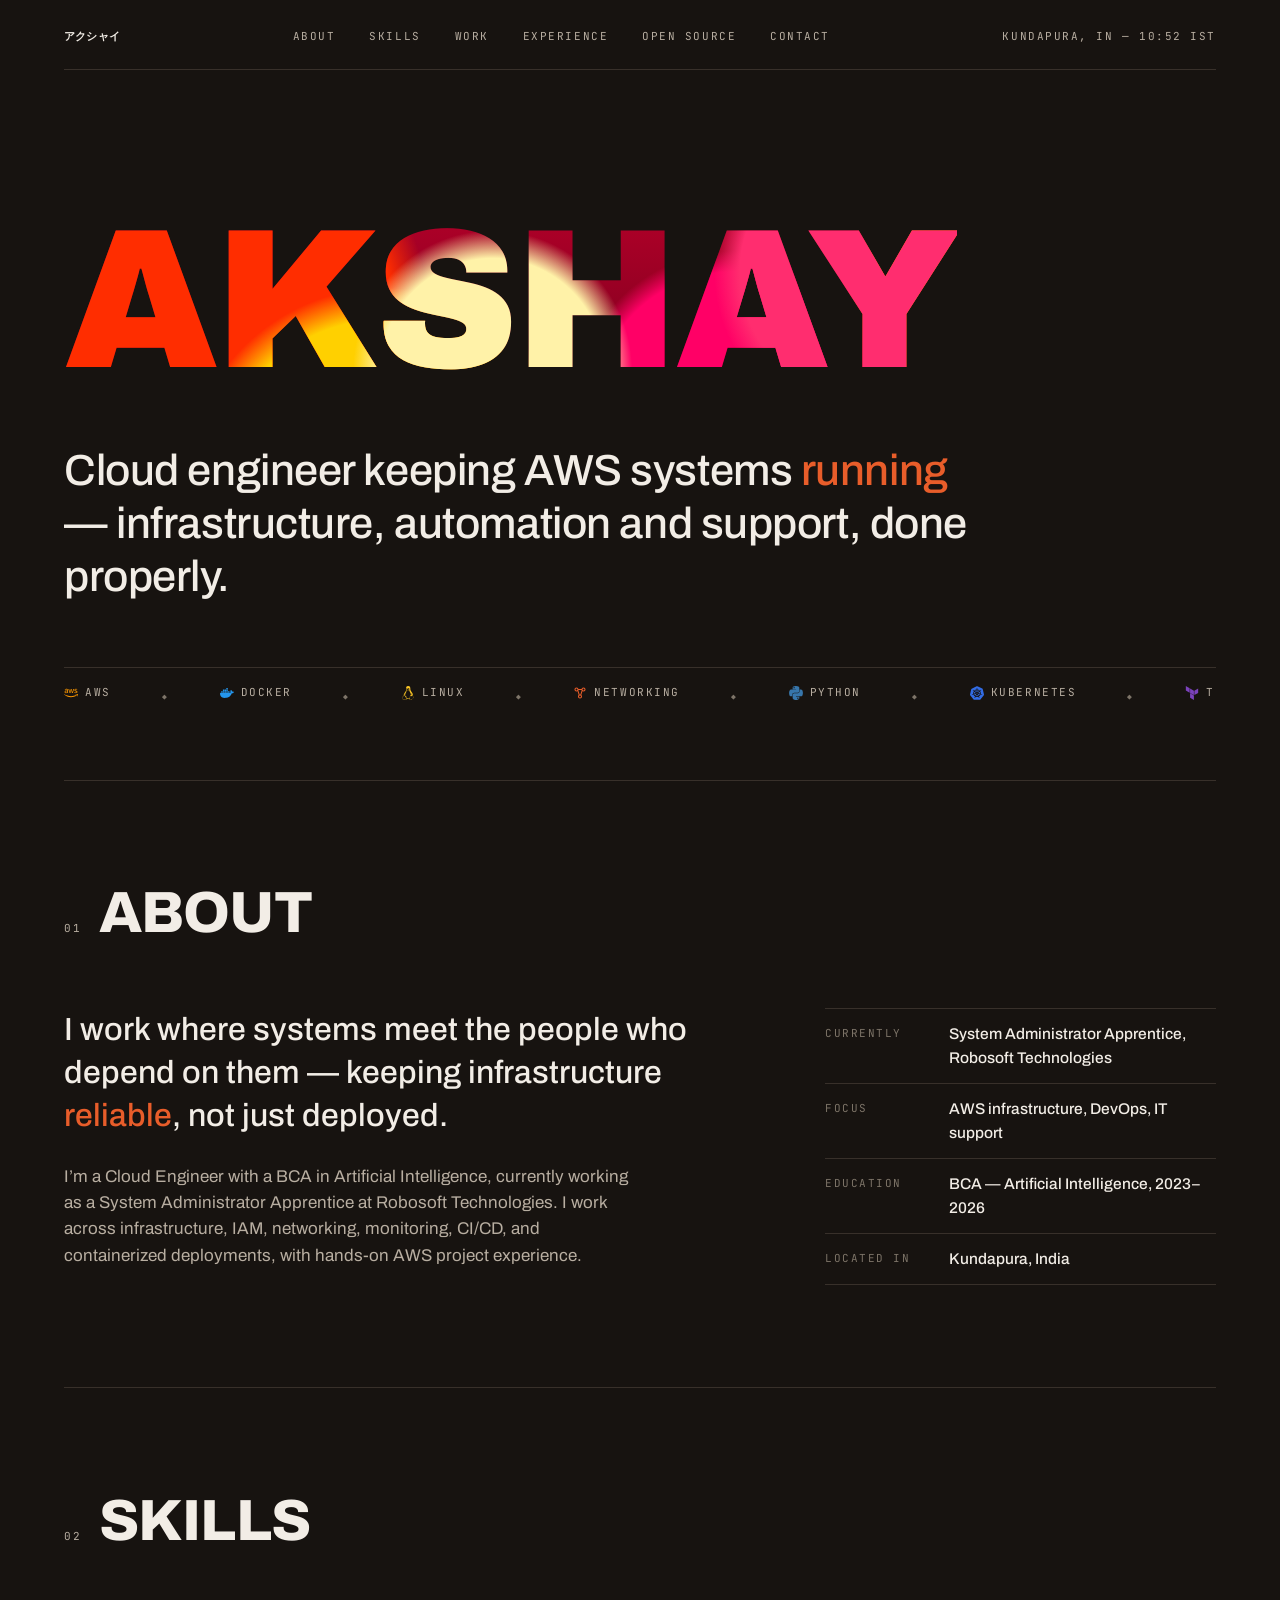
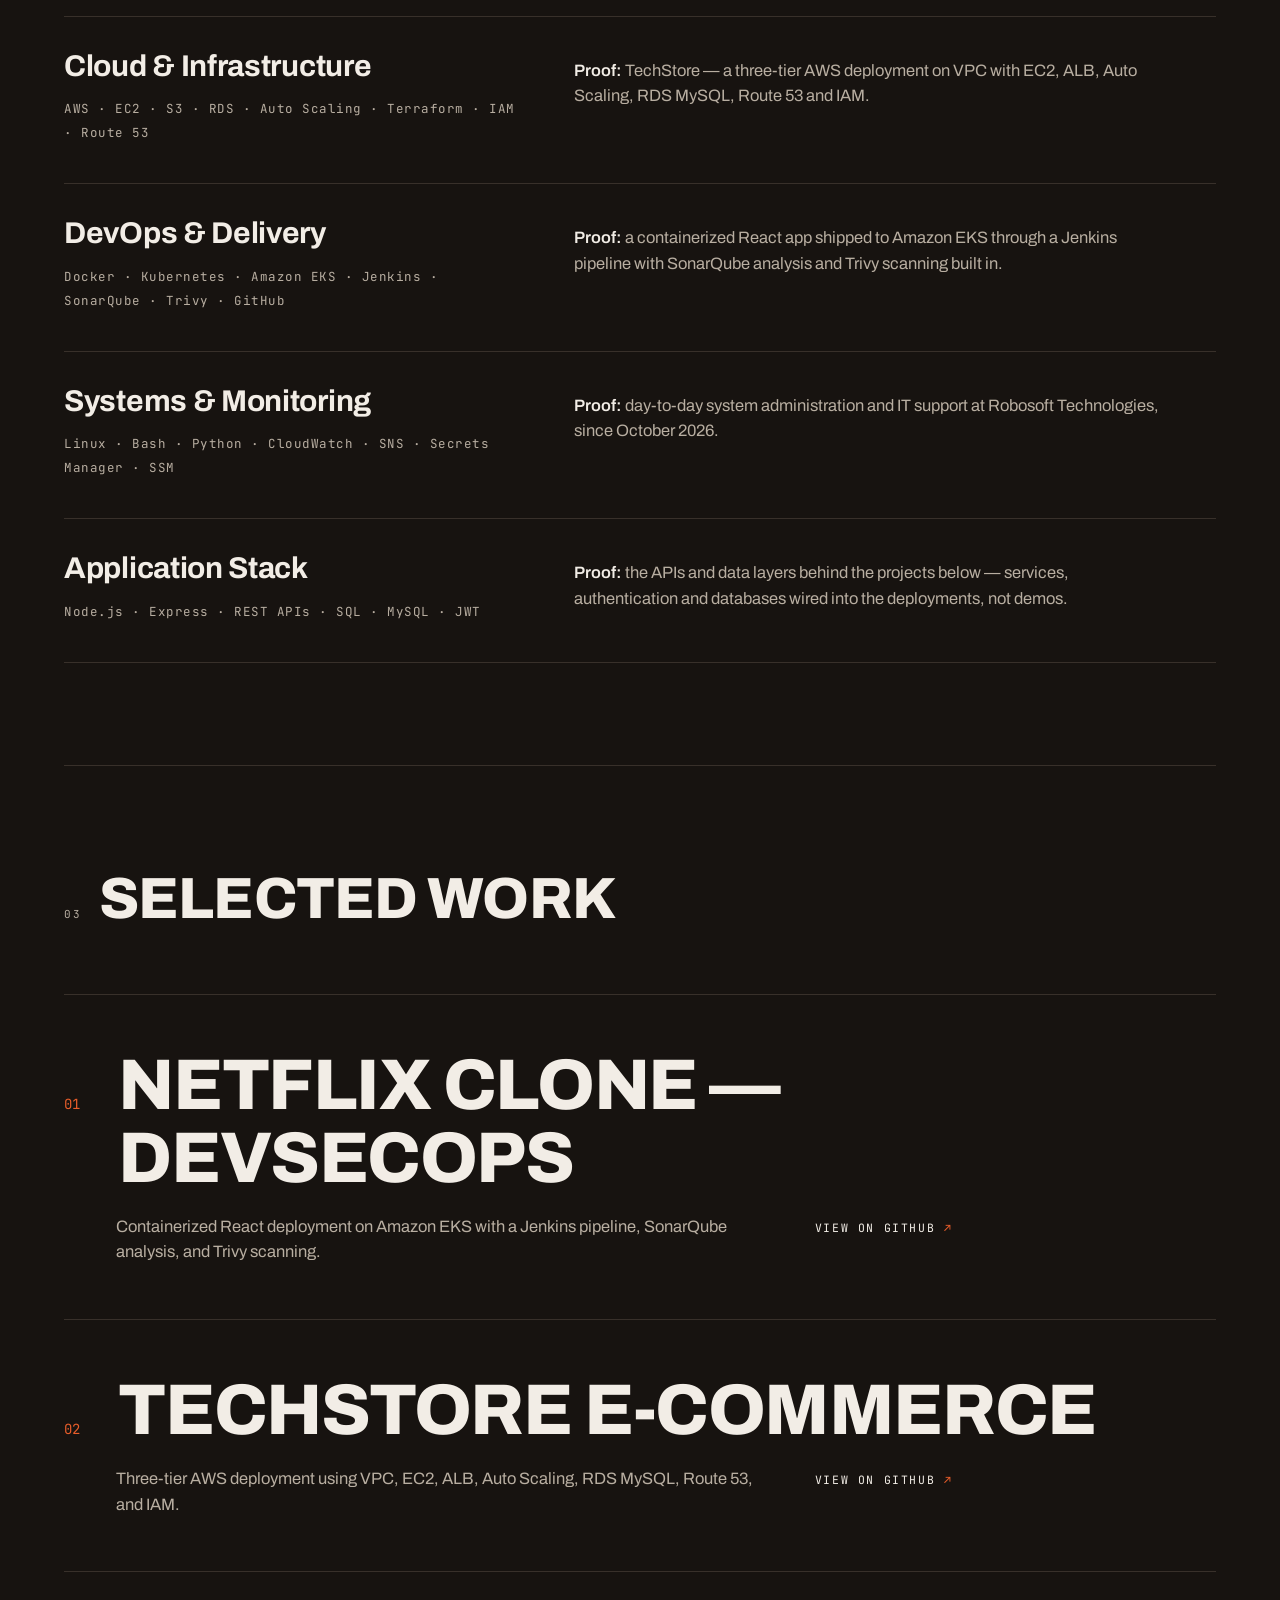
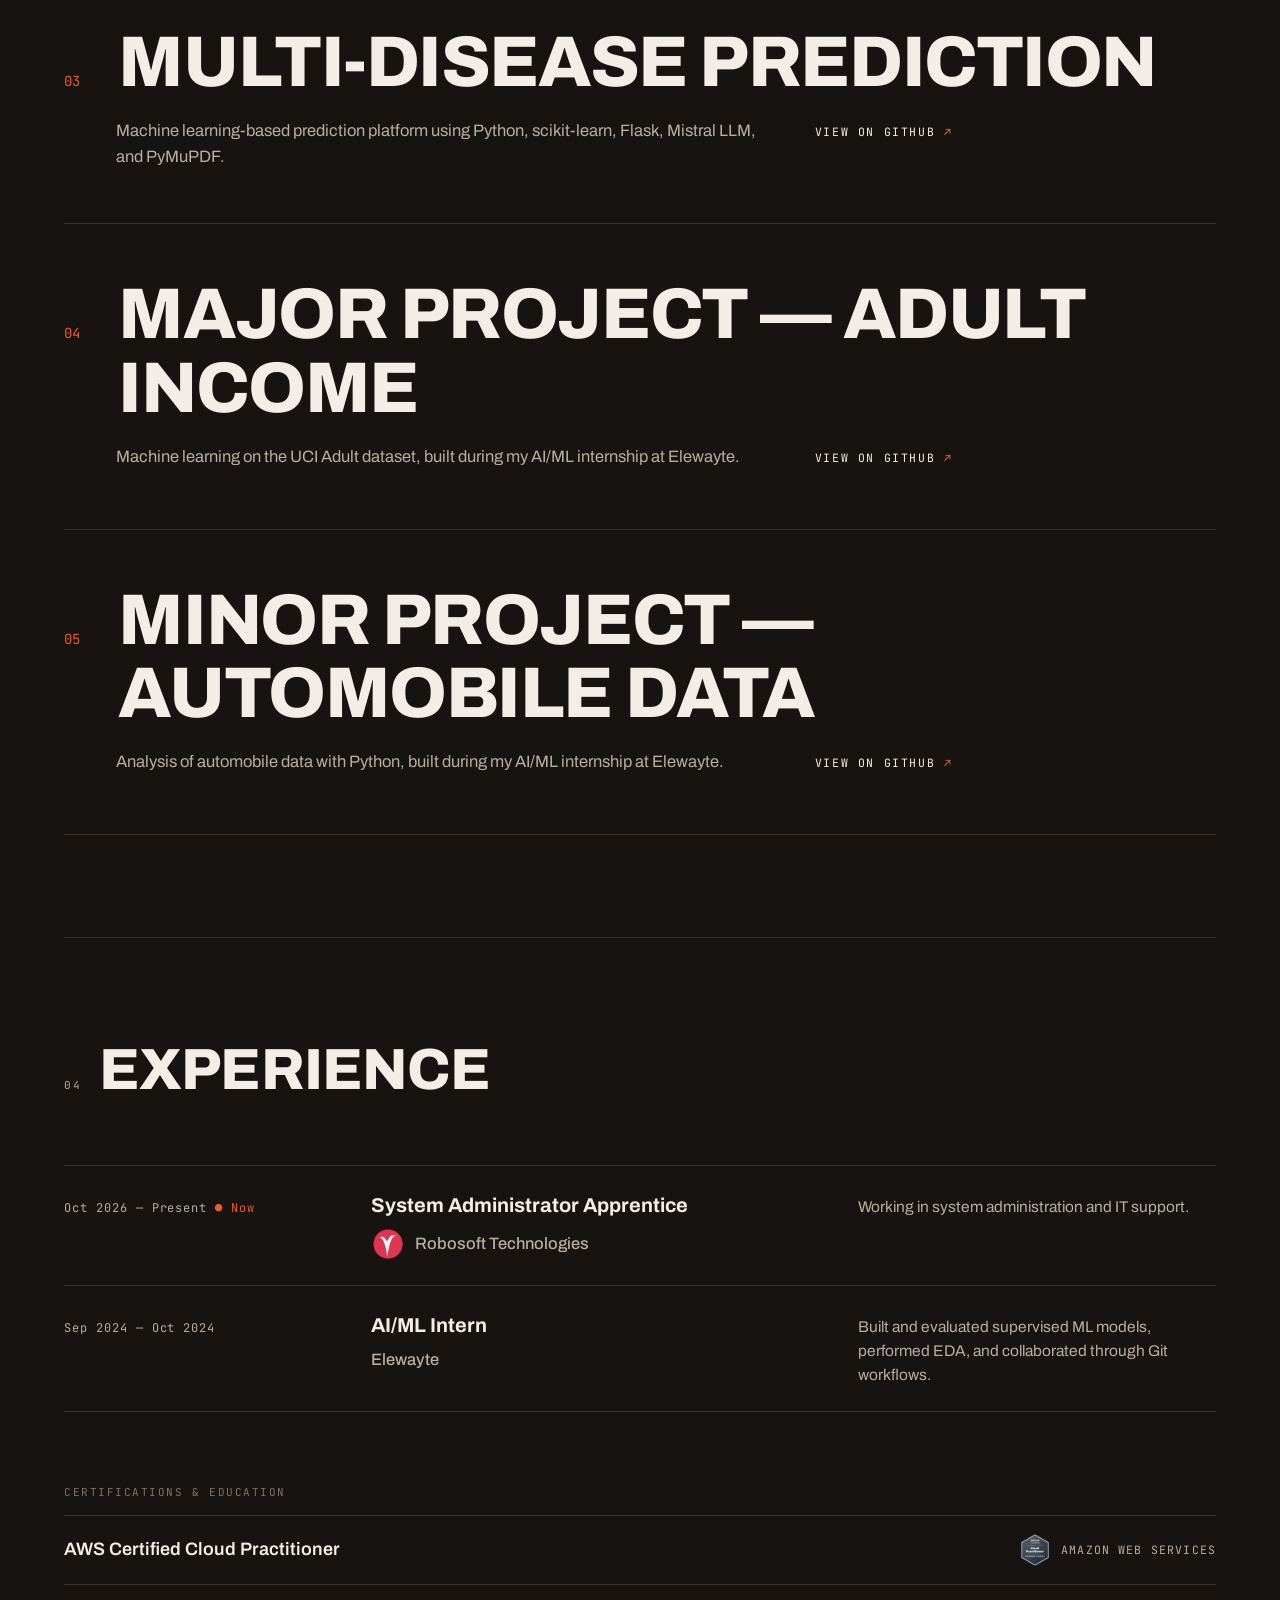
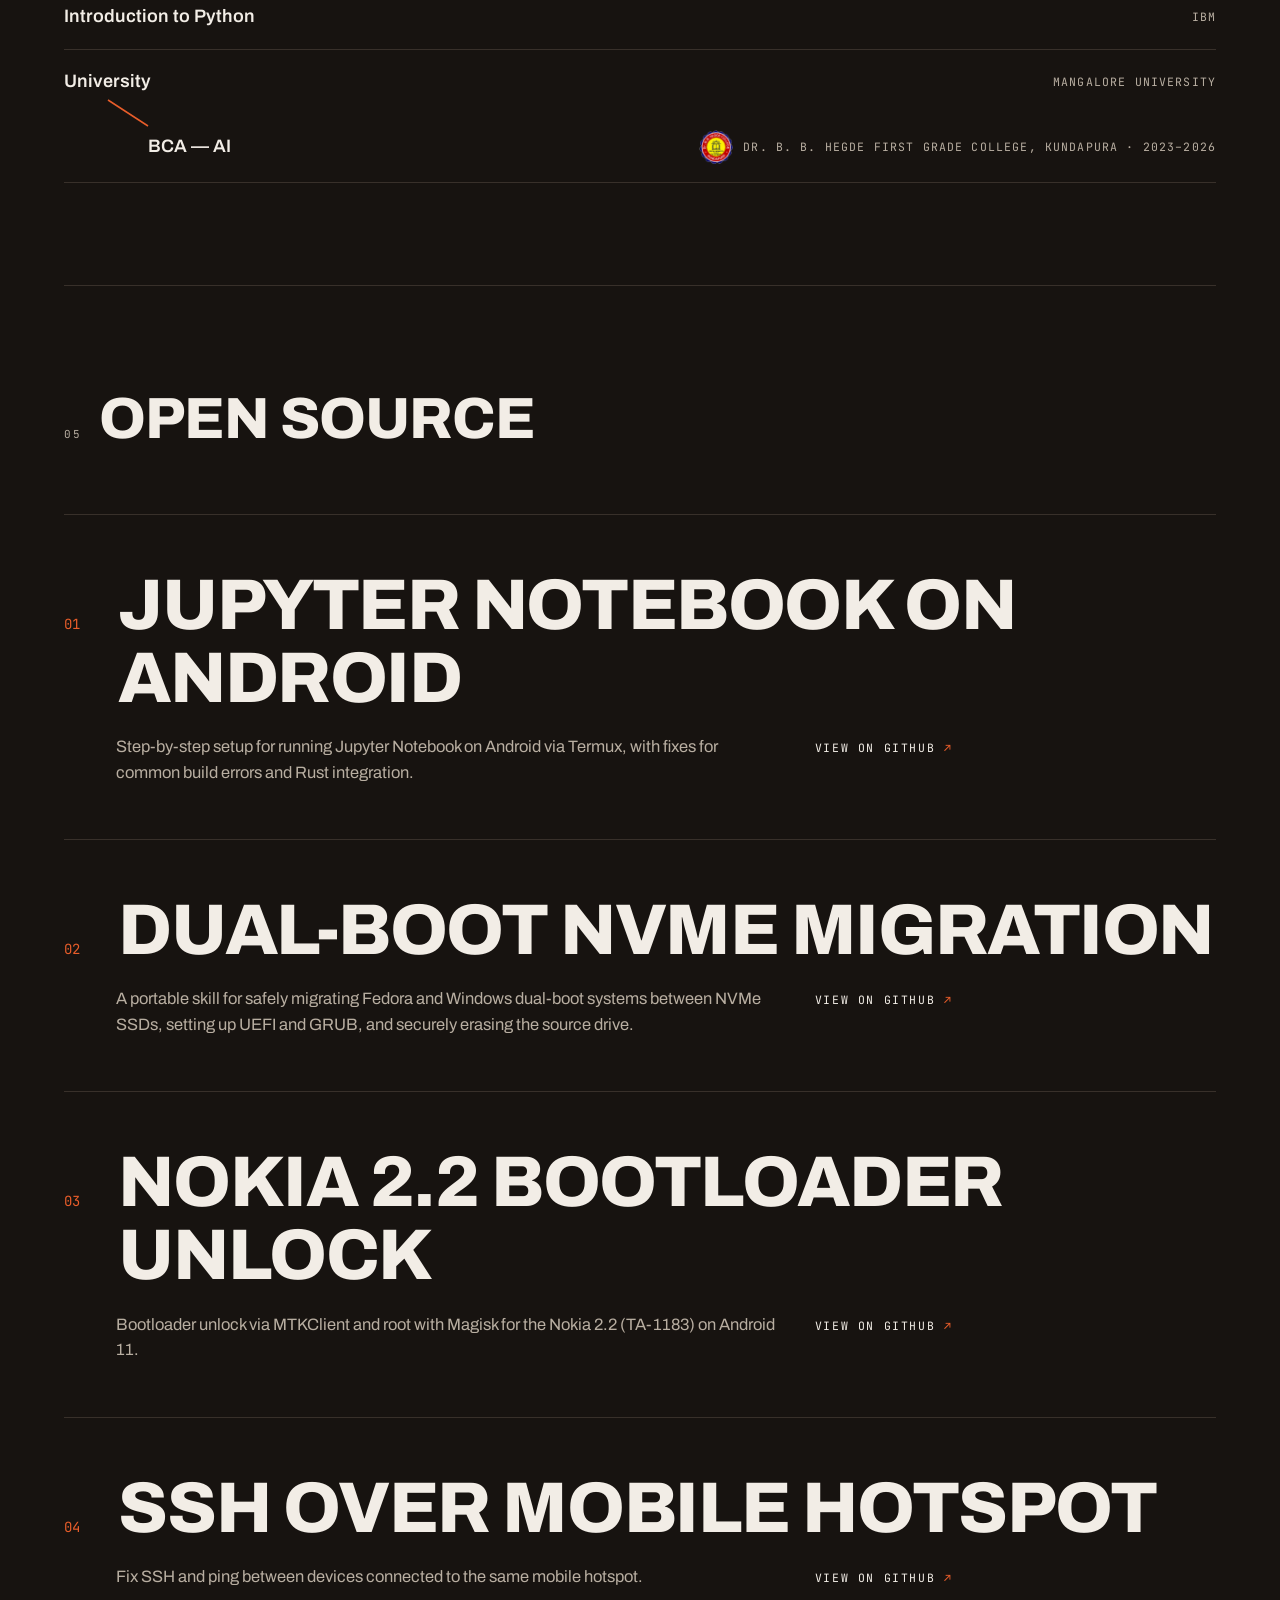
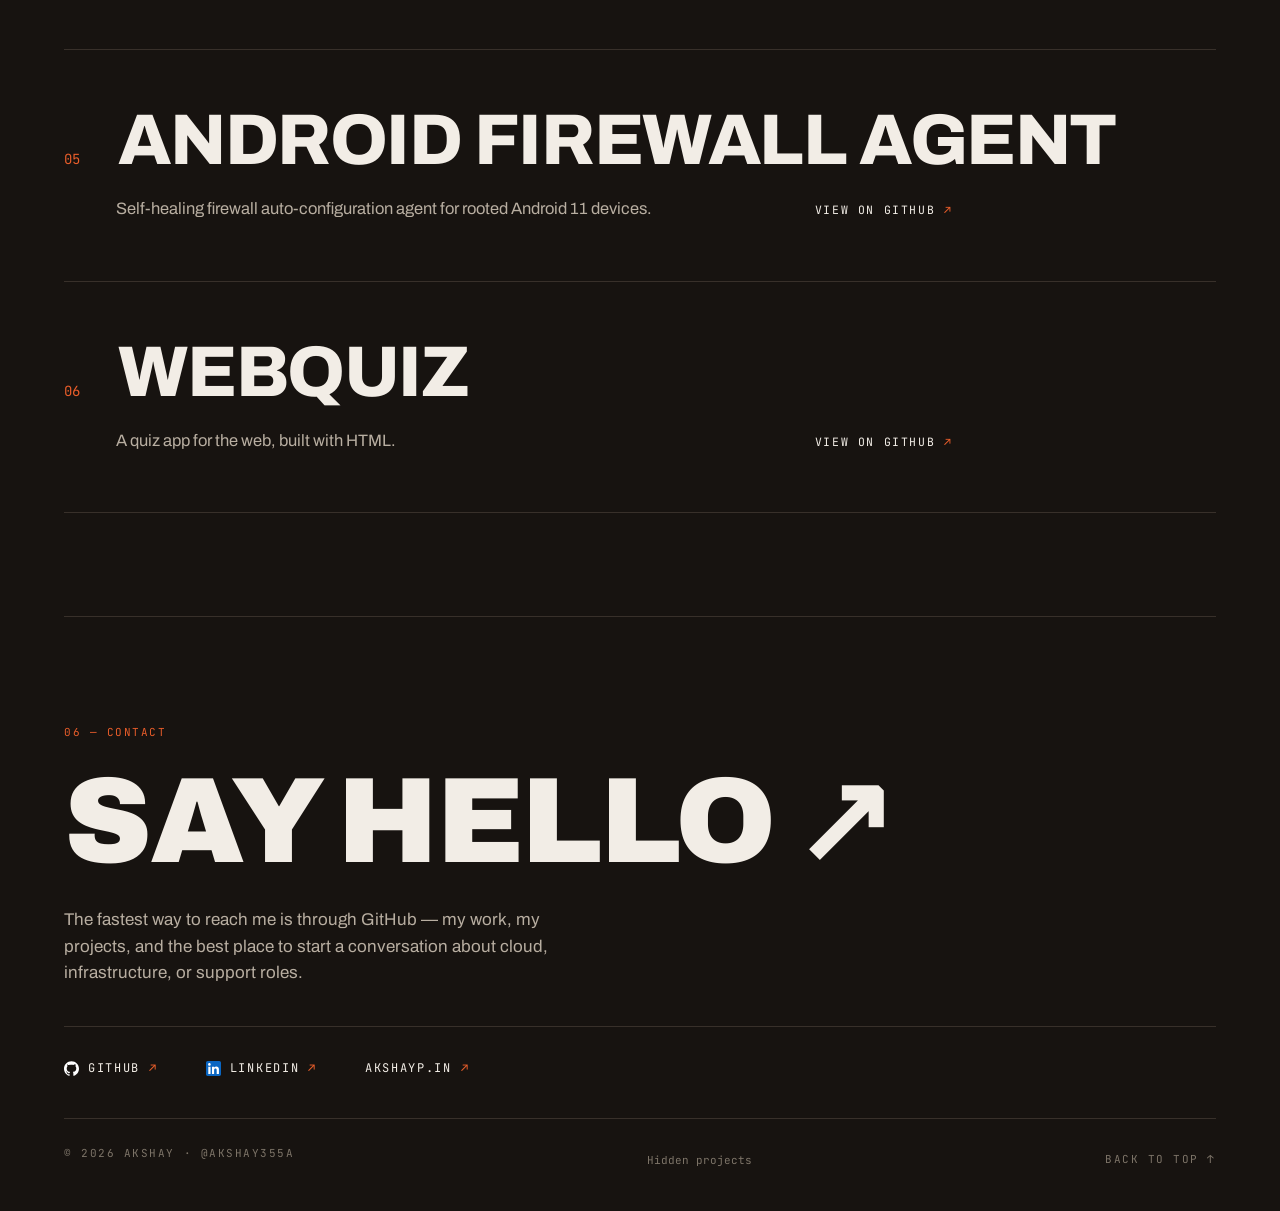
==== commit ca8b29eb: "Education: diagonal pointer from University down to BCA-AI" ====
--- a/index.html
+++ b/index.html
@@ -310,9 +310,16 @@
             <span class="c-name">Introduction to Python</span>
             <span class="c-by">IBM</span>
           </div>
-          <div class="cred-row">
-            <span class="c-name">BCA — Artificial Intelligence</span>
-            <span class="c-by"><img class="org-logo" src="[data-uri]" alt="Dr. B. B. Hegde First Grade College logo" />Dr. B. B. Hegde First Grade College, Kundapura · 2023–2026</span>
+          <div class="cred-row edu-tree">
+            <div class="edu-line">
+              <span class="c-name">University</span>
+              <span class="c-by">Mangalore University</span>
+            </div>
+            <svg class="edu-link" width="48" height="30" viewBox="0 0 48 30" aria-hidden="true"><line x1="4" y1="2" x2="44" y2="28" stroke="currentColor" stroke-width="1.5"/></svg>
+            <div class="edu-line edu-child">
+              <span class="c-name">BCA — AI</span>
+              <span class="c-by"><img class="org-logo" src="[data-uri]" alt="Dr. B. B. Hegde First Grade College logo" />Dr. B. B. Hegde First Grade College, Kundapura · 2023–2026</span>
+            </div>
           </div>
         </div>
       </section>
--- a/css/style.css
+++ b/css/style.css
@@ -293,6 +293,10 @@
       }
       .cred-row .c-name { font-size: 18px; font-weight: 600; }
   .cred-badge { width: 32px; height: 32px; flex: none; }
+      .edu-tree { display: block; }
+      .edu-line { display: flex; justify-content: space-between; align-items: center; gap: 18px; flex-wrap: wrap; }
+      .edu-link { display: block; color: var(--accent); margin: 2px 0 2px 40px; }
+      .edu-child { padding-left: 84px; }
       .cred-row .c-by { display: flex; align-items: center; gap: 10px; font-family: var(--mono); font-size: 11.5px; letter-spacing: 0.1em; text-transform: uppercase; color: var(--ink-dim); text-align: right; }
 
       /* ---------- contact / footer ---------- */
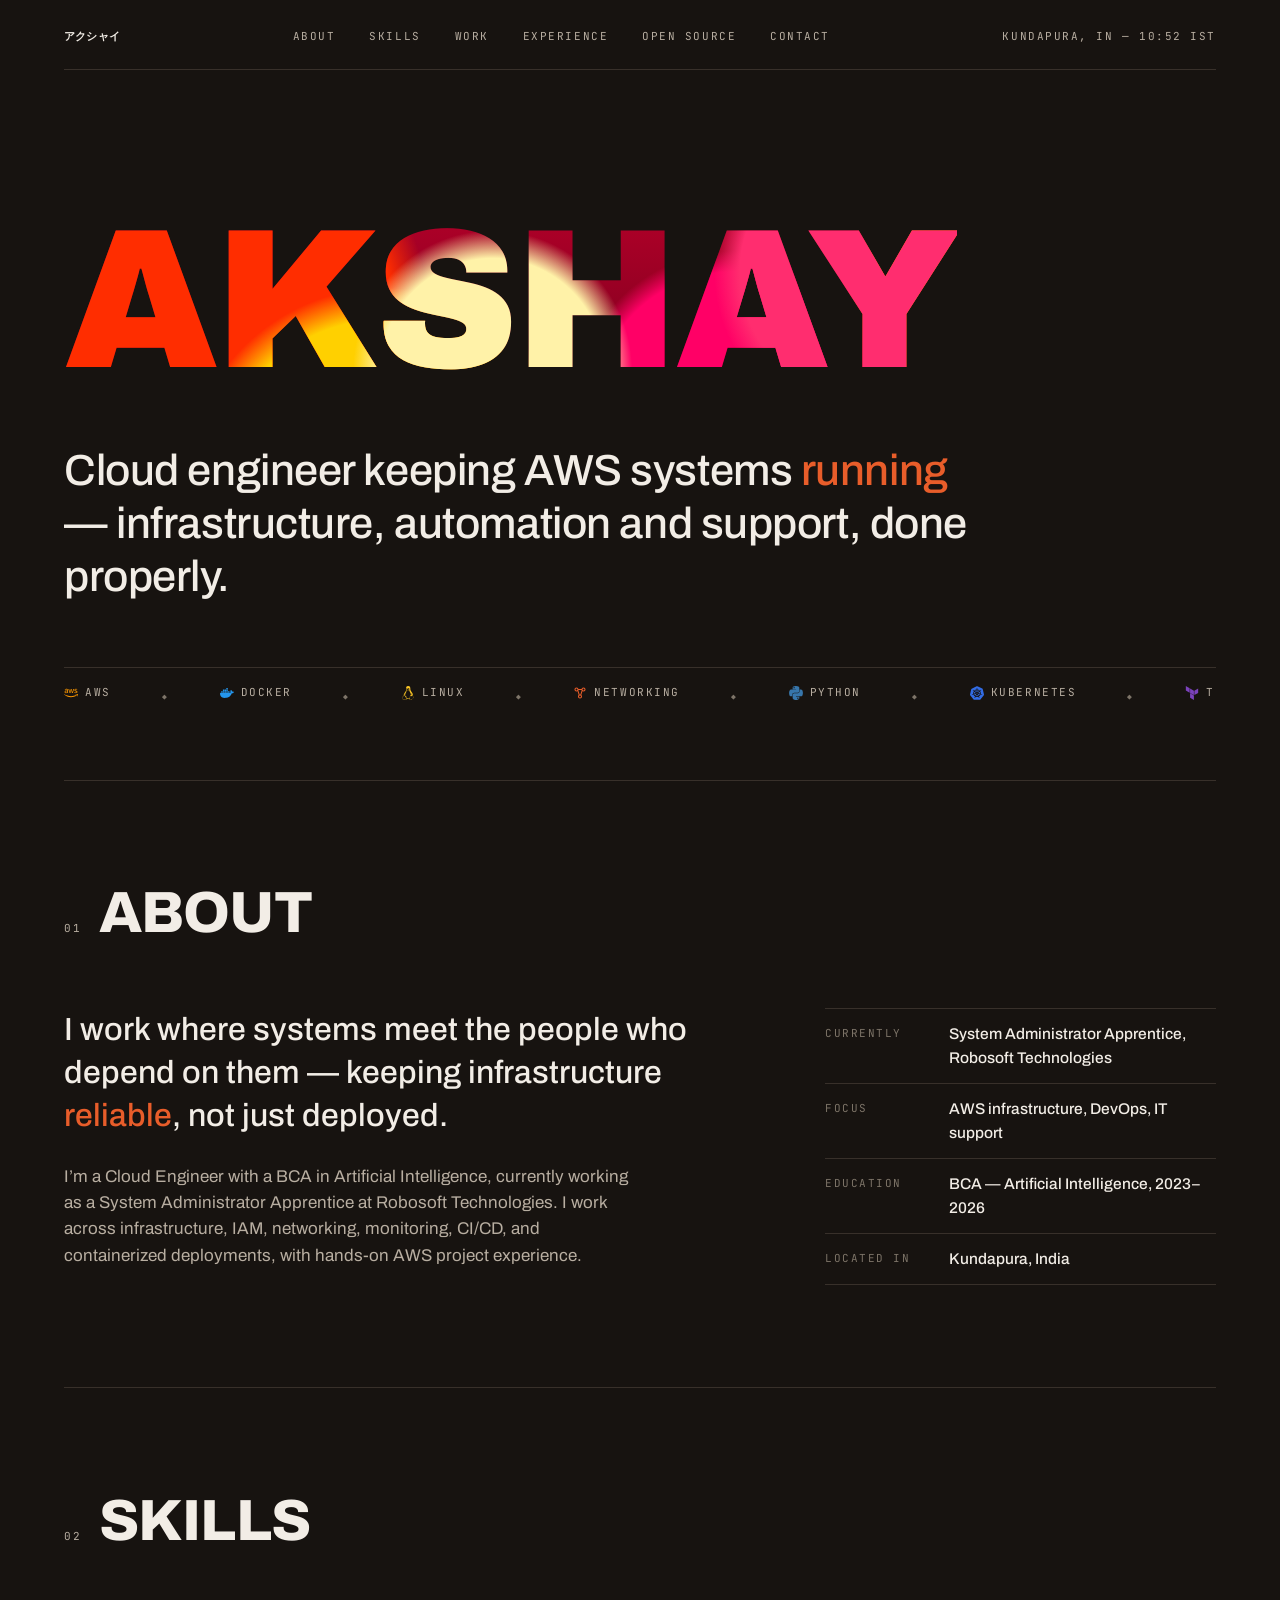
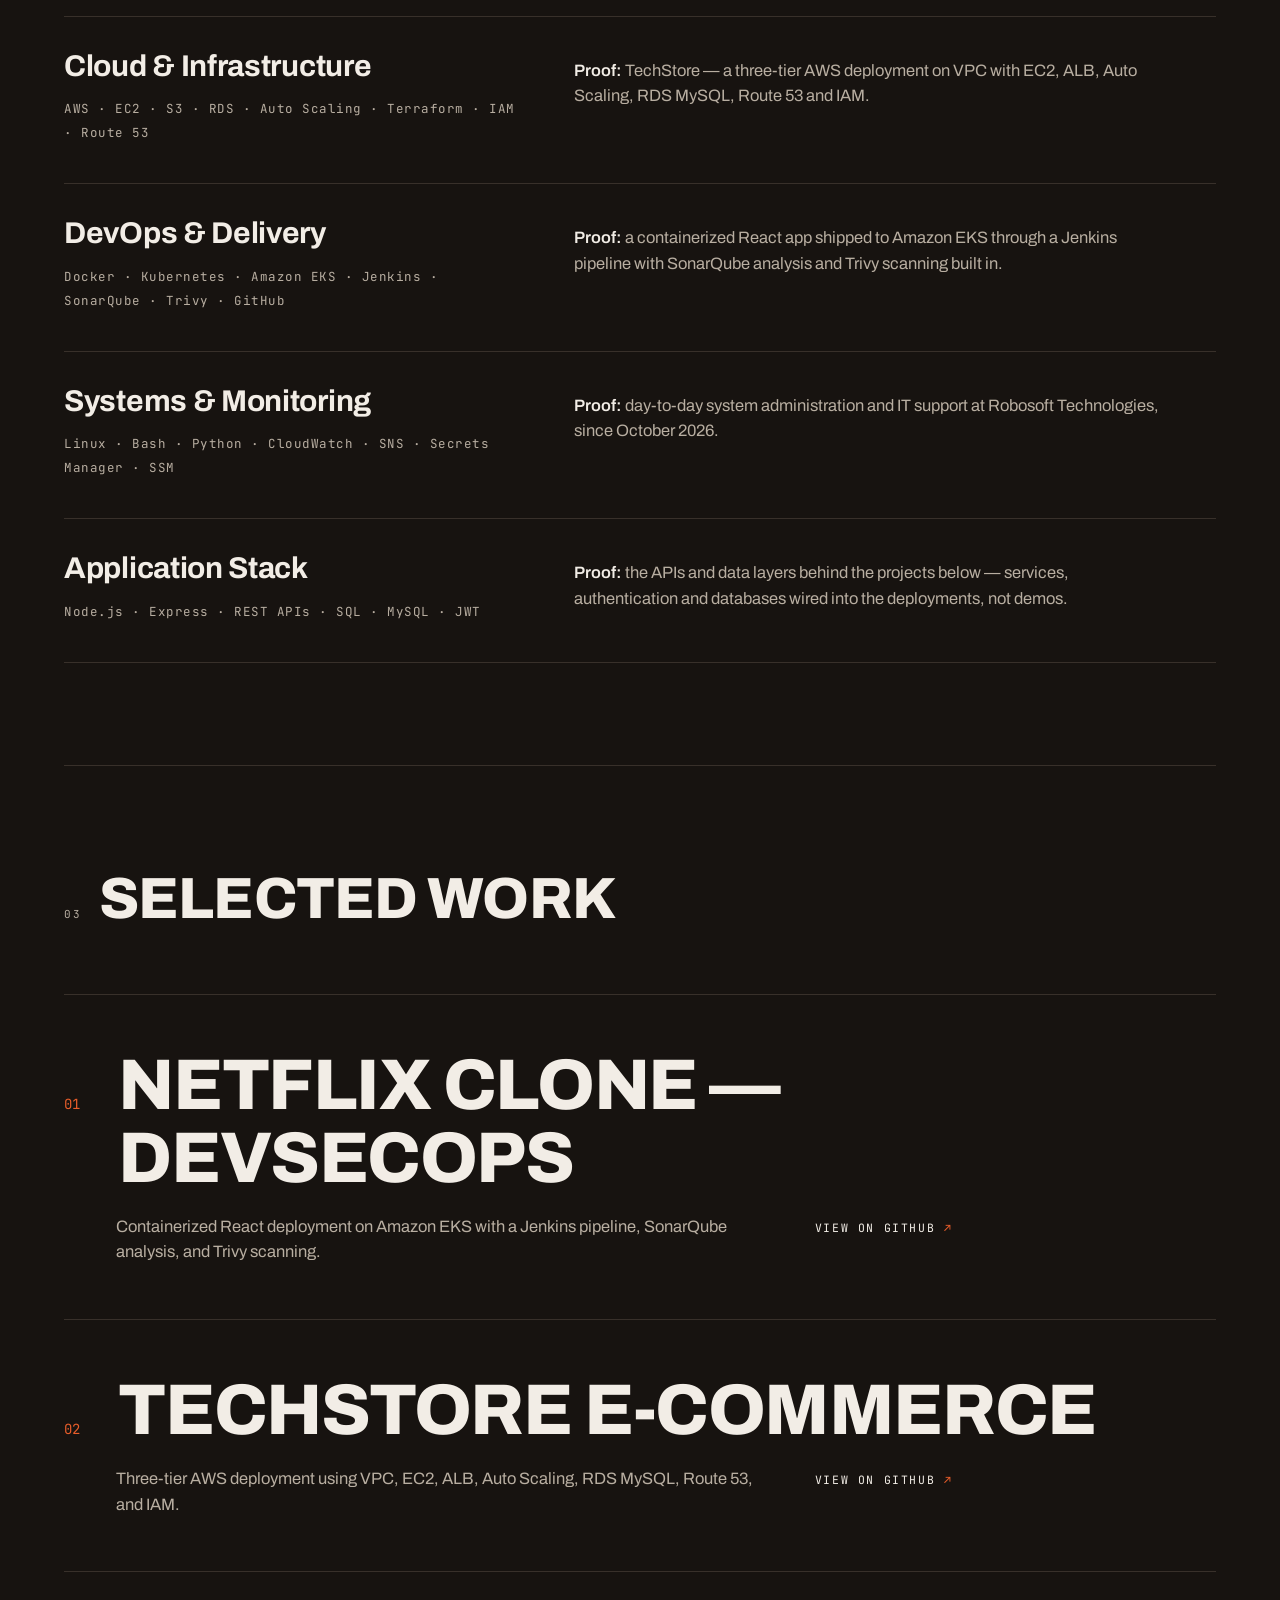
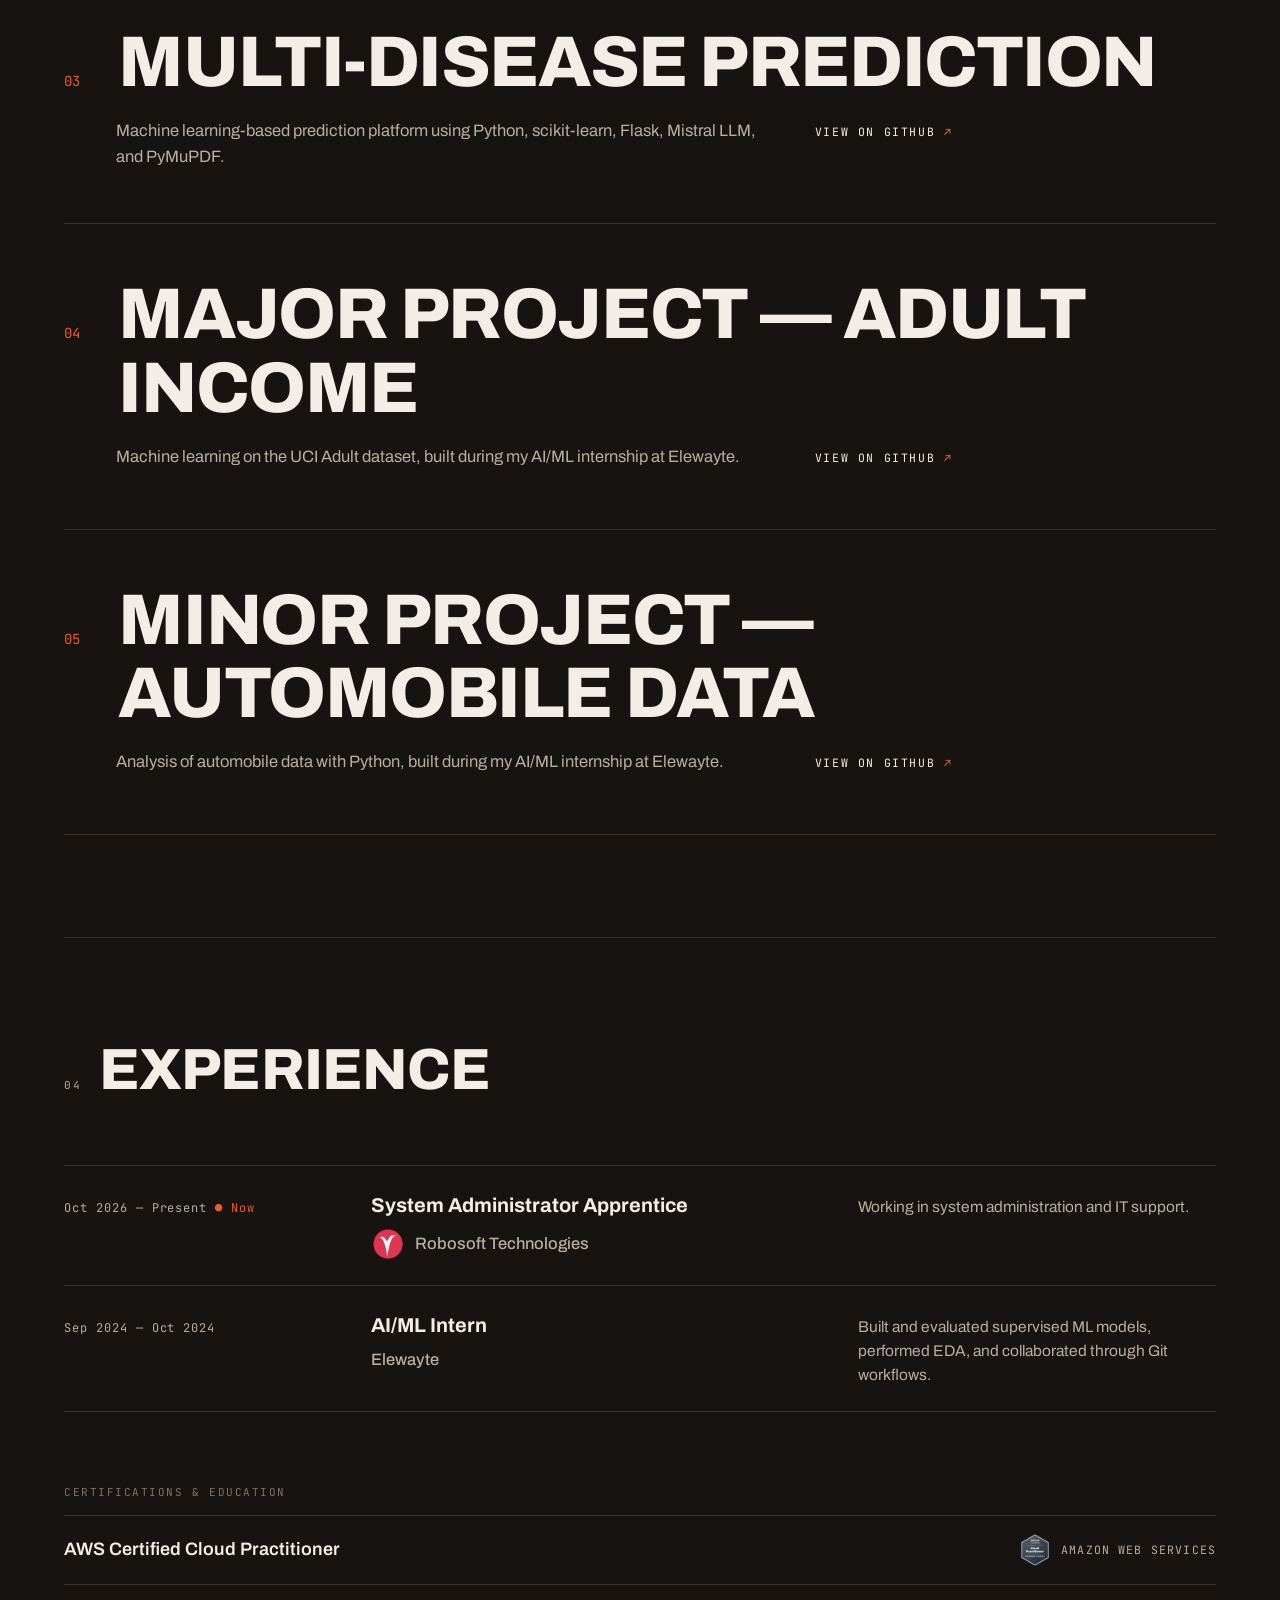
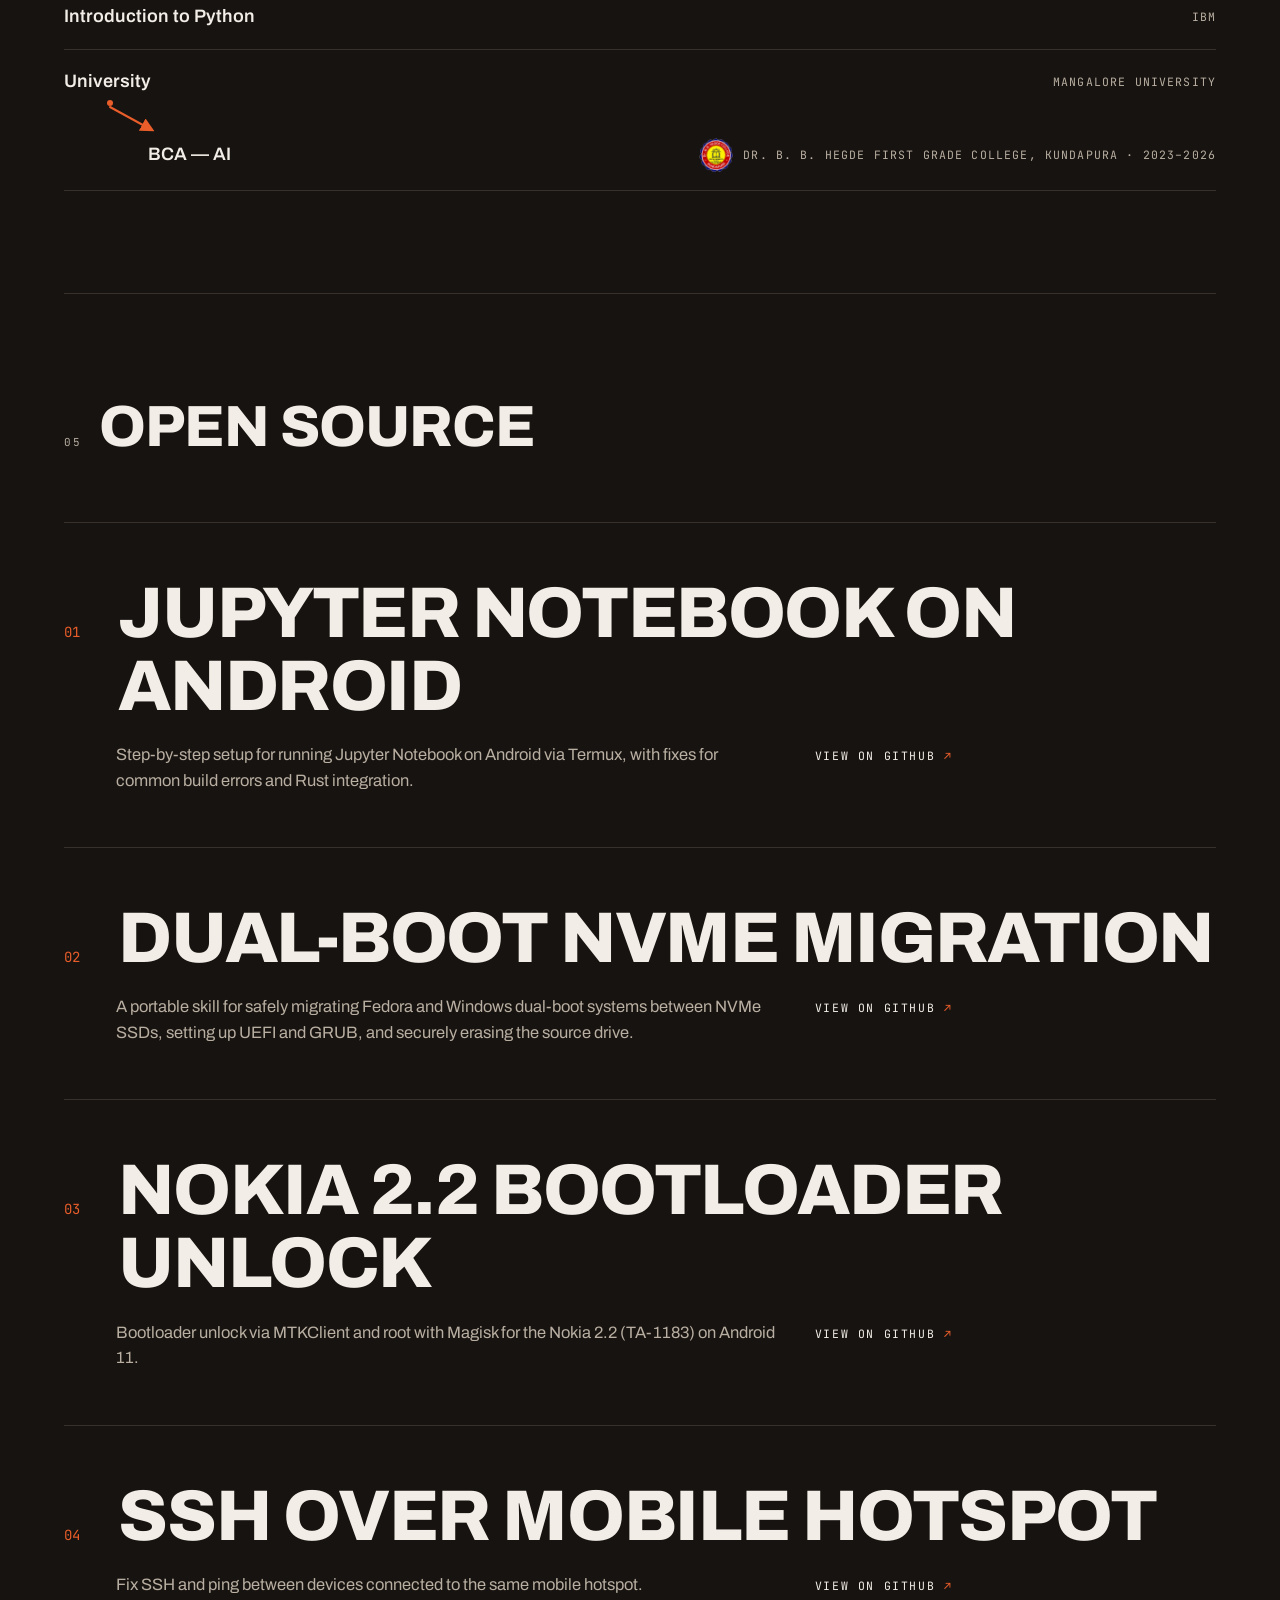
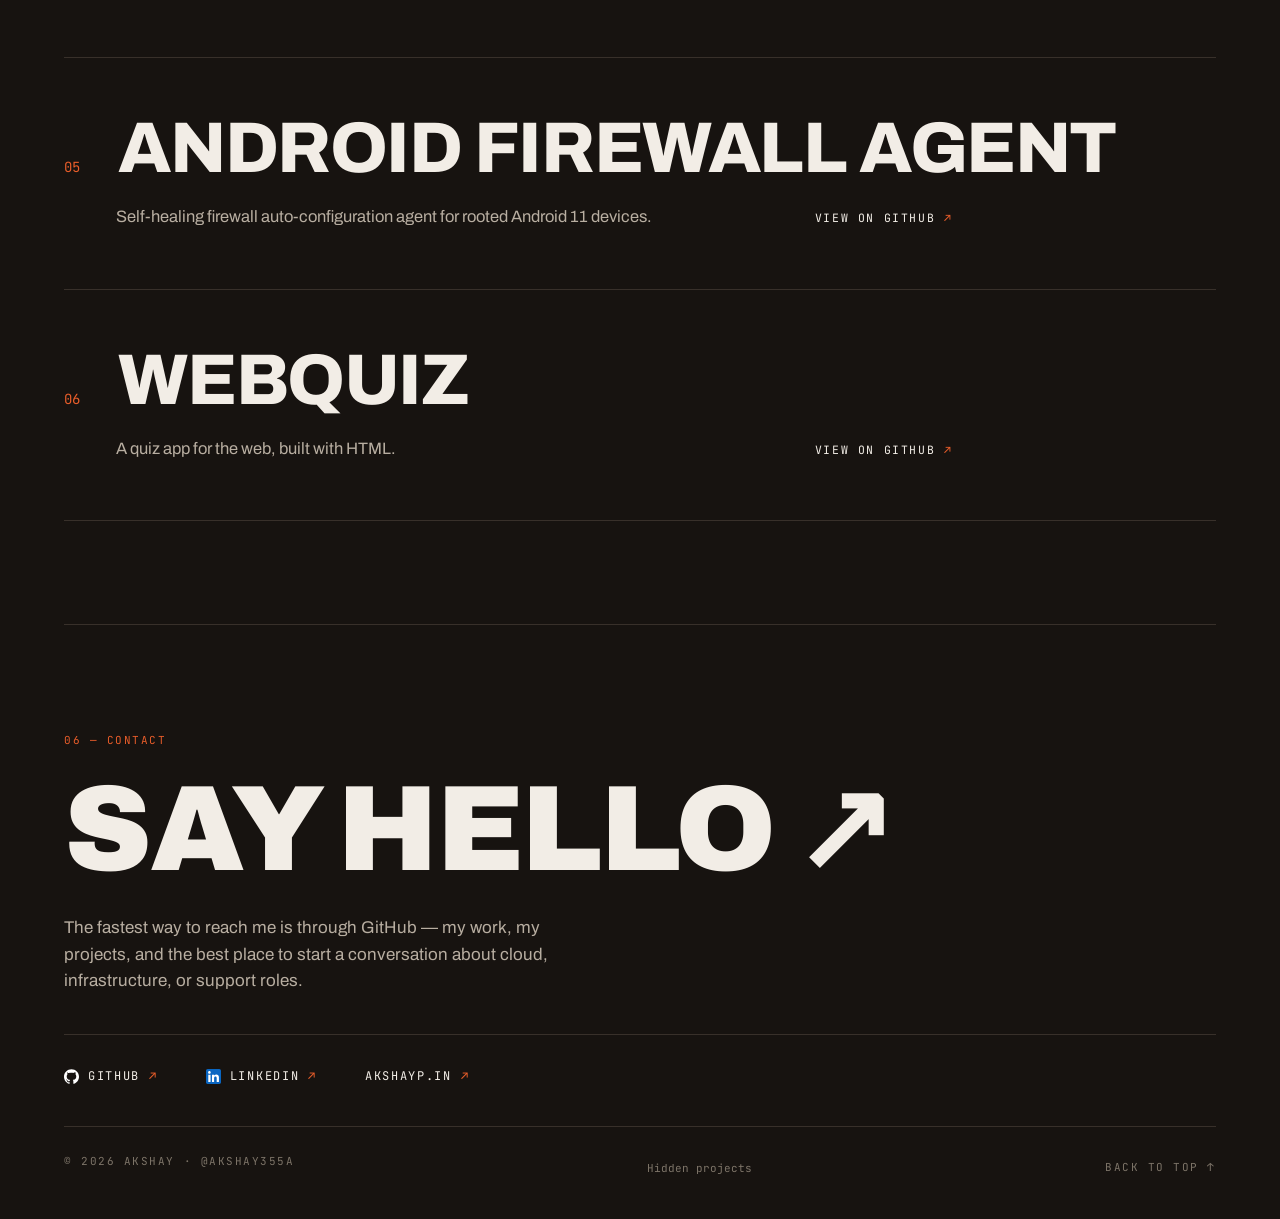
==== commit 63e075e6: "Education: cooler pointer - dot, thicker line, arrowhead" ====
--- a/index.html
+++ b/index.html
@@ -315,7 +315,7 @@
               <span class="c-name">University</span>
               <span class="c-by">Mangalore University</span>
             </div>
-            <svg class="edu-link" width="48" height="30" viewBox="0 0 48 30" aria-hidden="true"><line x1="4" y1="2" x2="44" y2="28" stroke="currentColor" stroke-width="1.5"/></svg>
+            <svg class="edu-link" width="56" height="38" viewBox="0 0 56 38" aria-hidden="true"><defs><marker id="edu-arrowhead" viewBox="0 0 10 10" refX="8" refY="5" markerWidth="7" markerHeight="7" orient="auto-start-reverse"><path d="M0,0 L10,5 L0,10 z" fill="currentColor"/></marker></defs><circle cx="6" cy="5" r="3" fill="currentColor"/><line x1="6" y1="9" x2="48" y2="32" stroke="currentColor" stroke-width="2" stroke-linecap="round" marker-end="url(#edu-arrowhead)"/></svg>
             <div class="edu-line edu-child">
               <span class="c-name">BCA — AI</span>
               <span class="c-by"><img class="org-logo" src="[data-uri]" alt="Dr. B. B. Hegde First Grade College logo" />Dr. B. B. Hegde First Grade College, Kundapura · 2023–2026</span>
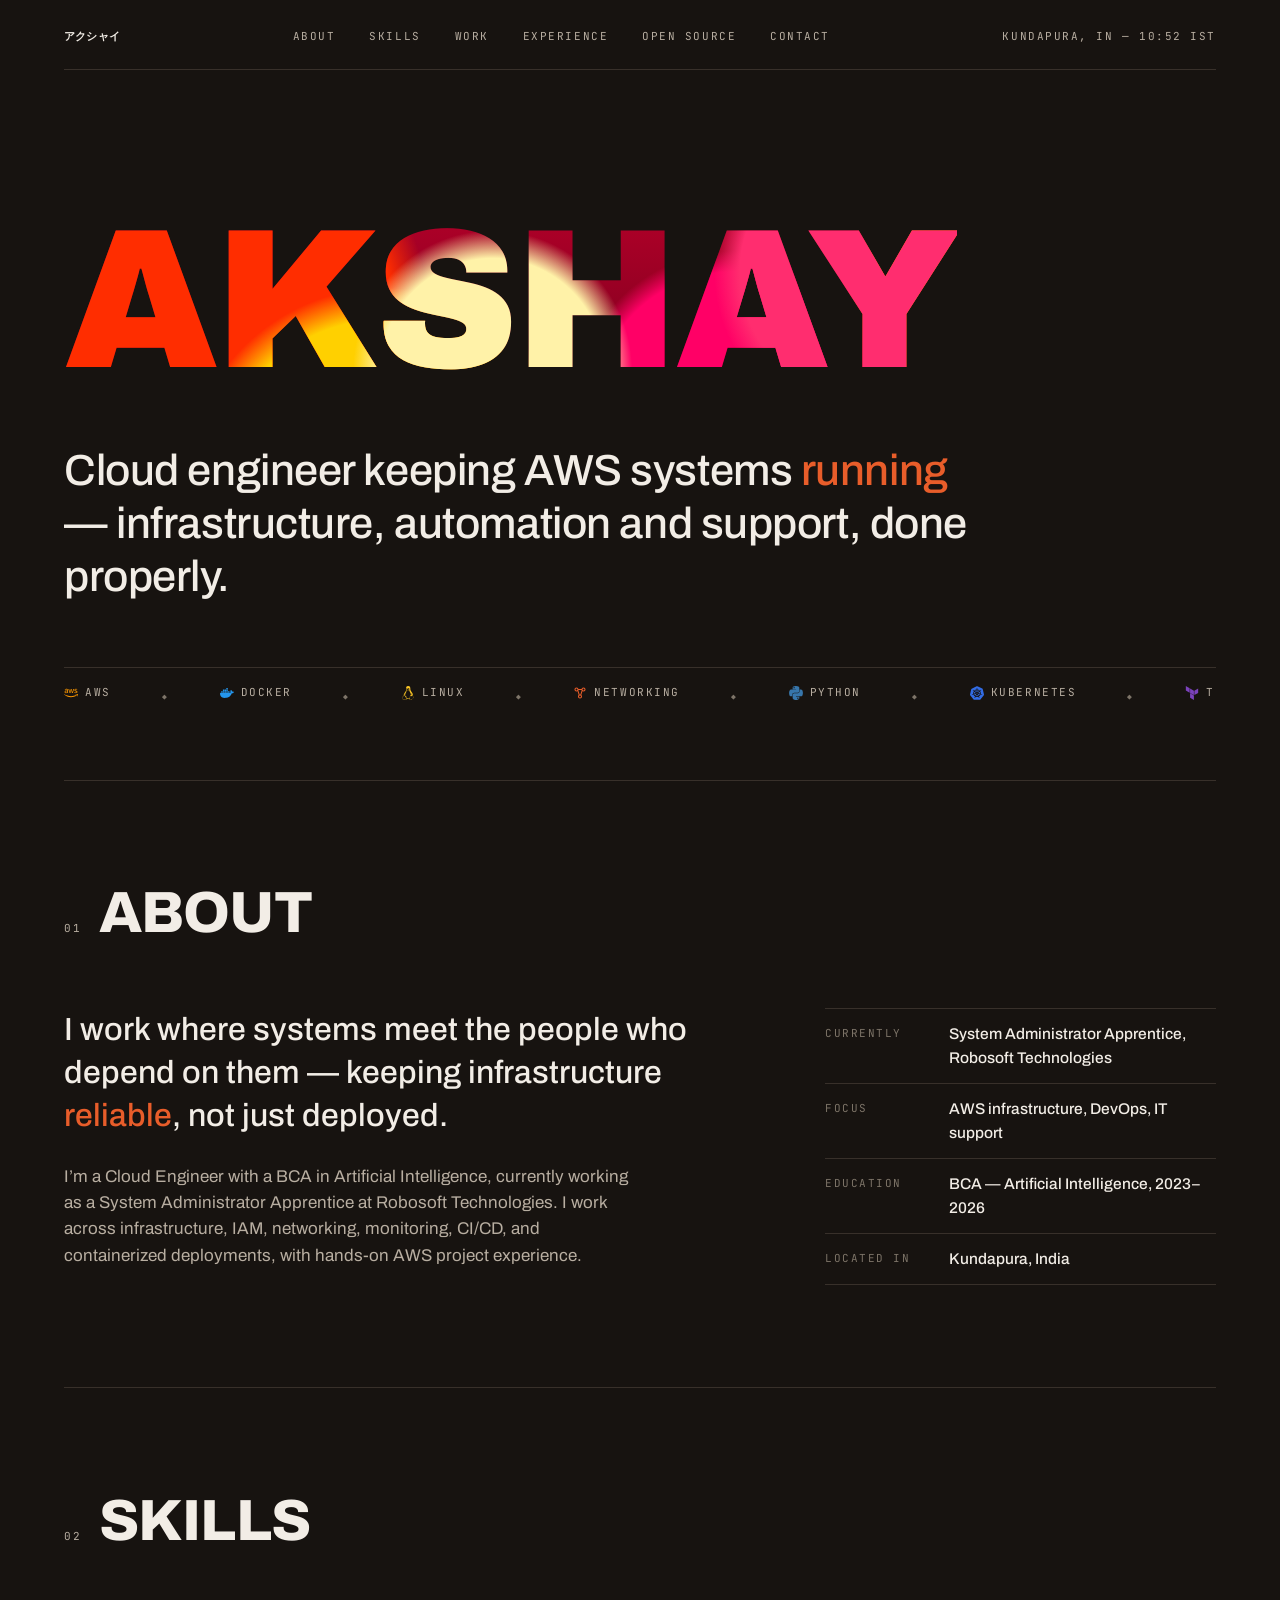
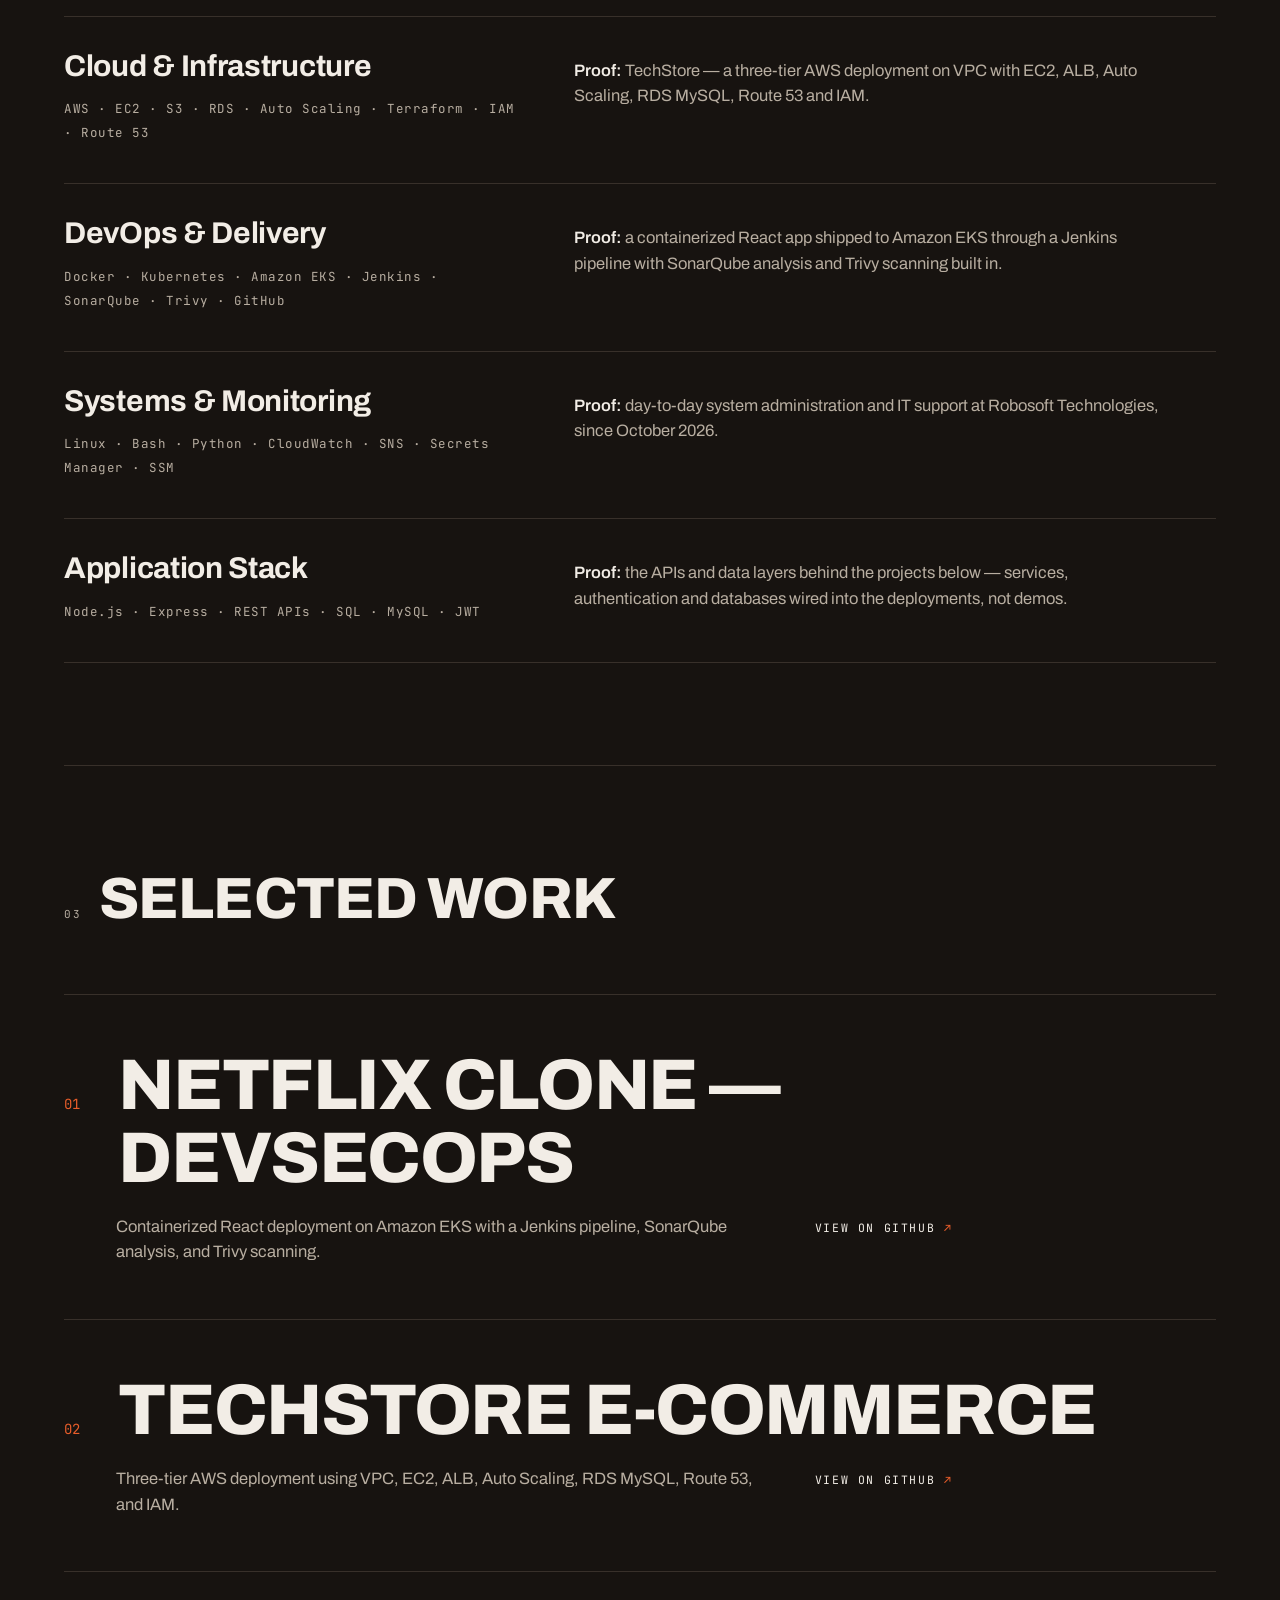
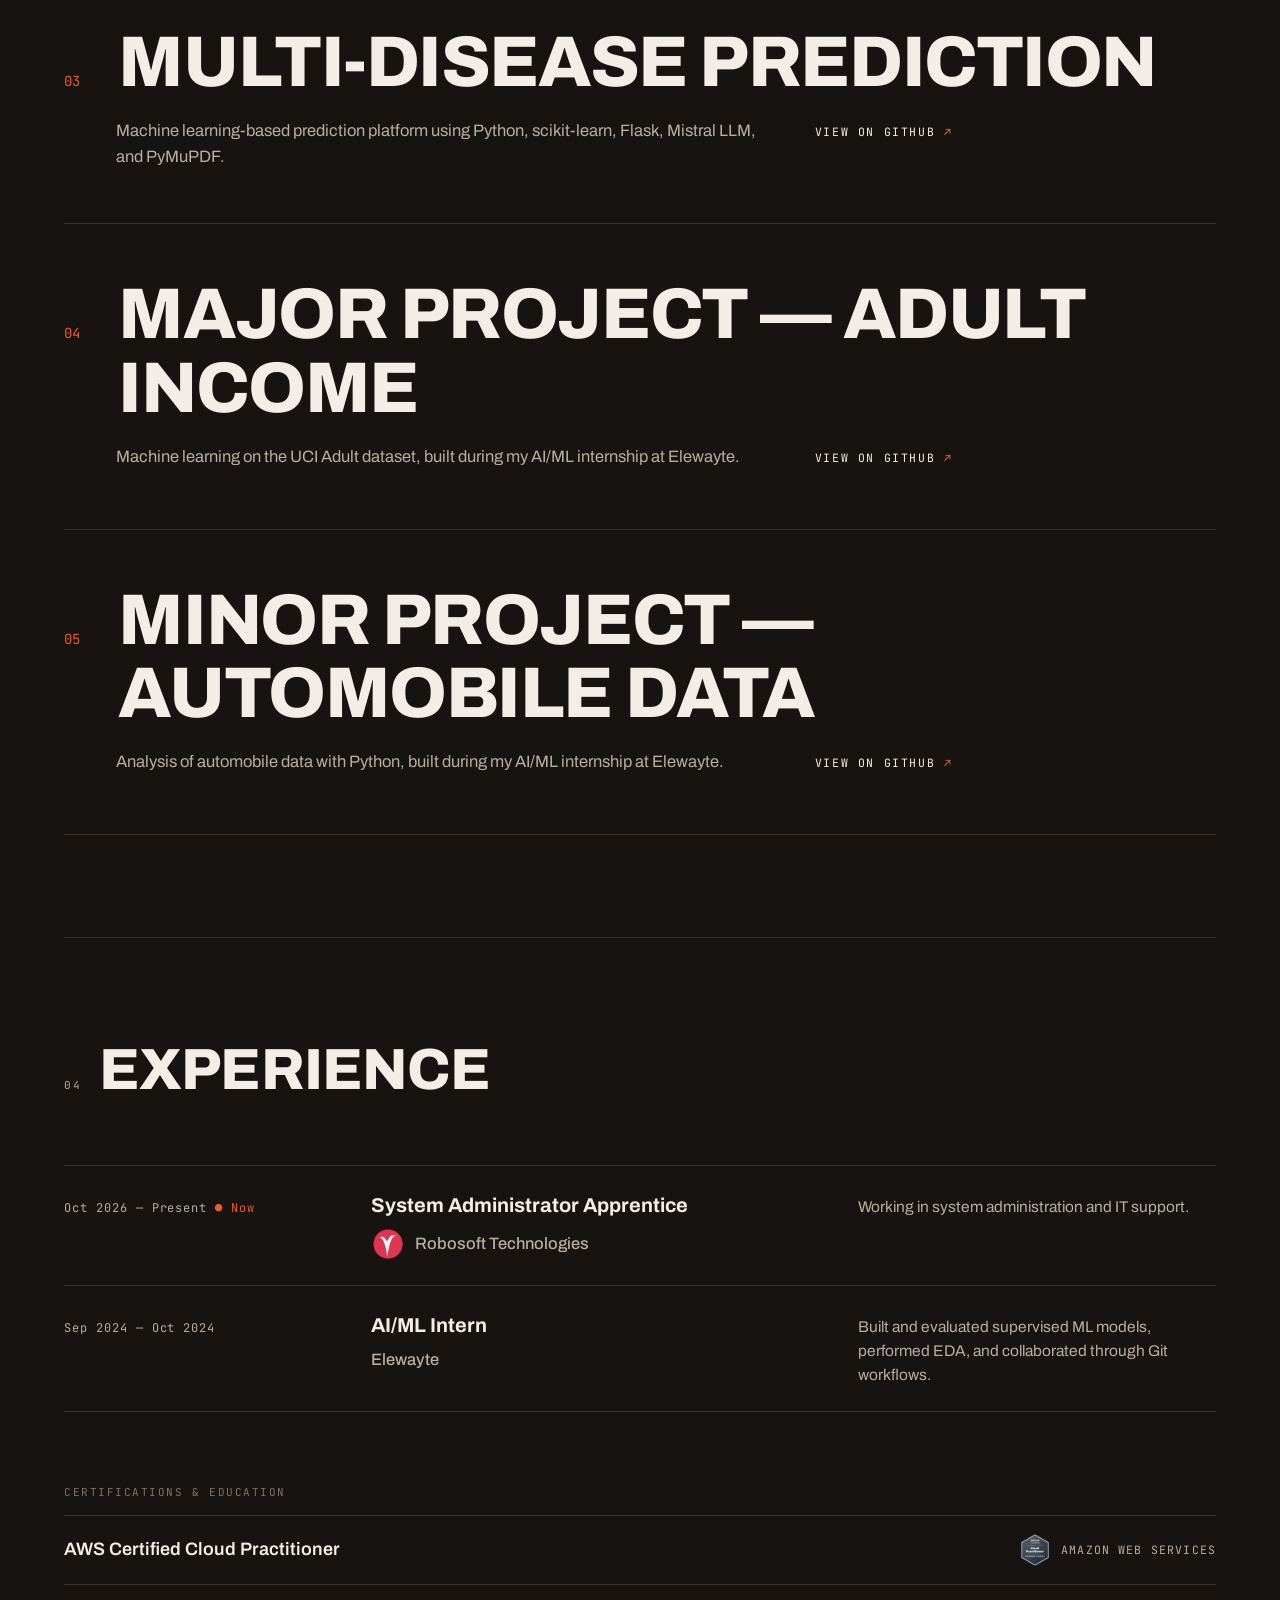
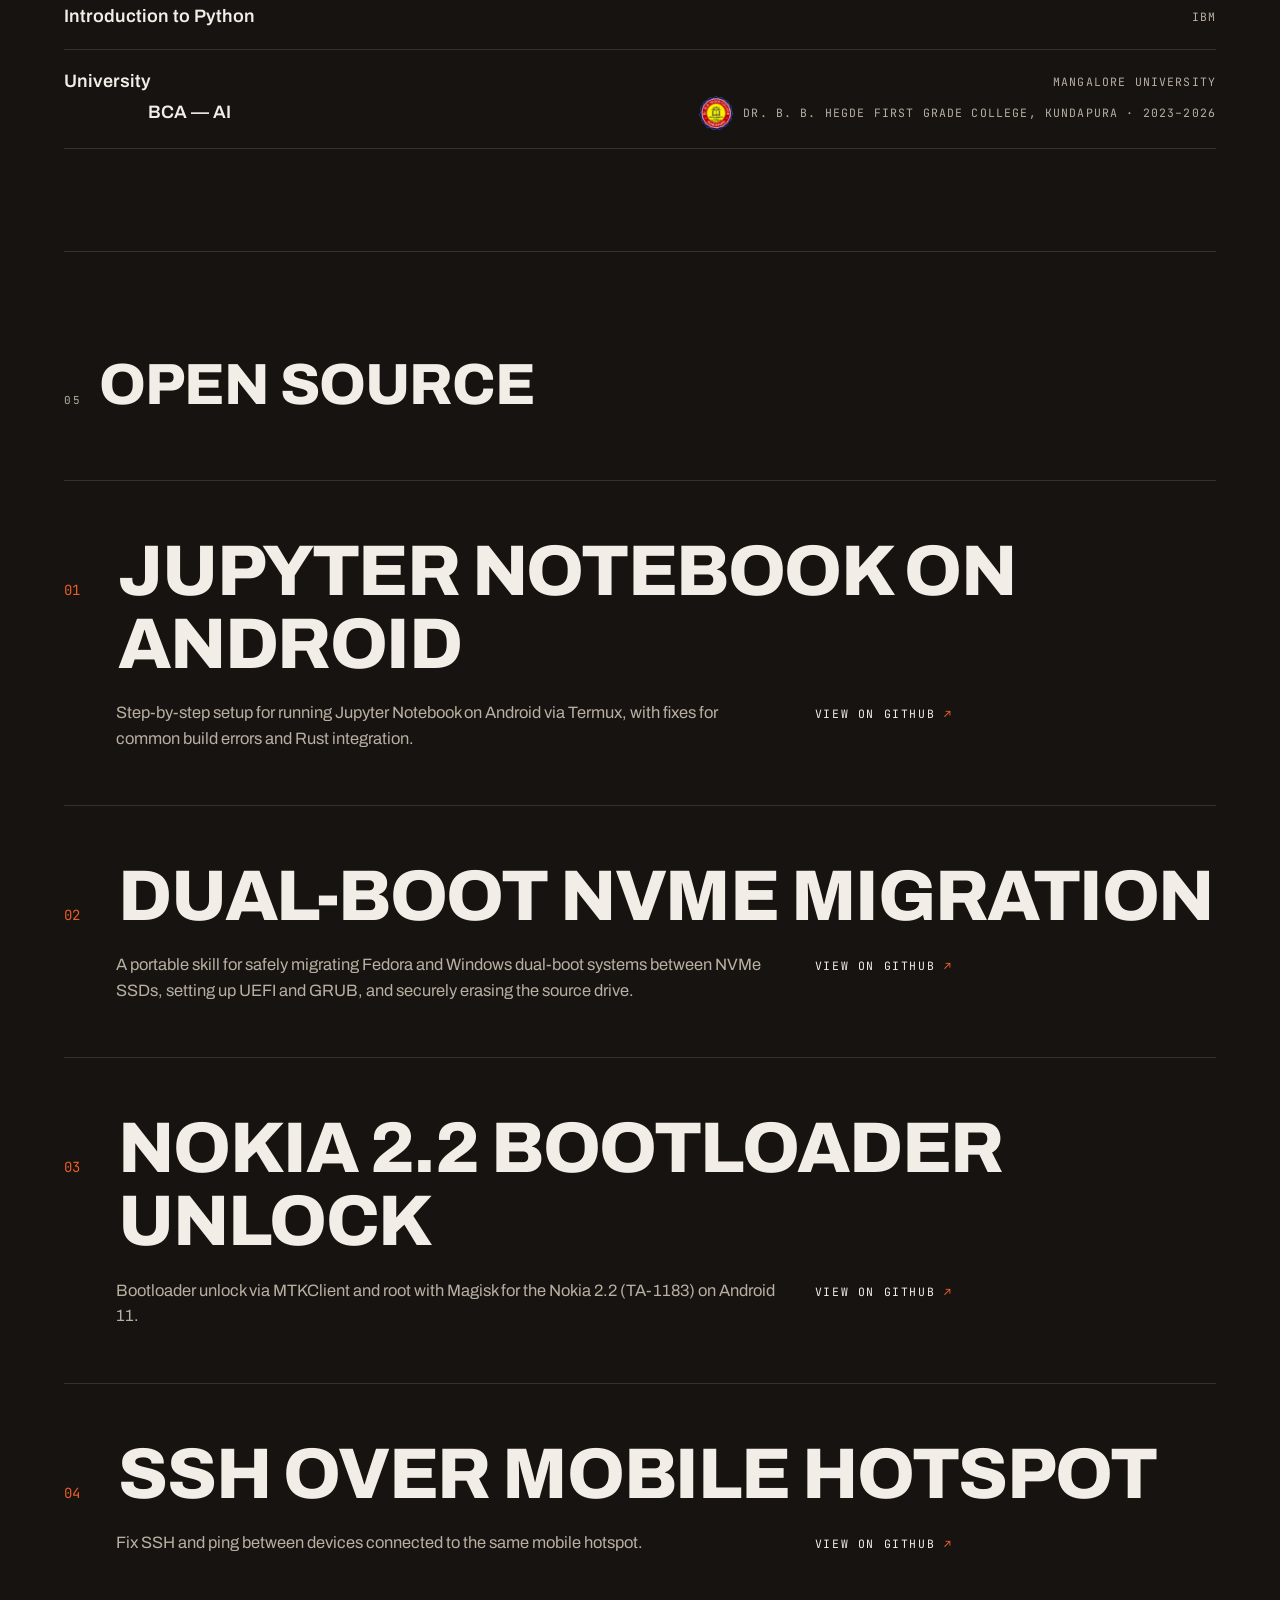
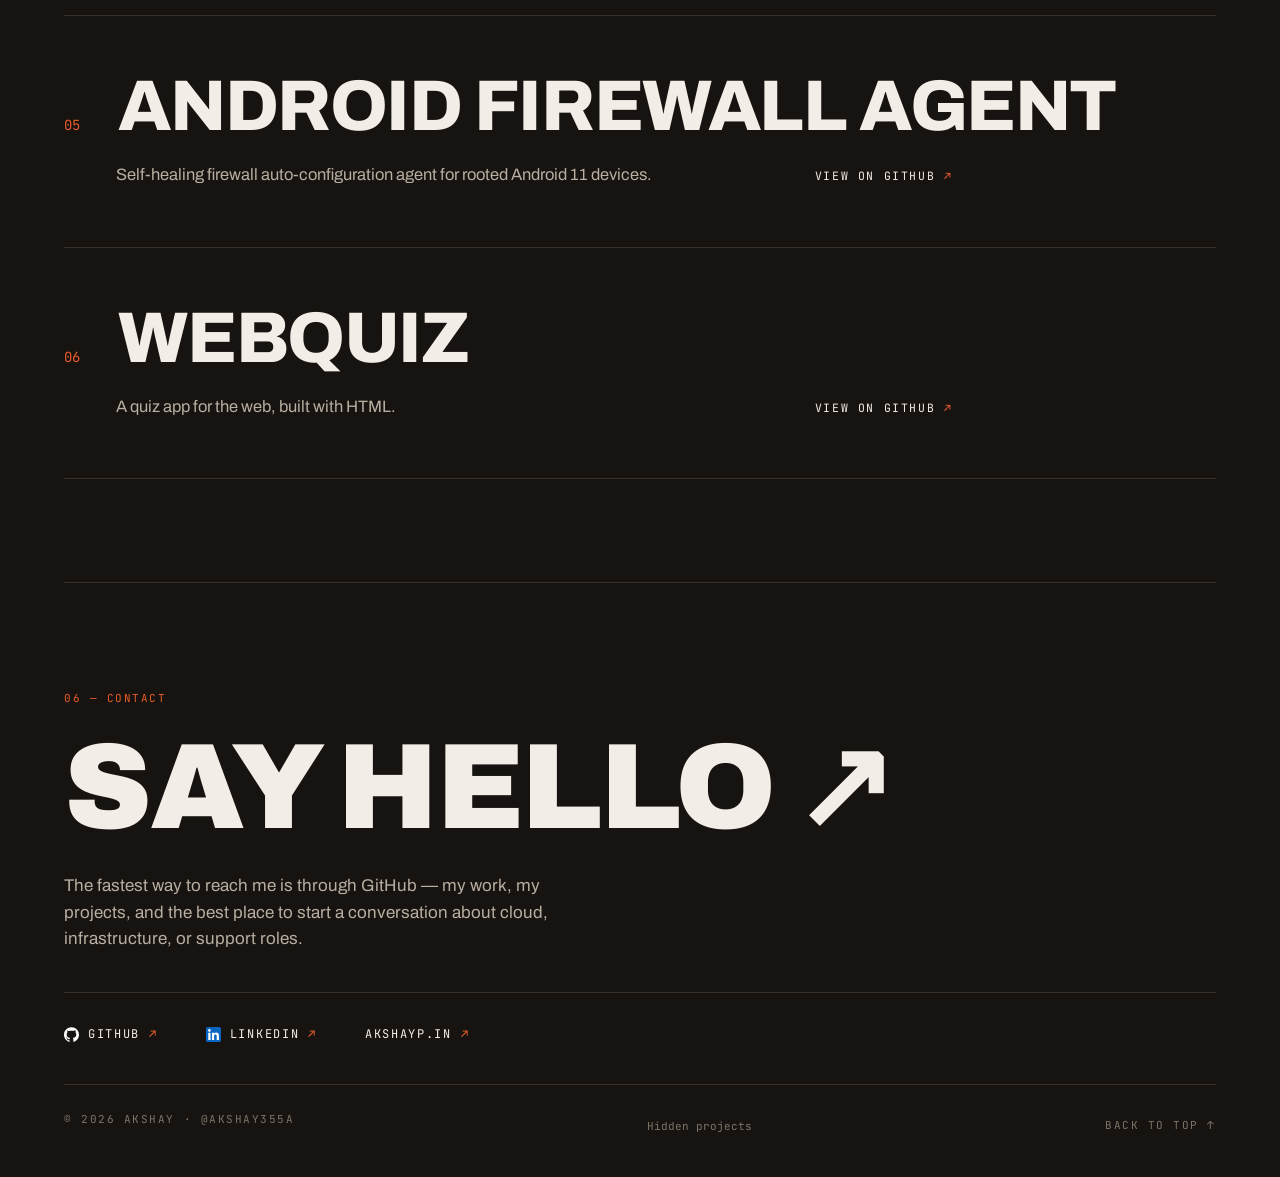
==== commit 0dbc917d: "Education: remove pointer arrow, keep two-line format" ====
--- a/index.html
+++ b/index.html
@@ -315,7 +315,6 @@
               <span class="c-name">University</span>
               <span class="c-by">Mangalore University</span>
             </div>
-            <svg class="edu-link" width="56" height="38" viewBox="0 0 56 38" aria-hidden="true"><defs><marker id="edu-arrowhead" viewBox="0 0 10 10" refX="8" refY="5" markerWidth="7" markerHeight="7" orient="auto-start-reverse"><path d="M0,0 L10,5 L0,10 z" fill="currentColor"/></marker></defs><circle cx="6" cy="5" r="3" fill="currentColor"/><line x1="6" y1="9" x2="48" y2="32" stroke="currentColor" stroke-width="2" stroke-linecap="round" marker-end="url(#edu-arrowhead)"/></svg>
             <div class="edu-line edu-child">
               <span class="c-name">BCA — AI</span>
               <span class="c-by"><img class="org-logo" src="[data-uri]" alt="Dr. B. B. Hegde First Grade College logo" />Dr. B. B. Hegde First Grade College, Kundapura · 2023–2026</span>
--- a/css/style.css
+++ b/css/style.css
@@ -295,7 +295,6 @@
   .cred-badge { width: 32px; height: 32px; flex: none; }
       .edu-tree { display: block; }
       .edu-line { display: flex; justify-content: space-between; align-items: center; gap: 18px; flex-wrap: wrap; }
-      .edu-link { display: block; color: var(--accent); margin: 2px 0 2px 40px; }
       .edu-child { padding-left: 84px; }
       .cred-row .c-by { display: flex; align-items: center; gap: 10px; font-family: var(--mono); font-size: 11.5px; letter-spacing: 0.1em; text-transform: uppercase; color: var(--ink-dim); text-align: right; }
 
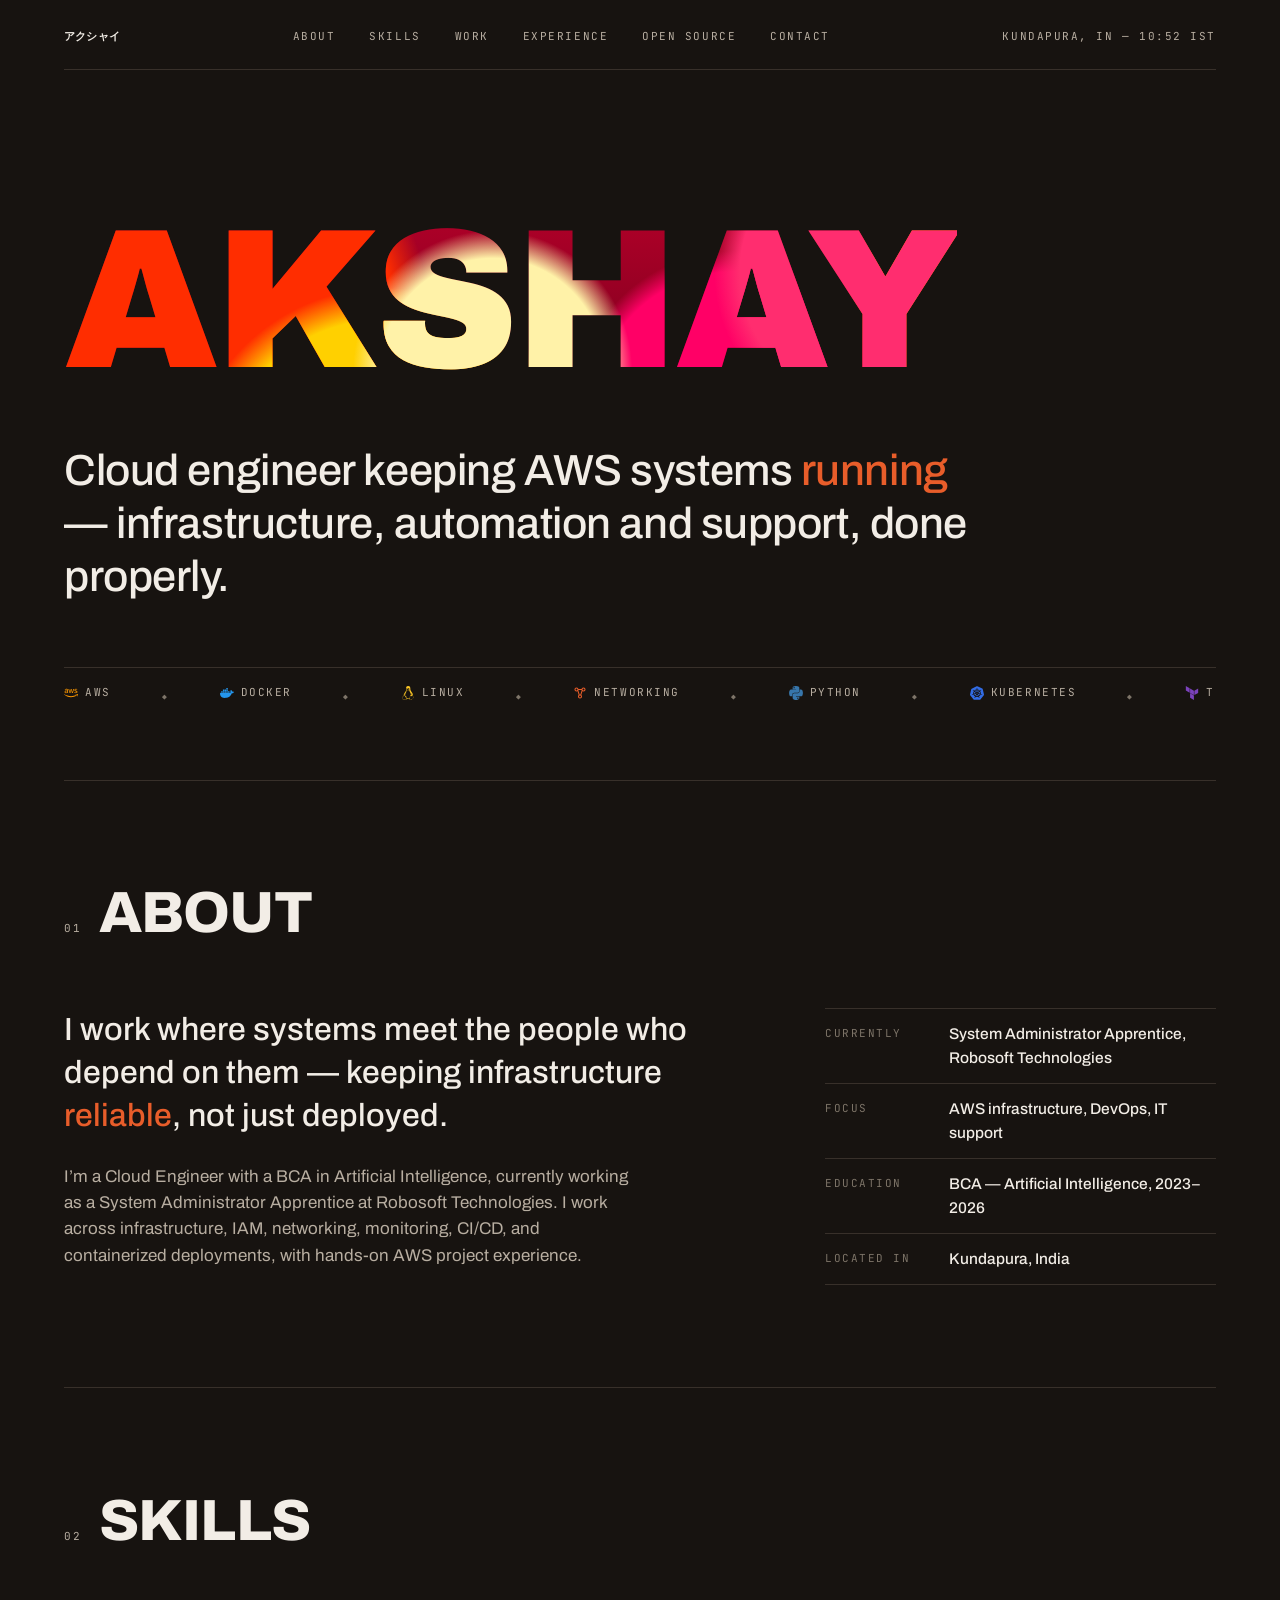
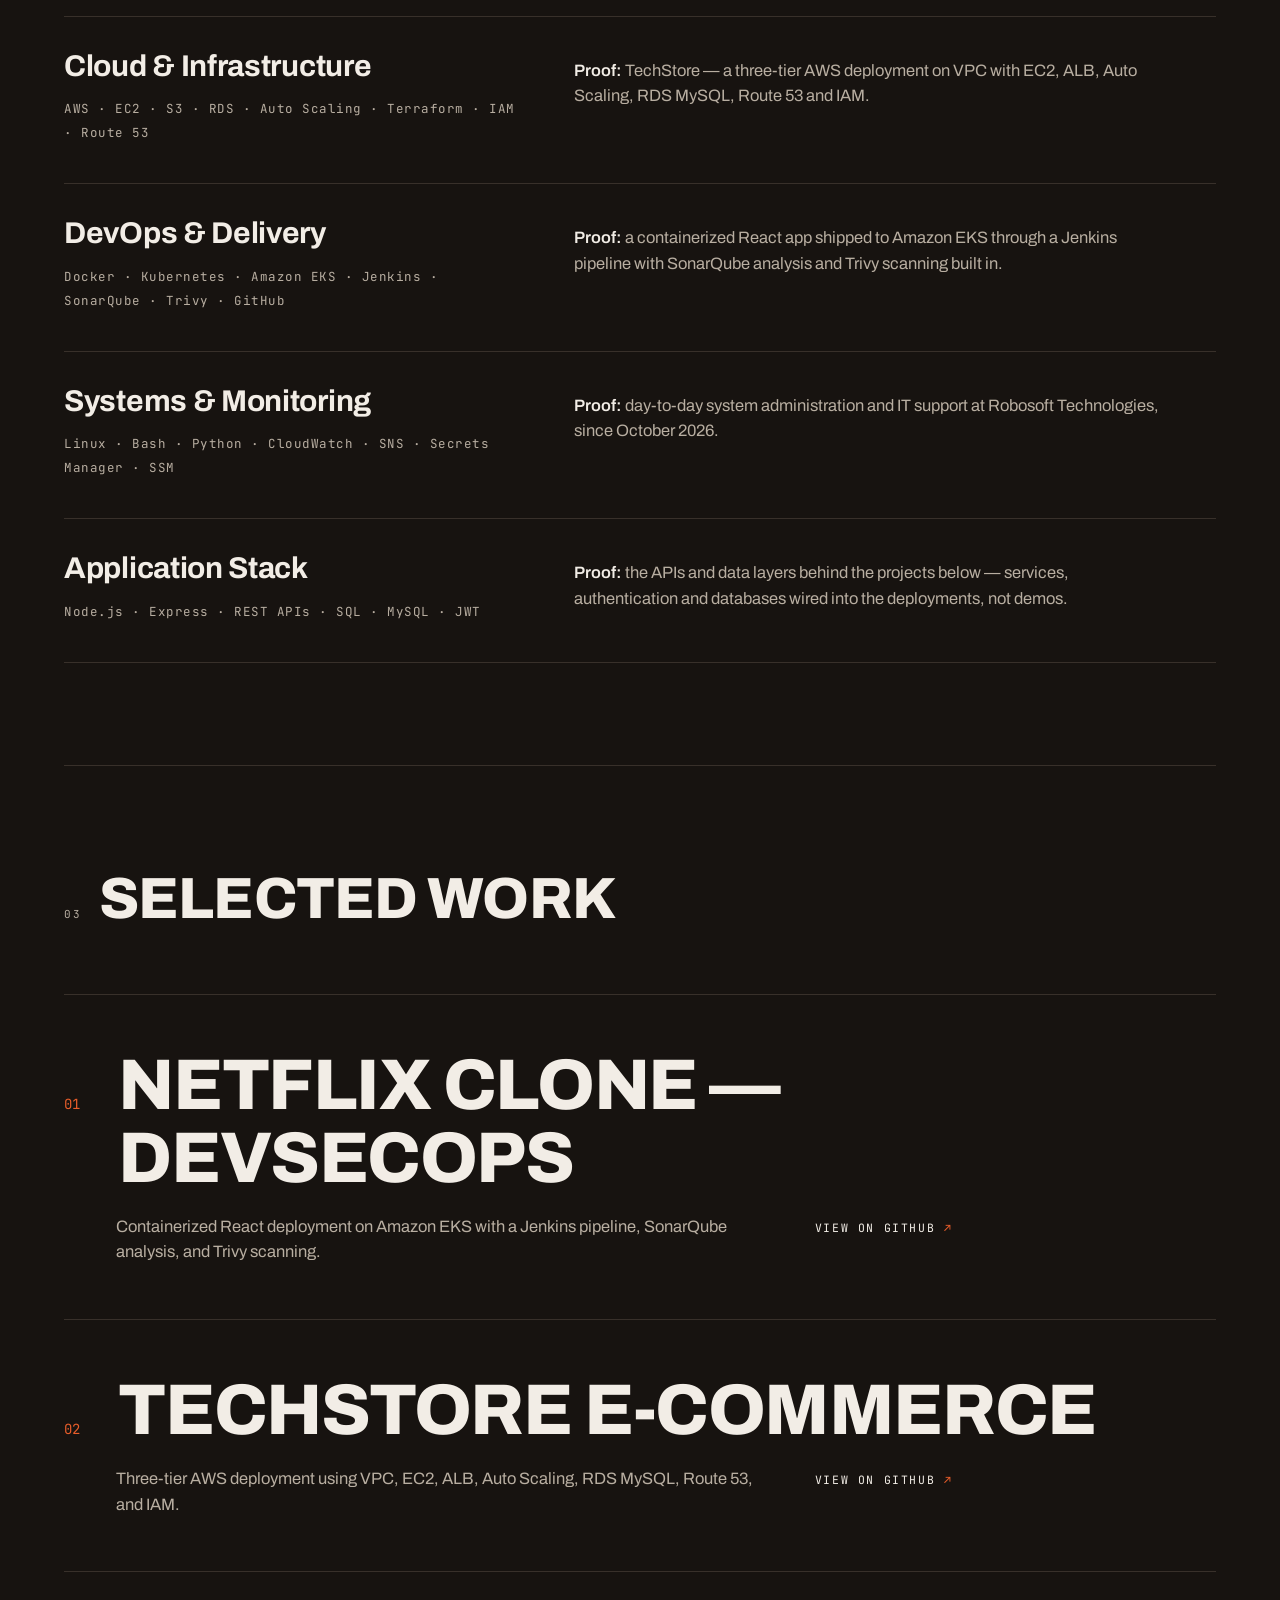
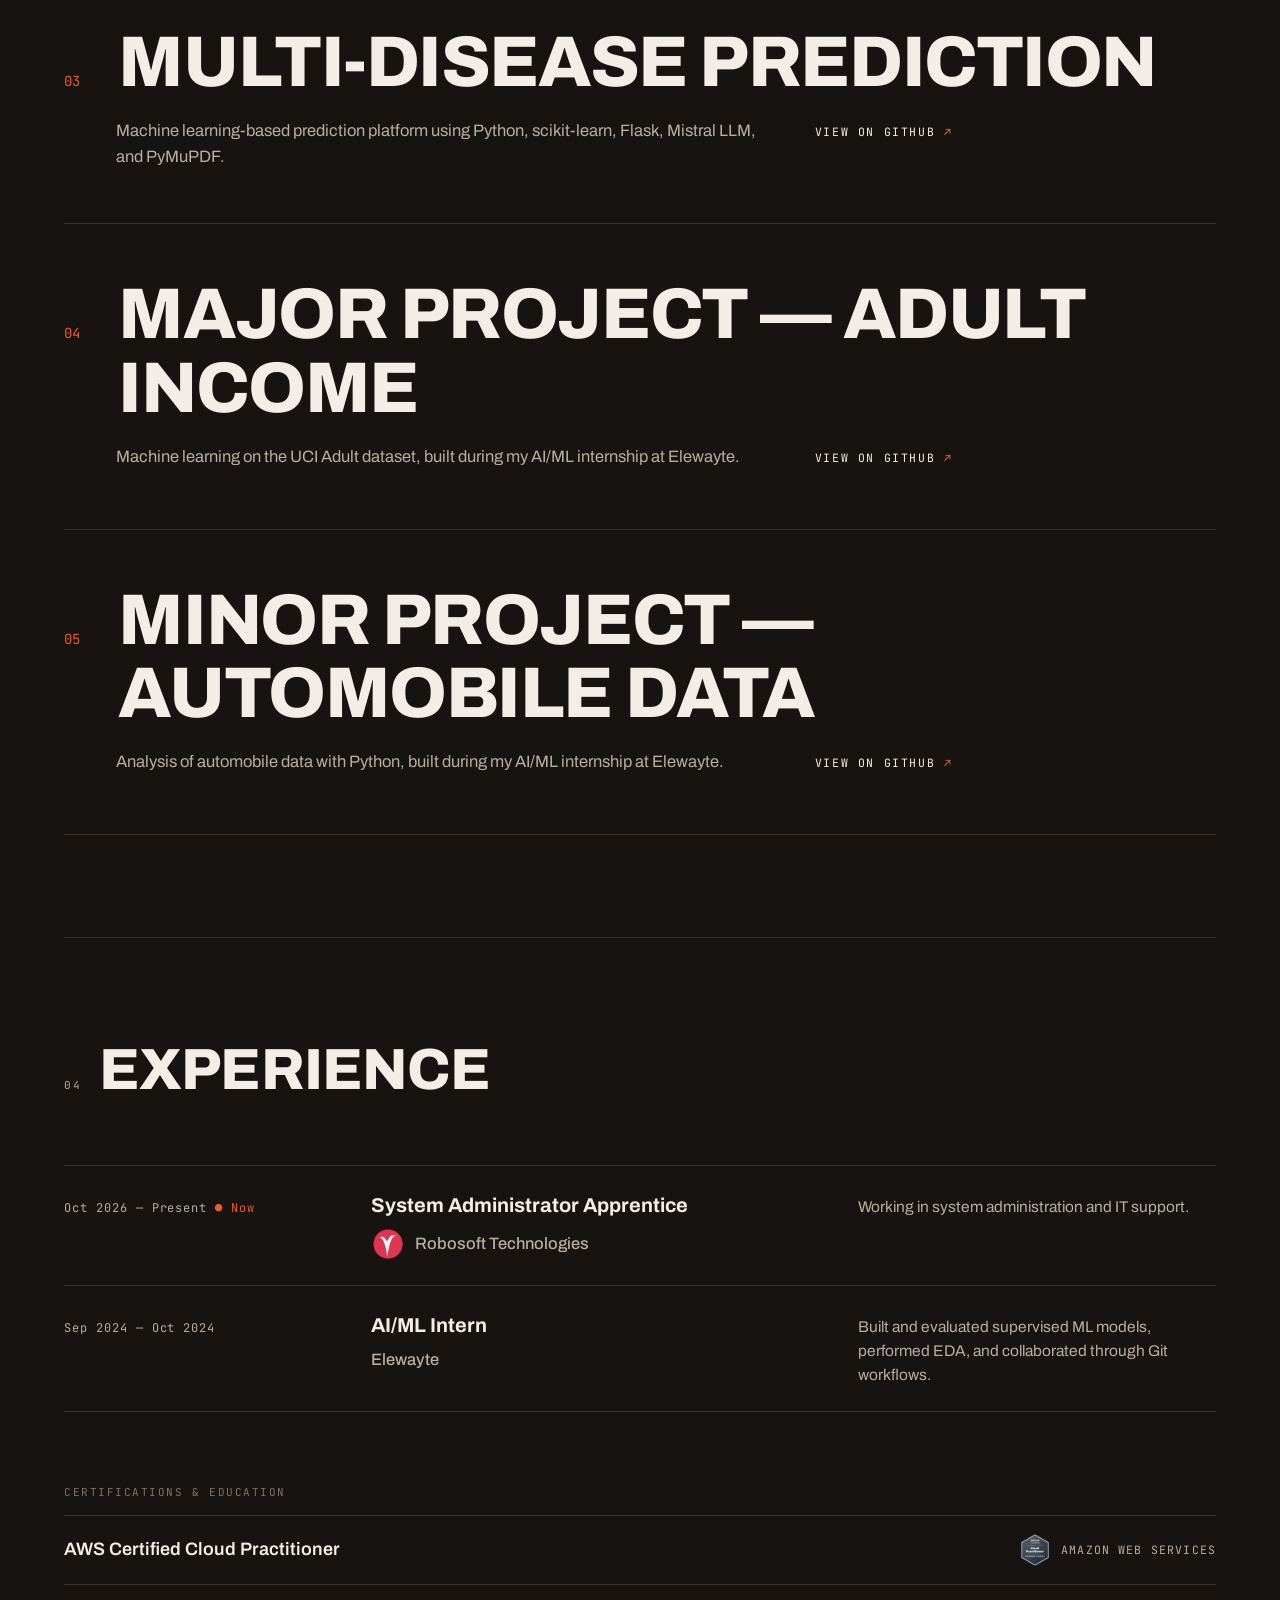
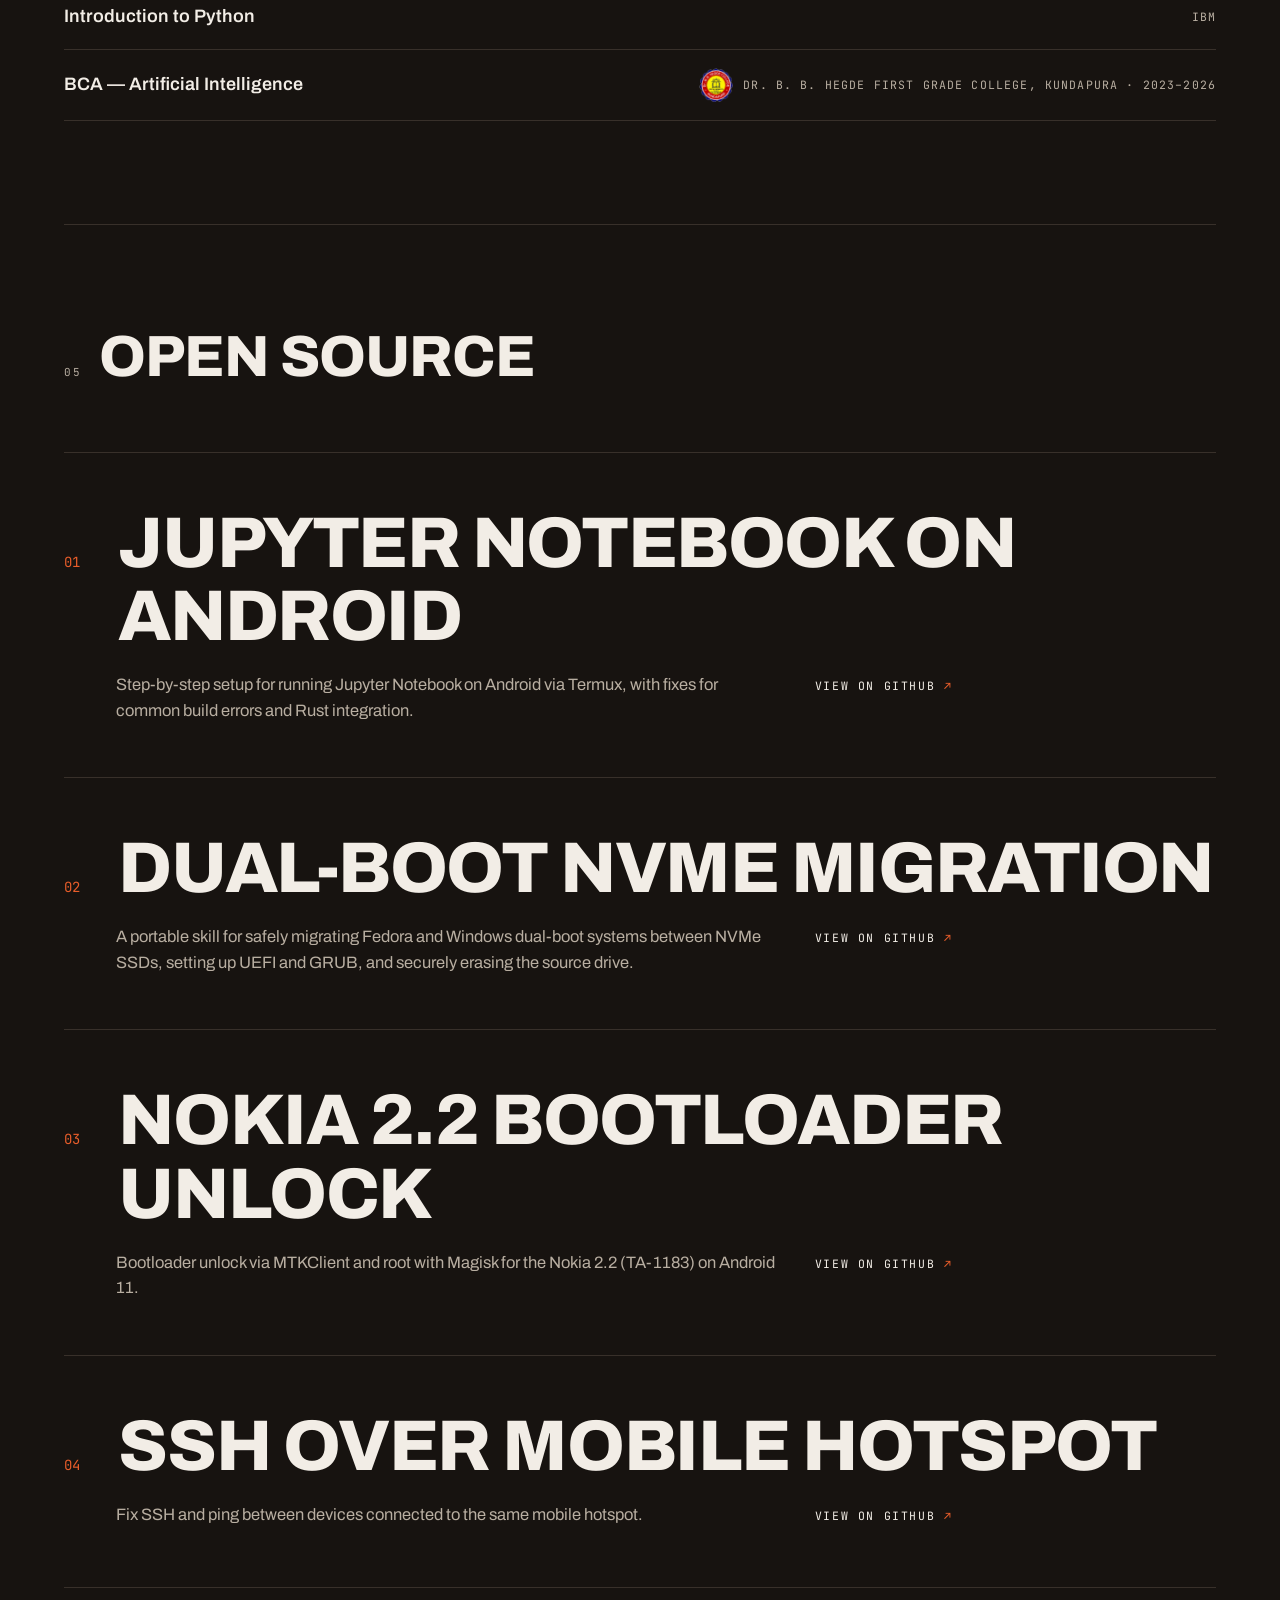
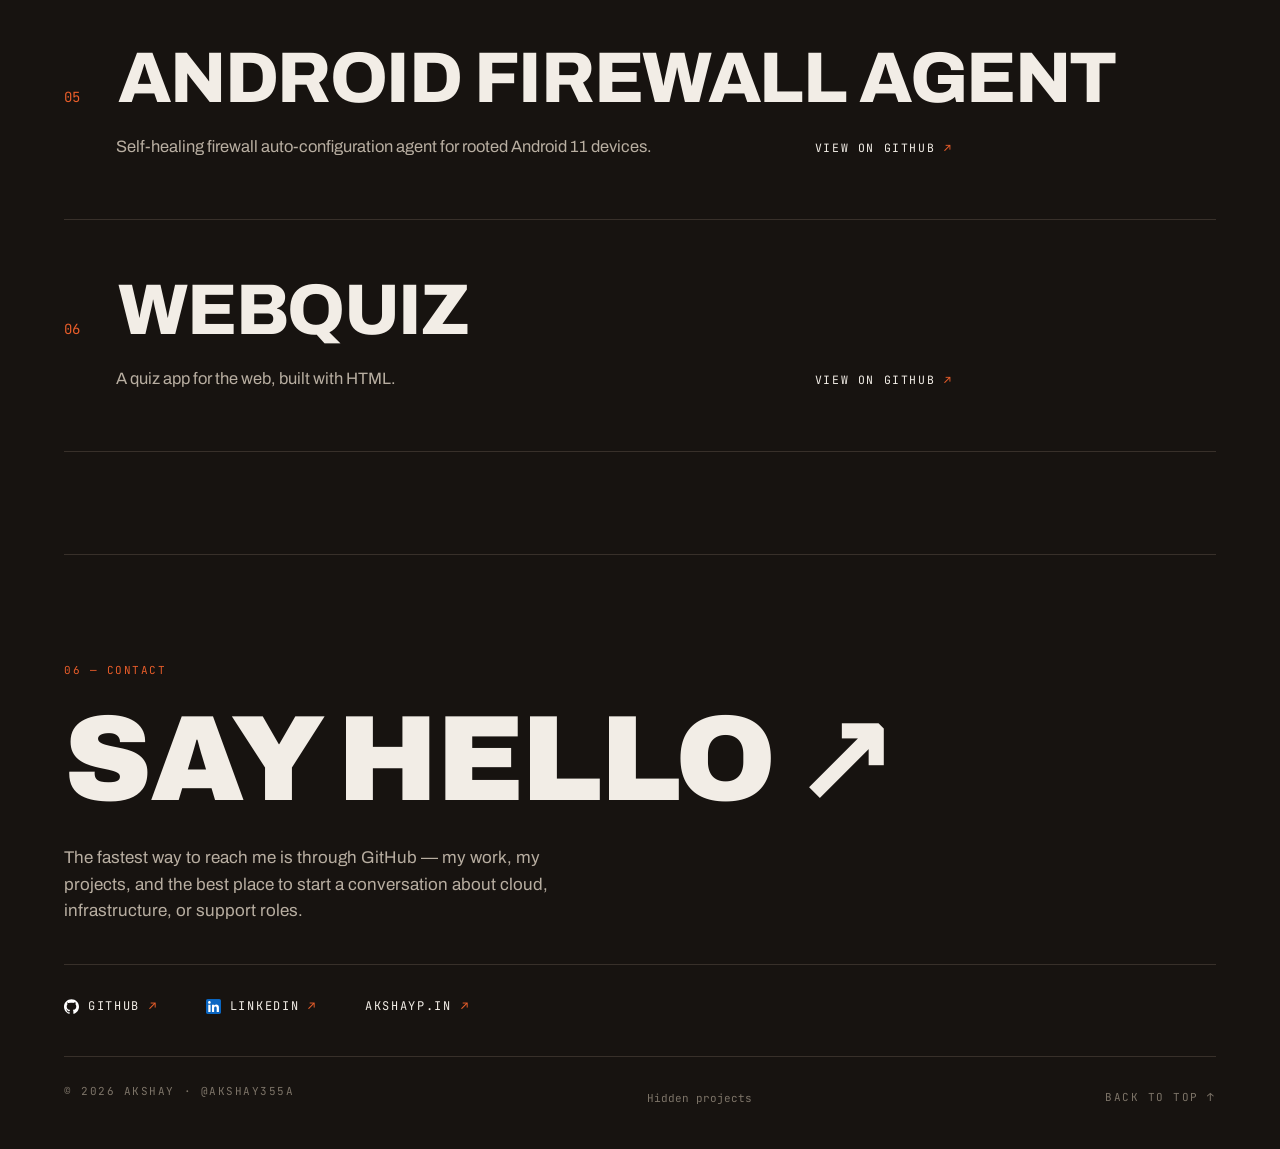
==== commit 6d32d1d1: "Education: back to original single BCA row" ====
--- a/index.html
+++ b/index.html
@@ -310,15 +310,9 @@
             <span class="c-name">Introduction to Python</span>
             <span class="c-by">IBM</span>
           </div>
-          <div class="cred-row edu-tree">
-            <div class="edu-line">
-              <span class="c-name">University</span>
-              <span class="c-by">Mangalore University</span>
-            </div>
-            <div class="edu-line edu-child">
-              <span class="c-name">BCA — AI</span>
-              <span class="c-by"><img class="org-logo" src="[data-uri]" alt="Dr. B. B. Hegde First Grade College logo" />Dr. B. B. Hegde First Grade College, Kundapura · 2023–2026</span>
-            </div>
+          <div class="cred-row">
+            <span class="c-name">BCA — Artificial Intelligence</span>
+            <span class="c-by"><img class="org-logo" src="[data-uri]" alt="Dr. B. B. Hegde First Grade College logo" />Dr. B. B. Hegde First Grade College, Kundapura · 2023–2026</span>
           </div>
         </div>
       </section>
--- a/css/style.css
+++ b/css/style.css
@@ -293,9 +293,6 @@
       }
       .cred-row .c-name { font-size: 18px; font-weight: 600; }
   .cred-badge { width: 32px; height: 32px; flex: none; }
-      .edu-tree { display: block; }
-      .edu-line { display: flex; justify-content: space-between; align-items: center; gap: 18px; flex-wrap: wrap; }
-      .edu-child { padding-left: 84px; }
       .cred-row .c-by { display: flex; align-items: center; gap: 10px; font-family: var(--mono); font-size: 11.5px; letter-spacing: 0.1em; text-transform: uppercase; color: var(--ink-dim); text-align: right; }
 
       /* ---------- contact / footer ---------- */
